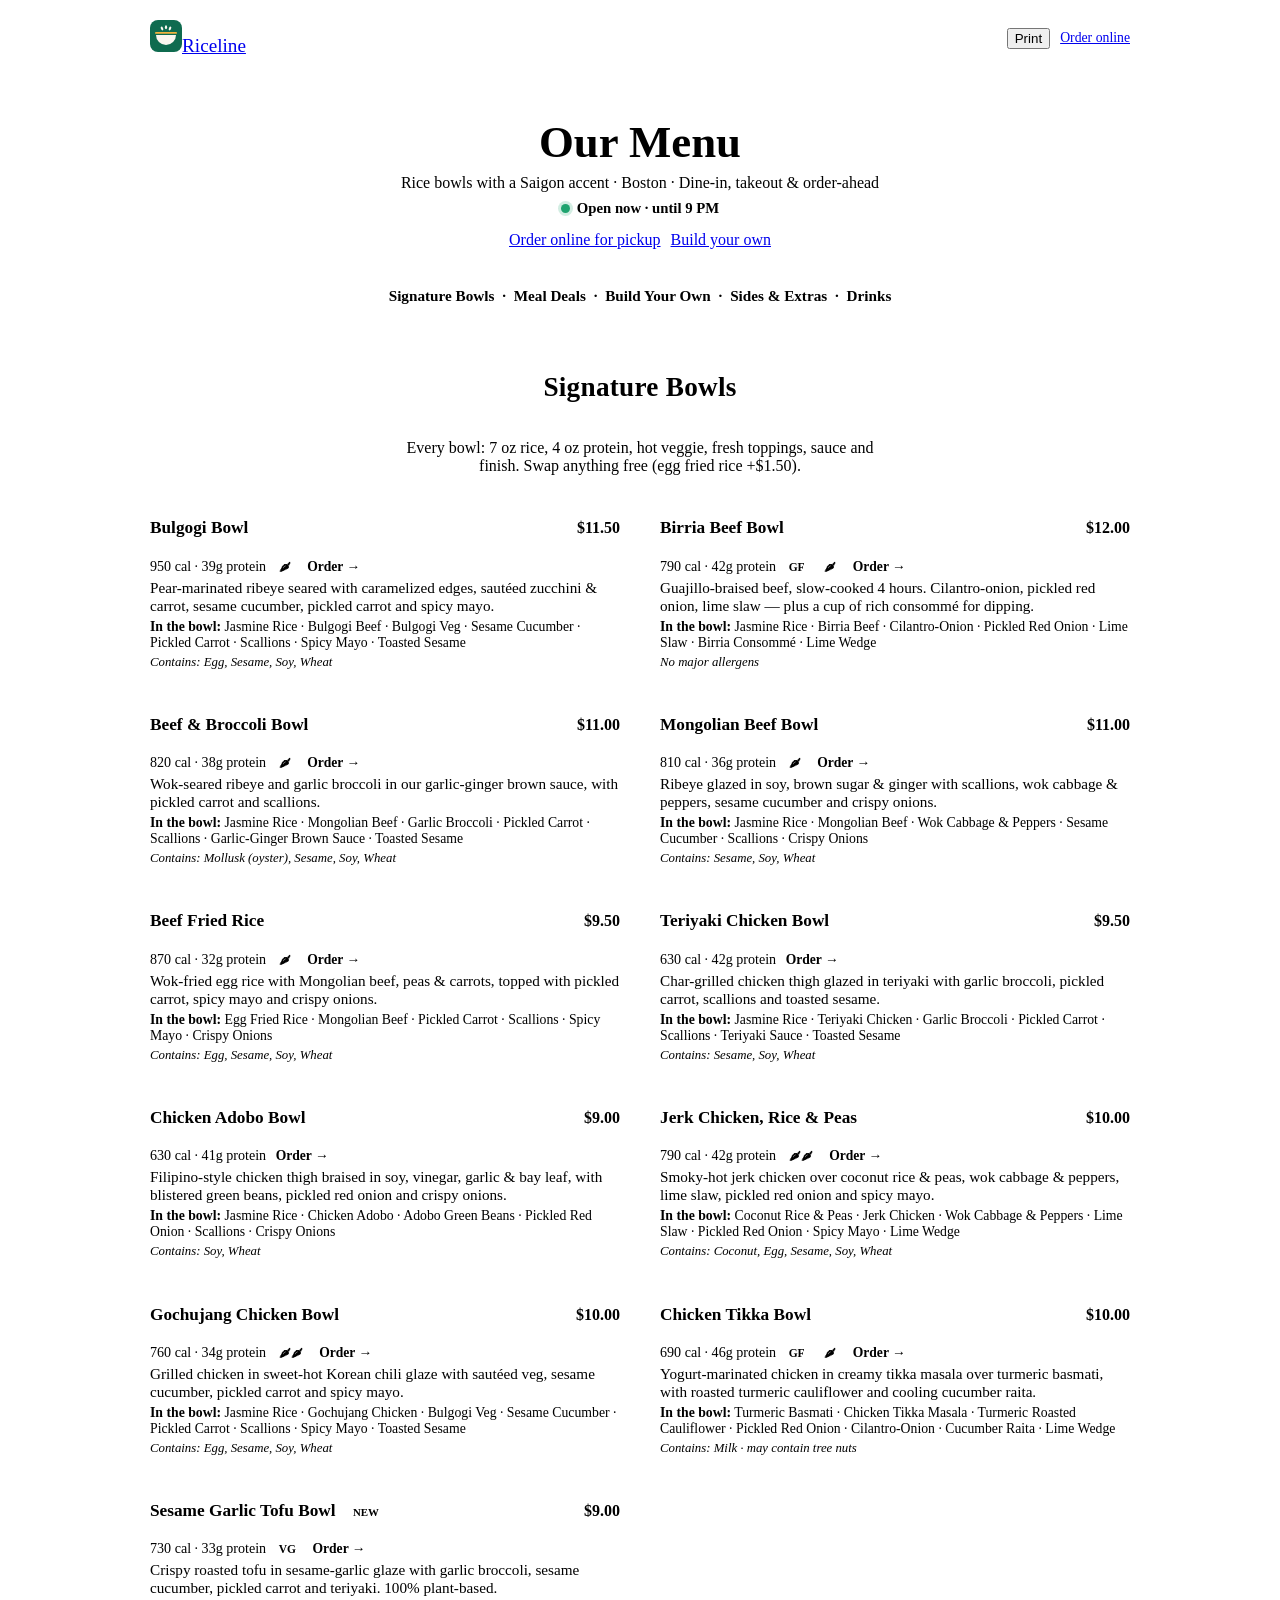
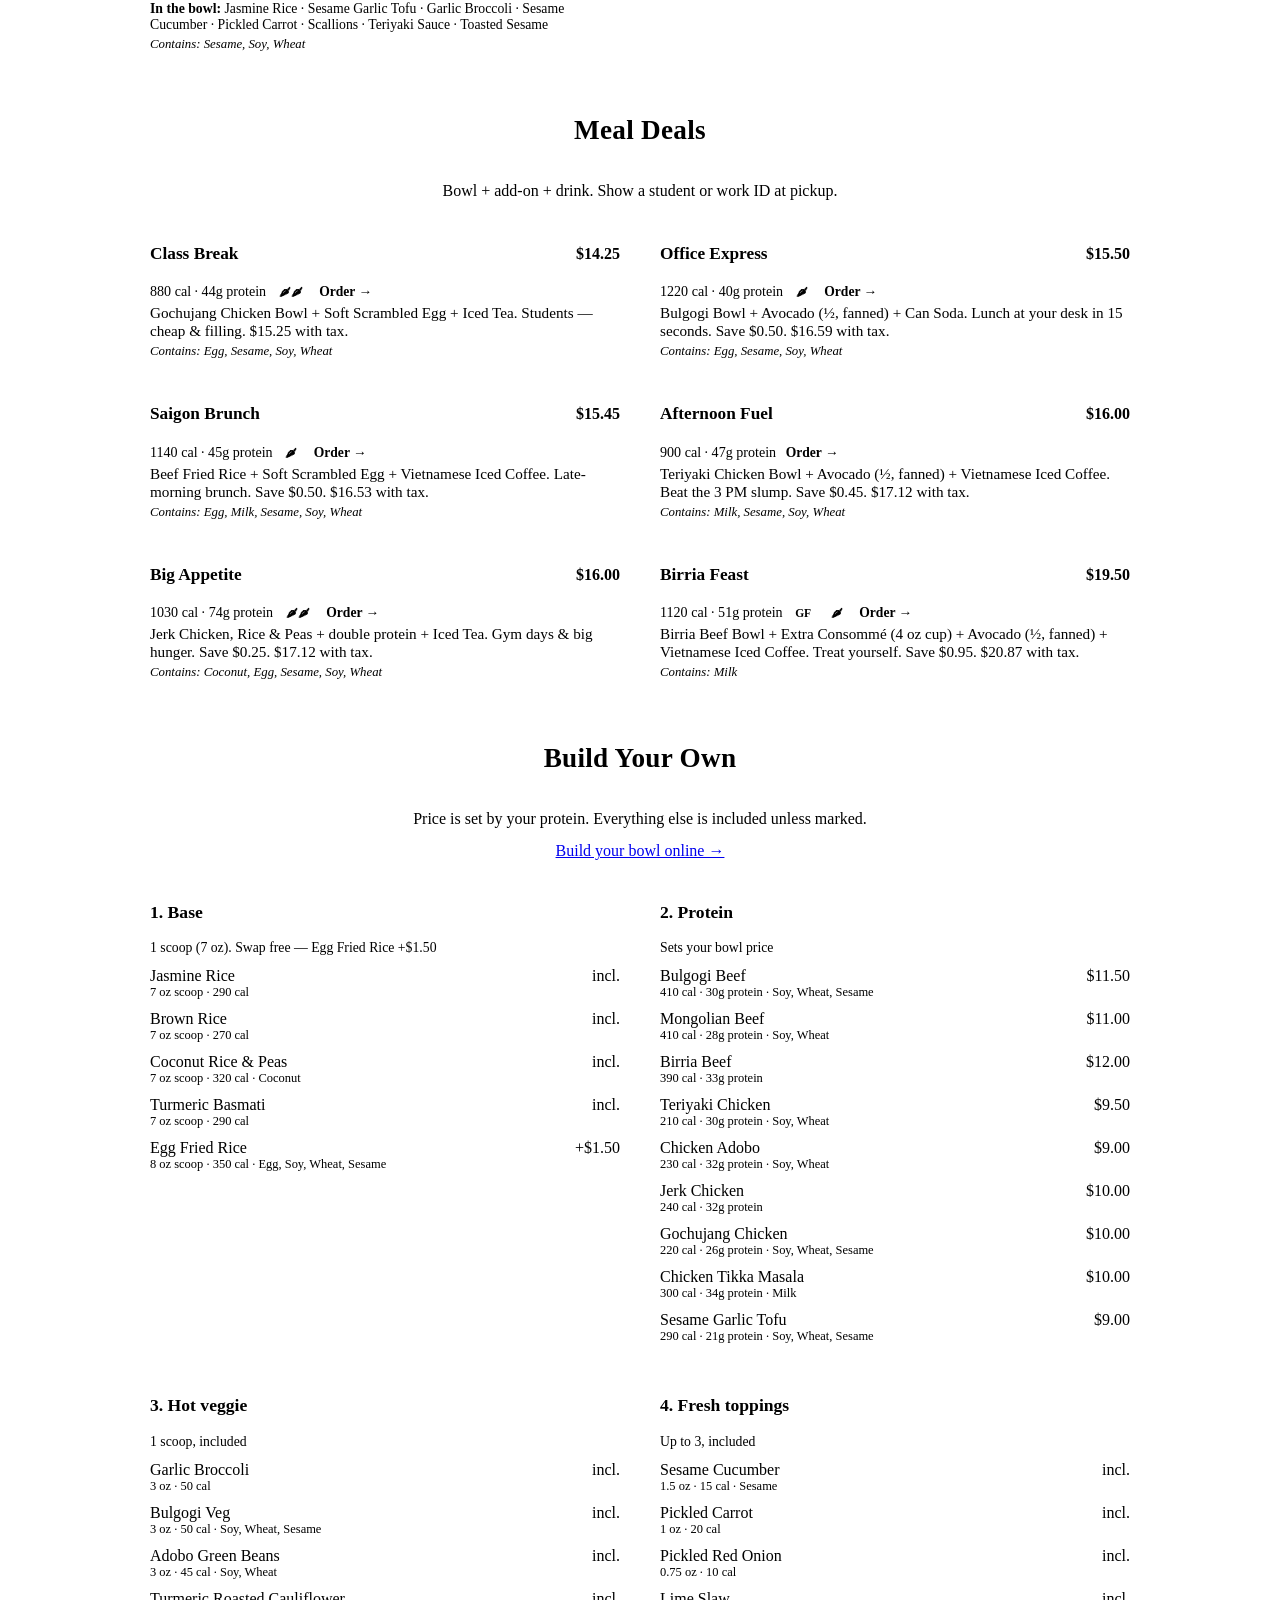
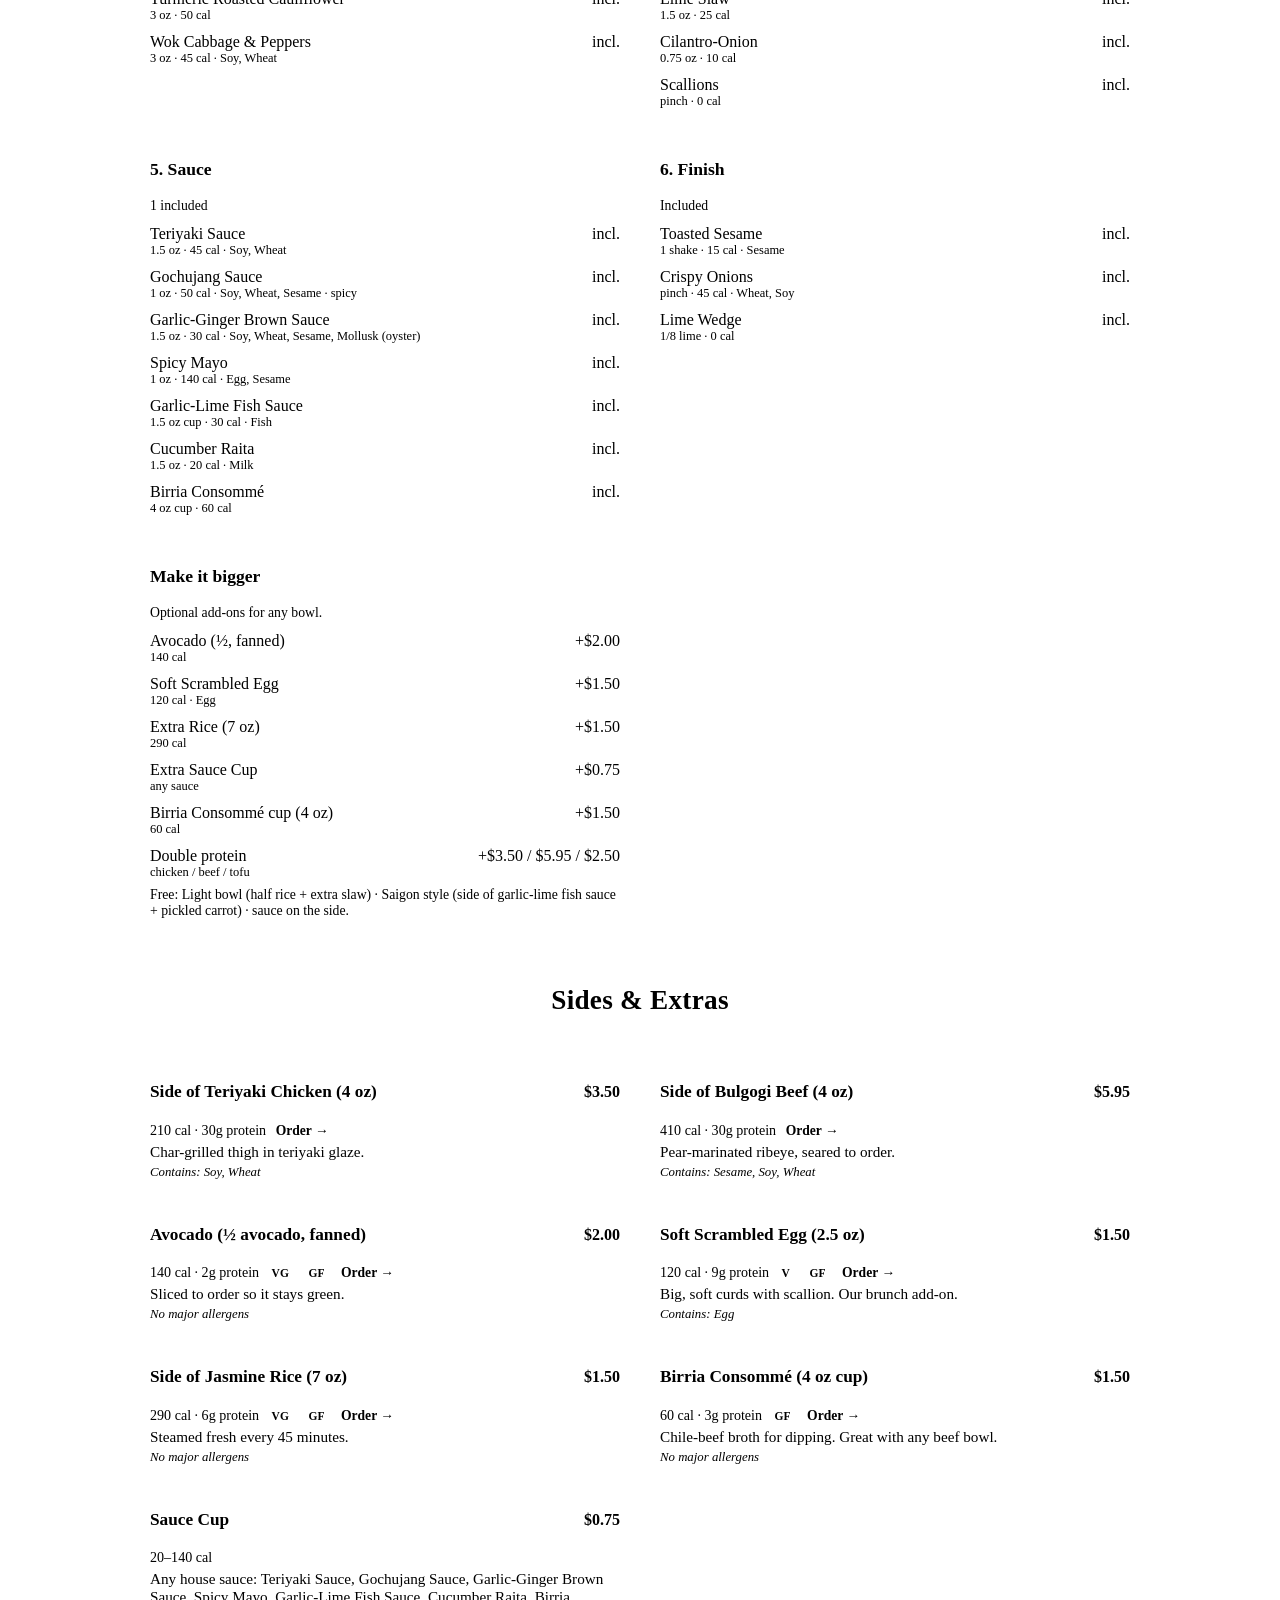
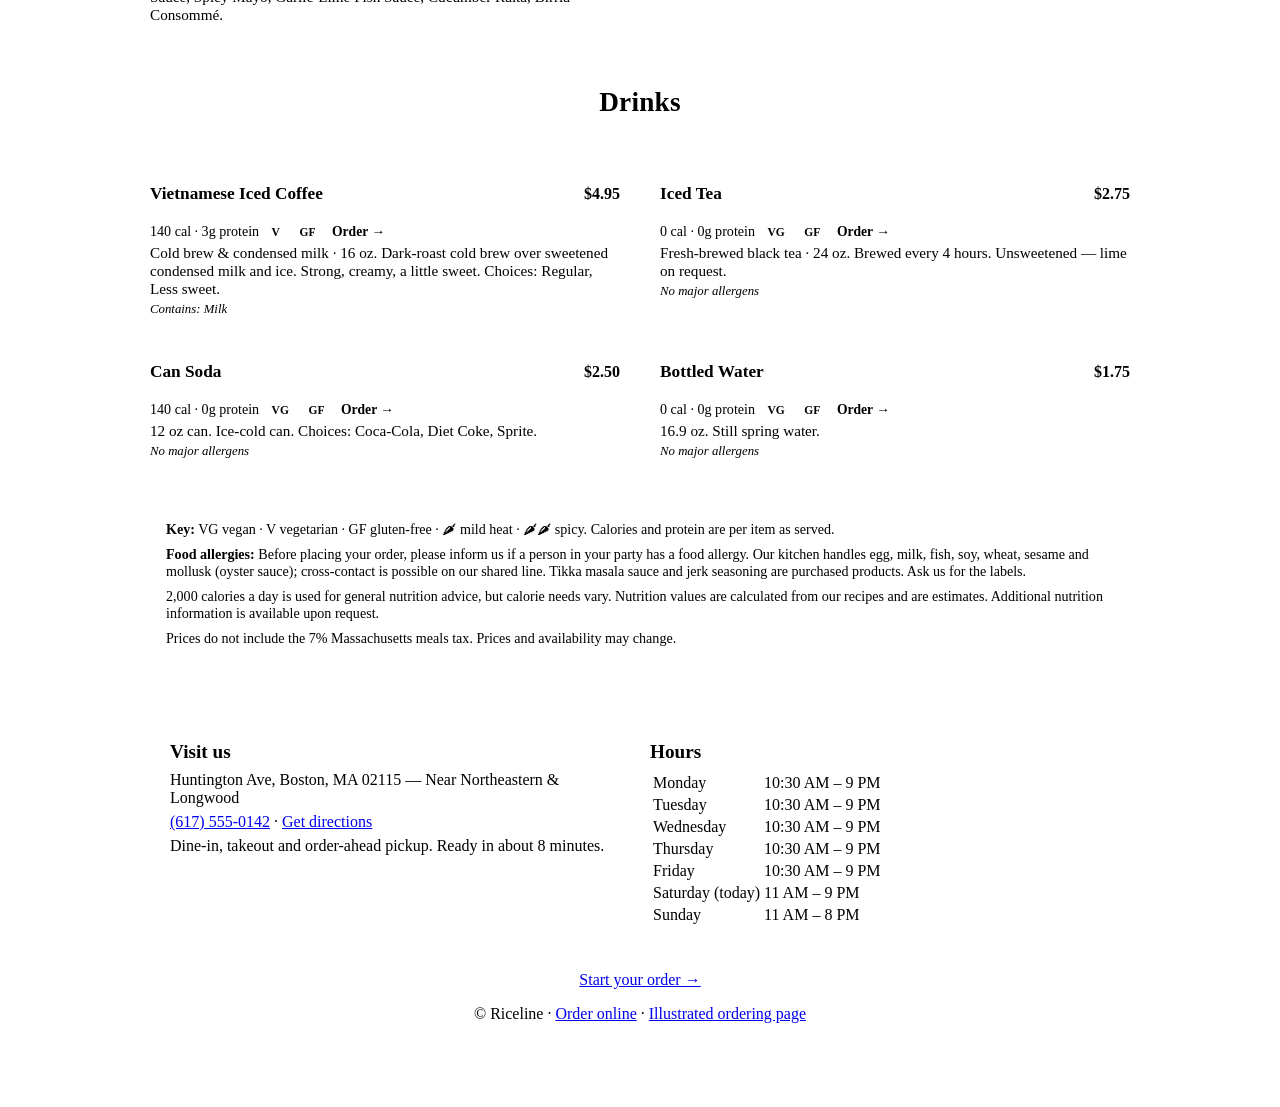
==== index.html @ cf40dab3 "Add files via upload" ====
<!doctype html><html lang="en"><head><meta charset="utf-8"><meta name="viewport" content="width=device-width, initial-scale=1">
<title>Riceline — Rice Bowls in Boston | Menu</title><meta name="description" content="Riceline menu: signature rice bowls, build-your-own, meal deals from $15 with tax, sides and Vietnamese iced coffee — prices, calories and allergens. Order online for pickup in Boston.">
<meta name="theme-color" content="#0f6b4f"><link rel="canonical" href="./">
<meta property="og:type" content="website"><meta property="og:title" content="Riceline — Rice bowls, ready in minutes"><meta property="og:description" content="Signature bowls, build-your-own, Meal Deals and Vietnamese iced coffee. Order ahead for pickup in Boston."><meta property="og:image" content="assets/img/og-image.jpg"><meta name="twitter:card" content="summary_large_image">
<link rel="icon" href="assets/icons/favicon.svg" type="image/svg+xml"><link rel="apple-touch-icon" href="assets/icons/apple-touch-icon.png"><link rel="manifest" href="manifest.webmanifest">
<script type="application/ld+json">{"@context": "https://schema.org", "@type": "Restaurant", "name": "Riceline", "servesCuisine": ["Vietnamese", "Asian", "Rice bowls"], "priceRange": "$", "address": {"@type": "PostalAddress", "streetAddress": "Huntington Ave", "addressLocality": "Boston", "addressRegion": "MA", "postalCode": "02115", "addressCountry": "US"}, "telephone": "+1-617-555-0142", "acceptsReservations": false, "openingHoursSpecification": [{"@type": "OpeningHoursSpecification", "dayOfWeek": ["Monday", "Tuesday", "Wednesday", "Thursday", "Friday"], "opens": "10:30", "closes": "21:00"}, {"@type": "OpeningHoursSpecification", "dayOfWeek": "Saturday", "opens": "11:00", "closes": "21:00"}, {"@type": "OpeningHoursSpecification", "dayOfWeek": "Sunday", "opens": "11:00", "closes": "20:00"}], "hasMenu": {"@type": "Menu", "name": "Riceline Menu", "hasMenuSection": [{"@type": "MenuSection", "name": "Signature Bowls", "hasMenuItem": [{"@type": "MenuItem", "name": "Bulgogi Bowl", "description": "Pear-marinated ribeye seared with caramelized edges, sautéed zucchini & carrot, sesame cucumber, pickled carrot and spicy mayo.", "offers": {"@type": "Offer", "price": "11.50", "priceCurrency": "USD"}, "nutrition": {"@type": "NutritionInformation", "calories": "950 calories"}}, {"@type": "MenuItem", "name": "Birria Beef Bowl", "description": "Guajillo-braised beef, slow-cooked 4 hours. Cilantro-onion, pickled red onion, lime slaw — plus a cup of rich consommé for dipping.", "offers": {"@type": "Offer", "price": "12.00", "priceCurrency": "USD"}, "nutrition": {"@type": "NutritionInformation", "calories": "790 calories"}}, {"@type": "MenuItem", "name": "Beef & Broccoli Bowl", "description": "Wok-seared ribeye and garlic broccoli in our garlic-ginger brown sauce, with pickled carrot and scallions.", "offers": {"@type": "Offer", "price": "11.00", "priceCurrency": "USD"}, "nutrition": {"@type": "NutritionInformation", "calories": "820 calories"}}, {"@type": "MenuItem", "name": "Mongolian Beef Bowl", "description": "Ribeye glazed in soy, brown sugar & ginger with scallions, wok cabbage & peppers, sesame cucumber and crispy onions.", "offers": {"@type": "Offer", "price": "11.00", "priceCurrency": "USD"}, "nutrition": {"@type": "NutritionInformation", "calories": "810 calories"}}, {"@type": "MenuItem", "name": "Beef Fried Rice", "description": "Wok-fried egg rice with Mongolian beef, peas & carrots, topped with pickled carrot, spicy mayo and crispy onions.", "offers": {"@type": "Offer", "price": "9.50", "priceCurrency": "USD"}, "nutrition": {"@type": "NutritionInformation", "calories": "870 calories"}}, {"@type": "MenuItem", "name": "Teriyaki Chicken Bowl", "description": "Char-grilled chicken thigh glazed in teriyaki with garlic broccoli, pickled carrot, scallions and toasted sesame.", "offers": {"@type": "Offer", "price": "9.50", "priceCurrency": "USD"}, "nutrition": {"@type": "NutritionInformation", "calories": "630 calories"}}, {"@type": "MenuItem", "name": "Chicken Adobo Bowl", "description": "Filipino-style chicken thigh braised in soy, vinegar, garlic & bay leaf, with blistered green beans, pickled red onion and crispy onions.", "offers": {"@type": "Offer", "price": "9.00", "priceCurrency": "USD"}, "nutrition": {"@type": "NutritionInformation", "calories": "630 calories"}}, {"@type": "MenuItem", "name": "Jerk Chicken, Rice & Peas", "description": "Smoky-hot jerk chicken over coconut rice & peas, wok cabbage & peppers, lime slaw, pickled red onion and spicy mayo.", "offers": {"@type": "Offer", "price": "10.00", "priceCurrency": "USD"}, "nutrition": {"@type": "NutritionInformation", "calories": "790 calories"}}, {"@type": "MenuItem", "name": "Gochujang Chicken Bowl", "description": "Grilled chicken in sweet-hot Korean chili glaze with sautéed veg, sesame cucumber, pickled carrot and spicy mayo.", "offers": {"@type": "Offer", "price": "10.00", "priceCurrency": "USD"}, "nutrition": {"@type": "NutritionInformation", "calories": "760 calories"}}, {"@type": "MenuItem", "name": "Chicken Tikka Bowl", "description": "Yogurt-marinated chicken in creamy tikka masala over turmeric basmati, with roasted turmeric cauliflower and cooling cucumber raita.", "offers": {"@type": "Offer", "price": "10.00", "priceCurrency": "USD"}, "nutrition": {"@type": "NutritionInformation", "calories": "690 calories"}}, {"@type": "MenuItem", "name": "Sesame Garlic Tofu Bowl", "description": "Crispy roasted tofu in sesame-garlic glaze with garlic broccoli, sesame cucumber, pickled carrot and teriyaki. 100% plant-based.", "offers": {"@type": "Offer", "price": "9.00", "priceCurrency": "USD"}, "nutrition": {"@type": "NutritionInformation", "calories": "730 calories"}}]}, {"@type": "MenuSection", "name": "Meal Deals", "hasMenuItem": [{"@type": "MenuItem", "name": "Class Break", "offers": {"@type": "Offer", "price": "14.25", "priceCurrency": "USD"}}, {"@type": "MenuItem", "name": "Office Express", "offers": {"@type": "Offer", "price": "15.50", "priceCurrency": "USD"}}, {"@type": "MenuItem", "name": "Saigon Brunch", "offers": {"@type": "Offer", "price": "15.45", "priceCurrency": "USD"}}, {"@type": "MenuItem", "name": "Afternoon Fuel", "offers": {"@type": "Offer", "price": "16.00", "priceCurrency": "USD"}}, {"@type": "MenuItem", "name": "Big Appetite", "offers": {"@type": "Offer", "price": "16.00", "priceCurrency": "USD"}}, {"@type": "MenuItem", "name": "Birria Feast", "offers": {"@type": "Offer", "price": "19.50", "priceCurrency": "USD"}}]}, {"@type": "MenuSection", "name": "Drinks", "hasMenuItem": [{"@type": "MenuItem", "name": "Vietnamese Iced Coffee", "offers": {"@type": "Offer", "price": "4.95", "priceCurrency": "USD"}}, {"@type": "MenuItem", "name": "Iced Tea", "offers": {"@type": "Offer", "price": "2.75", "priceCurrency": "USD"}}, {"@type": "MenuItem", "name": "Can Soda", "offers": {"@type": "Offer", "price": "2.50", "priceCurrency": "USD"}}, {"@type": "MenuItem", "name": "Bottled Water", "offers": {"@type": "Offer", "price": "1.75", "priceCurrency": "USD"}}]}]}}</script>
<link rel="preconnect" href="https://fonts.googleapis.com"><link rel="preconnect" href="https://fonts.gstatic.com" crossorigin>
<link href="https://fonts.googleapis.com/css2?family=Be+Vietnam+Pro:wght@400;500;600;700;800&display=swap" rel="stylesheet">
<link rel="stylesheet" href="assets/css/styles.css">
<style>
html { scroll-padding-top: 0; }
.tm { max-width: 980px; margin: 0 auto; padding: 24px 16px 60px; }
.tm-head { text-align: center; padding: 18px 0 10px; border-bottom: 3px double var(--line); margin-bottom: 8px; }
.tm-head .brand { justify-content: center; font-size: 1.8rem; }
.tm-head .brand svg { width: 44px; height: 44px; }
.tm-head p { color: var(--muted); margin: 6px 0 0; }
.tm-nav { position: sticky; top: 0; z-index: 5; background: var(--bg); text-align: center; padding: 10px 0; border-bottom: 1px solid var(--line); font-weight: 700; font-size: .95rem; }
.tm-nav a { text-decoration: none; color: var(--ink); padding: 6px 4px; display: inline-block; }
.tm-nav a:hover { color: var(--jade-text); }
.tm-actions { display: flex; gap: 10px; justify-content: center; flex-wrap: wrap; margin: 14px 0 4px; }
.msec { padding-top: 28px; scroll-margin-top: 54px; }
.msec h2 { font-size: 1.7rem; font-weight: 800; text-align: center; letter-spacing: .01em; }
.msec h2::after { content: ""; display: block; width: 56px; height: 4px; border-radius: 2px; background: var(--turmeric); margin: 10px auto 0; }
.msec .sub { text-align: center; color: var(--muted); margin: 10px auto 6px; max-width: 60ch; }
.items { list-style: none; margin: 14px 0 0; padding: 0; display: grid; gap: 4px 40px; }
@media (min-width: 820px) { .items { grid-template-columns: 1fr 1fr; } }
.it { padding: 12px 0; border-bottom: 1px dashed var(--line); break-inside: avoid; }
.row { display: flex; align-items: baseline; gap: 8px; }
.row h3 { font-size: 1.08rem; font-weight: 700; }
.dots { flex: 1; border-bottom: 2px dotted color-mix(in srgb, var(--muted) 45%, transparent); transform: translateY(-4px); min-width: 16px; }
.pr { font-weight: 800; }
.meta { margin: 2px 0 0; color: var(--muted); font-size: .88rem; }
.ds { margin: 4px 0 0; font-size: .95rem; }
.in { margin: 4px 0 0; font-size: .86rem; color: var(--muted); }
.al { margin: 4px 0 0; font-size: .8rem; color: var(--muted); font-style: italic; }
.tg abbr { text-decoration: none; font-size: .72rem; font-weight: 800; border: 1px solid var(--line); border-radius: 999px; padding: 1px 7px; margin-left: 2px; color: var(--jade-text); font-style: normal; }
.tg abbr.hot { color: var(--chili); }
.new { font-size: .68rem; font-weight: 800; text-transform: uppercase; background: var(--jade-soft); color: var(--jade-text); padding: 2px 7px; border-radius: 6px; vertical-align: middle; margin-left: 6px; }
.byo { display: grid; gap: 8px 40px; margin-top: 14px; }
@media (min-width: 820px) { .byo { grid-template-columns: 1fr 1fr; } }
.step { break-inside: avoid; padding: 10px 0; }
.step h3 { font-size: 1.1rem; font-weight: 800; }
.step .hint { color: var(--muted); font-size: .86rem; margin: 2px 0 6px; }
.olist { list-style: none; margin: 0; padding: 0; }
.olist li { display: grid; grid-template-columns: auto 1fr auto; gap: 0 8px; align-items: baseline; padding: 5px 0; }
.olist li small { grid-column: 1 / -1; color: var(--muted); font-size: .78rem; }
.legend { margin: 34px 0 0; padding: 16px; border-radius: 14px; background: var(--surface); border: 1px solid var(--line); font-size: .88rem; color: var(--muted); }
.legend p { margin: 0 0 8px; }
@media print {
  .tm-nav, .tm-actions, .noprint { display: none !important; }
  body { background: #fff; font-size: 11pt; } .msec { padding-top: 14px; } .it { padding: 6px 0; }
  .items, .byo { grid-template-columns: 1fr 1fr; } a { color: inherit; text-decoration: none; }
}
.tm-top { position: sticky; top: 0; z-index: 10; background: color-mix(in srgb, var(--bg) 94%, transparent); backdrop-filter: blur(8px); border-bottom: 1px solid var(--line); }
.tm-top .in { max-width: 980px; margin: 0 auto; padding: 0 16px; height: 60px; display: flex; align-items: center; gap: 10px; }
.tm-top .brand { font-size: 1.2rem; } .tm-top .brand svg { width: 32px; height: 32px; }
.tm-top .sp { flex: 1; }
.tm-nav { top: 60px !important; }
.msec { scroll-margin-top: 112px !important; }
.tm-head h1 { font-size: clamp(1.9rem, 6vw, 2.8rem); font-weight: 800; margin: 6px 0 4px; }
.tm-head .open { display: inline-flex; align-items: center; gap: 7px; font-weight: 700; font-size: .92rem; margin-top: 8px; }
.tm-head .open i { width: 9px; height: 9px; border-radius: 50%; background: #9a948b; }
.tm-head .open.on i { background: #1fa36f; box-shadow: 0 0 0 3px rgba(31,163,111,.2); } .tm-head .open.off i { background: var(--chili); }
.row h3 a { color: inherit; text-decoration: none; } .row h3 a:hover { color: var(--jade-text); text-decoration: underline; }
.ord { margin-left: 6px; font-weight: 700; font-size: .85rem; color: var(--jade-text); text-decoration: none; white-space: nowrap; }
.ord:hover { text-decoration: underline; }
.byo-cta { grid-column: 1 / -1; text-align: center; margin: 0 0 6px; }
.visit { margin-top: 34px; display: grid; gap: 20px; padding: 20px; border-radius: 14px; background: var(--surface); border: 1px solid var(--line); }
@media (min-width: 820px) { .visit { grid-template-columns: 1fr 1fr; } }
.visit h2 { font-size: 1.2rem; margin-bottom: 8px; } .visit p { margin: 0 0 6px; }
.fab { position: fixed; left: 12px; right: 12px; bottom: calc(12px + env(safe-area-inset-bottom)); z-index: 20; display: none; }
.fab .btn { width: 100%; min-height: 56px; box-shadow: var(--shadow-2); font-size: 1.05rem; justify-content: space-between; padding: 0 22px; }
@media (max-width: 899px) { .fab { display: block; } .tm { padding-bottom: 100px; } .tm-top .hide-sm { display: none; } }
@media print { .tm-top, .fab { display: none !important; } }
</style></head><body>
<div class="tm-top"><div class="in"><a class="brand" href="./" aria-label="Riceline home"><svg viewBox="0 0 64 64" aria-hidden="true"><rect width="64" height="64" rx="16" fill="#0f6b4f"/><path d="M12 30h40a20 20 0 0 1-40 0z" fill="#fbf7f0"/><rect x="10" y="24" width="44" height="3.5" rx="1.75" fill="#f2b33d"/><ellipse cx="24" cy="17" rx="2.2" ry="4" transform="rotate(-25 24 17)" fill="#fbf7f0"/><ellipse cx="32" cy="14.5" rx="2.2" ry="4" fill="#fbf7f0"/><ellipse cx="40" cy="17" rx="2.2" ry="4" transform="rotate(25 40 17)" fill="#fbf7f0"/></svg><span>Riceline</span></a><span class="sp"></span>
<button class="btn btn-ghost btn-sm hide-sm noprint" type="button" onclick="window.print()">Print</button><a class="btn btn-primary btn-sm" href="order.html">Order online</a></div></div>
<main class="tm">
<header class="tm-head">
<h1>Our Menu</h1>
<p>Rice bowls with a Saigon accent · Boston · Dine-in, takeout & order-ahead</p>
<p class="open" id="openNow" hidden><i></i><span></span></p>
<div class="tm-actions"><a class="btn btn-primary" href="order.html">Order online for pickup</a><a class="btn btn-ghost" href="order.html#byo">Build your own</a></div>
</header>
<nav class="tm-nav" aria-label="Menu sections"><a href="#bowls">Signature Bowls</a> · <a href="#deals">Meal Deals</a> · <a href="#byo">Build Your Own</a> · <a href="#sides">Sides &amp; Extras</a> · <a href="#drinks">Drinks</a></nav>
<section id="bowls" class="msec"><h2>Signature Bowls</h2><p class=sub>Every bowl: 7 oz rice, 4 oz protein, hot veggie, fresh toppings, sauce and finish. Swap anything free (egg fried rice +$1.50).</p><ul class=items><li class="it"><div class="row"><h3><a href="order.html#item=bulgogi-bowl">Bulgogi Bowl</a></h3><span class="dots" aria-hidden="true"></span><span class="pr">$11.50</span></div>
<p class="meta">950 cal · 39g protein <span class="tg"><abbr title="Spicy" class="hot">🌶</abbr></span> <a class="ord noprint" href="order.html#item=bulgogi-bowl" aria-label="Order Bulgogi Bowl">Order →</a></p><p class="ds">Pear-marinated ribeye seared with caramelized edges, sautéed zucchini &amp; carrot, sesame cucumber, pickled carrot and spicy mayo.</p><p class="in"><b>In the bowl:</b> Jasmine Rice · Bulgogi Beef · Bulgogi Veg · Sesame Cucumber · Pickled Carrot · Scallions · Spicy Mayo · Toasted Sesame</p><p class="al">Contains: Egg, Sesame, Soy, Wheat</p></li><li class="it"><div class="row"><h3><a href="order.html#item=birria-bowl">Birria Beef Bowl</a></h3><span class="dots" aria-hidden="true"></span><span class="pr">$12.00</span></div>
<p class="meta">790 cal · 42g protein <span class="tg"><abbr title="Gluten-free">GF</abbr></span> <span class="tg"><abbr title="Spicy" class="hot">🌶</abbr></span> <a class="ord noprint" href="order.html#item=birria-bowl" aria-label="Order Birria Beef Bowl">Order →</a></p><p class="ds">Guajillo-braised beef, slow-cooked 4 hours. Cilantro-onion, pickled red onion, lime slaw — plus a cup of rich consommé for dipping.</p><p class="in"><b>In the bowl:</b> Jasmine Rice · Birria Beef · Cilantro-Onion · Pickled Red Onion · Lime Slaw · Birria Consommé · Lime Wedge</p><p class="al">No major allergens</p></li><li class="it"><div class="row"><h3><a href="order.html#item=beef-broccoli-bowl">Beef &amp; Broccoli Bowl</a></h3><span class="dots" aria-hidden="true"></span><span class="pr">$11.00</span></div>
<p class="meta">820 cal · 38g protein <span class="tg"><abbr title="Spicy" class="hot">🌶</abbr></span> <a class="ord noprint" href="order.html#item=beef-broccoli-bowl" aria-label="Order Beef &amp; Broccoli Bowl">Order →</a></p><p class="ds">Wok-seared ribeye and garlic broccoli in our garlic-ginger brown sauce, with pickled carrot and scallions.</p><p class="in"><b>In the bowl:</b> Jasmine Rice · Mongolian Beef · Garlic Broccoli · Pickled Carrot · Scallions · Garlic-Ginger Brown Sauce · Toasted Sesame</p><p class="al">Contains: Mollusk (oyster), Sesame, Soy, Wheat</p></li><li class="it"><div class="row"><h3><a href="order.html#item=mongolian-bowl">Mongolian Beef Bowl</a></h3><span class="dots" aria-hidden="true"></span><span class="pr">$11.00</span></div>
<p class="meta">810 cal · 36g protein <span class="tg"><abbr title="Spicy" class="hot">🌶</abbr></span> <a class="ord noprint" href="order.html#item=mongolian-bowl" aria-label="Order Mongolian Beef Bowl">Order →</a></p><p class="ds">Ribeye glazed in soy, brown sugar &amp; ginger with scallions, wok cabbage &amp; peppers, sesame cucumber and crispy onions.</p><p class="in"><b>In the bowl:</b> Jasmine Rice · Mongolian Beef · Wok Cabbage &amp; Peppers · Sesame Cucumber · Scallions · Crispy Onions</p><p class="al">Contains: Sesame, Soy, Wheat</p></li><li class="it"><div class="row"><h3><a href="order.html#item=beef-fried-rice">Beef Fried Rice</a></h3><span class="dots" aria-hidden="true"></span><span class="pr">$9.50</span></div>
<p class="meta">870 cal · 32g protein <span class="tg"><abbr title="Spicy" class="hot">🌶</abbr></span> <a class="ord noprint" href="order.html#item=beef-fried-rice" aria-label="Order Beef Fried Rice">Order →</a></p><p class="ds">Wok-fried egg rice with Mongolian beef, peas &amp; carrots, topped with pickled carrot, spicy mayo and crispy onions.</p><p class="in"><b>In the bowl:</b> Egg Fried Rice · Mongolian Beef · Pickled Carrot · Scallions · Spicy Mayo · Crispy Onions</p><p class="al">Contains: Egg, Sesame, Soy, Wheat</p></li><li class="it"><div class="row"><h3><a href="order.html#item=teriyaki-bowl">Teriyaki Chicken Bowl</a></h3><span class="dots" aria-hidden="true"></span><span class="pr">$9.50</span></div>
<p class="meta">630 cal · 42g protein  <a class="ord noprint" href="order.html#item=teriyaki-bowl" aria-label="Order Teriyaki Chicken Bowl">Order →</a></p><p class="ds">Char-grilled chicken thigh glazed in teriyaki with garlic broccoli, pickled carrot, scallions and toasted sesame.</p><p class="in"><b>In the bowl:</b> Jasmine Rice · Teriyaki Chicken · Garlic Broccoli · Pickled Carrot · Scallions · Teriyaki Sauce · Toasted Sesame</p><p class="al">Contains: Sesame, Soy, Wheat</p></li><li class="it"><div class="row"><h3><a href="order.html#item=adobo-bowl">Chicken Adobo Bowl</a></h3><span class="dots" aria-hidden="true"></span><span class="pr">$9.00</span></div>
<p class="meta">630 cal · 41g protein  <a class="ord noprint" href="order.html#item=adobo-bowl" aria-label="Order Chicken Adobo Bowl">Order →</a></p><p class="ds">Filipino-style chicken thigh braised in soy, vinegar, garlic &amp; bay leaf, with blistered green beans, pickled red onion and crispy onions.</p><p class="in"><b>In the bowl:</b> Jasmine Rice · Chicken Adobo · Adobo Green Beans · Pickled Red Onion · Scallions · Crispy Onions</p><p class="al">Contains: Soy, Wheat</p></li><li class="it"><div class="row"><h3><a href="order.html#item=jerk-bowl">Jerk Chicken, Rice &amp; Peas</a></h3><span class="dots" aria-hidden="true"></span><span class="pr">$10.00</span></div>
<p class="meta">790 cal · 42g protein <span class="tg"><abbr title="Spicy" class="hot">🌶🌶</abbr></span> <a class="ord noprint" href="order.html#item=jerk-bowl" aria-label="Order Jerk Chicken, Rice &amp; Peas">Order →</a></p><p class="ds">Smoky-hot jerk chicken over coconut rice &amp; peas, wok cabbage &amp; peppers, lime slaw, pickled red onion and spicy mayo.</p><p class="in"><b>In the bowl:</b> Coconut Rice &amp; Peas · Jerk Chicken · Wok Cabbage &amp; Peppers · Lime Slaw · Pickled Red Onion · Spicy Mayo · Lime Wedge</p><p class="al">Contains: Coconut, Egg, Sesame, Soy, Wheat</p></li><li class="it"><div class="row"><h3><a href="order.html#item=gochujang-bowl">Gochujang Chicken Bowl</a></h3><span class="dots" aria-hidden="true"></span><span class="pr">$10.00</span></div>
<p class="meta">760 cal · 34g protein <span class="tg"><abbr title="Spicy" class="hot">🌶🌶</abbr></span> <a class="ord noprint" href="order.html#item=gochujang-bowl" aria-label="Order Gochujang Chicken Bowl">Order →</a></p><p class="ds">Grilled chicken in sweet-hot Korean chili glaze with sautéed veg, sesame cucumber, pickled carrot and spicy mayo.</p><p class="in"><b>In the bowl:</b> Jasmine Rice · Gochujang Chicken · Bulgogi Veg · Sesame Cucumber · Pickled Carrot · Scallions · Spicy Mayo · Toasted Sesame</p><p class="al">Contains: Egg, Sesame, Soy, Wheat</p></li><li class="it"><div class="row"><h3><a href="order.html#item=tikka-bowl">Chicken Tikka Bowl</a></h3><span class="dots" aria-hidden="true"></span><span class="pr">$10.00</span></div>
<p class="meta">690 cal · 46g protein <span class="tg"><abbr title="Gluten-free">GF</abbr></span> <span class="tg"><abbr title="Spicy" class="hot">🌶</abbr></span> <a class="ord noprint" href="order.html#item=tikka-bowl" aria-label="Order Chicken Tikka Bowl">Order →</a></p><p class="ds">Yogurt-marinated chicken in creamy tikka masala over turmeric basmati, with roasted turmeric cauliflower and cooling cucumber raita.</p><p class="in"><b>In the bowl:</b> Turmeric Basmati · Chicken Tikka Masala · Turmeric Roasted Cauliflower · Pickled Red Onion · Cilantro-Onion · Cucumber Raita · Lime Wedge</p><p class="al">Contains: Milk · may contain tree nuts</p></li><li class="it"><div class="row"><h3><a href="order.html#item=tofu-bowl">Sesame Garlic Tofu Bowl</a> <span class="new">New</span></h3><span class="dots" aria-hidden="true"></span><span class="pr">$9.00</span></div>
<p class="meta">730 cal · 33g protein <span class="tg"><abbr title="Vegan">VG</abbr></span> <a class="ord noprint" href="order.html#item=tofu-bowl" aria-label="Order Sesame Garlic Tofu Bowl">Order →</a></p><p class="ds">Crispy roasted tofu in sesame-garlic glaze with garlic broccoli, sesame cucumber, pickled carrot and teriyaki. 100% plant-based.</p><p class="in"><b>In the bowl:</b> Jasmine Rice · Sesame Garlic Tofu · Garlic Broccoli · Sesame Cucumber · Pickled Carrot · Scallions · Teriyaki Sauce · Toasted Sesame</p><p class="al">Contains: Sesame, Soy, Wheat</p></li></ul></section><section id="deals" class="msec"><h2>Meal Deals</h2><p class=sub>Bowl + add-on + drink. Show a student or work ID at pickup.</p><ul class=items><li class="it"><div class="row"><h3><a href="order.html#item=class-break">Class Break</a></h3><span class="dots" aria-hidden="true"></span><span class="pr">$14.25</span></div>
<p class="meta">880 cal · 44g protein <span class="tg"><abbr title="Spicy" class="hot">🌶🌶</abbr></span> <a class="ord noprint" href="order.html#item=class-break" aria-label="Order Class Break">Order →</a></p><p class="ds">Gochujang Chicken Bowl + Soft Scrambled Egg + Iced Tea. Students — cheap &amp; filling. $15.25 with tax.</p><p class="al">Contains: Egg, Sesame, Soy, Wheat</p></li><li class="it"><div class="row"><h3><a href="order.html#item=office-express">Office Express</a></h3><span class="dots" aria-hidden="true"></span><span class="pr">$15.50</span></div>
<p class="meta">1220 cal · 40g protein <span class="tg"><abbr title="Spicy" class="hot">🌶</abbr></span> <a class="ord noprint" href="order.html#item=office-express" aria-label="Order Office Express">Order →</a></p><p class="ds">Bulgogi Bowl + Avocado (½, fanned) + Can Soda. Lunch at your desk in 15 seconds. Save $0.50. $16.59 with tax.</p><p class="al">Contains: Egg, Sesame, Soy, Wheat</p></li><li class="it"><div class="row"><h3><a href="order.html#item=saigon-brunch">Saigon Brunch</a></h3><span class="dots" aria-hidden="true"></span><span class="pr">$15.45</span></div>
<p class="meta">1140 cal · 45g protein <span class="tg"><abbr title="Spicy" class="hot">🌶</abbr></span> <a class="ord noprint" href="order.html#item=saigon-brunch" aria-label="Order Saigon Brunch">Order →</a></p><p class="ds">Beef Fried Rice + Soft Scrambled Egg + Vietnamese Iced Coffee. Late-morning brunch. Save $0.50. $16.53 with tax.</p><p class="al">Contains: Egg, Milk, Sesame, Soy, Wheat</p></li><li class="it"><div class="row"><h3><a href="order.html#item=afternoon-fuel">Afternoon Fuel</a></h3><span class="dots" aria-hidden="true"></span><span class="pr">$16.00</span></div>
<p class="meta">900 cal · 47g protein  <a class="ord noprint" href="order.html#item=afternoon-fuel" aria-label="Order Afternoon Fuel">Order →</a></p><p class="ds">Teriyaki Chicken Bowl + Avocado (½, fanned) + Vietnamese Iced Coffee. Beat the 3 PM slump. Save $0.45. $17.12 with tax.</p><p class="al">Contains: Milk, Sesame, Soy, Wheat</p></li><li class="it"><div class="row"><h3><a href="order.html#item=big-appetite">Big Appetite</a></h3><span class="dots" aria-hidden="true"></span><span class="pr">$16.00</span></div>
<p class="meta">1030 cal · 74g protein <span class="tg"><abbr title="Spicy" class="hot">🌶🌶</abbr></span> <a class="ord noprint" href="order.html#item=big-appetite" aria-label="Order Big Appetite">Order →</a></p><p class="ds">Jerk Chicken, Rice &amp; Peas + double protein + Iced Tea. Gym days &amp; big hunger. Save $0.25. $17.12 with tax.</p><p class="al">Contains: Coconut, Egg, Sesame, Soy, Wheat</p></li><li class="it"><div class="row"><h3><a href="order.html#item=birria-feast">Birria Feast</a></h3><span class="dots" aria-hidden="true"></span><span class="pr">$19.50</span></div>
<p class="meta">1120 cal · 51g protein <span class="tg"><abbr title="Gluten-free">GF</abbr></span> <span class="tg"><abbr title="Spicy" class="hot">🌶</abbr></span> <a class="ord noprint" href="order.html#item=birria-feast" aria-label="Order Birria Feast">Order →</a></p><p class="ds">Birria Beef Bowl + Extra Consommé (4 oz cup) + Avocado (½, fanned) + Vietnamese Iced Coffee. Treat yourself. Save $0.95. $20.87 with tax.</p><p class="al">Contains: Milk</p></li></ul></section><section id="byo" class="msec"><h2>Build Your Own</h2><p class=sub>Price is set by your protein. Everything else is included unless marked.</p><div class=byo><p class="byo-cta noprint"><a class="btn btn-primary" href="order.html#byo">Build your bowl online →</a></p><div class="step"><h3>1. Base</h3><p class="hint">1 scoop (7 oz). Swap free — Egg Fried Rice +$1.50</p><ul class="olist"><li><span>Jasmine Rice</span><span class="dots"></span><span>incl.</span><small>7 oz scoop · 290 cal</small></li><li><span>Brown Rice</span><span class="dots"></span><span>incl.</span><small>7 oz scoop · 270 cal</small></li><li><span>Coconut Rice &amp; Peas</span><span class="dots"></span><span>incl.</span><small>7 oz scoop · 320 cal · Coconut</small></li><li><span>Turmeric Basmati</span><span class="dots"></span><span>incl.</span><small>7 oz scoop · 290 cal</small></li><li><span>Egg Fried Rice</span><span class="dots"></span><span>+$1.50</span><small>8 oz scoop · 350 cal · Egg, Soy, Wheat, Sesame</small></li></ul></div><div class="step"><h3>2. Protein</h3><p class="hint">Sets your bowl price</p><ul class="olist"><li><span>Bulgogi Beef</span><span class="dots"></span><span>$11.50</span><small>410 cal · 30g protein · Soy, Wheat, Sesame</small></li><li><span>Mongolian Beef</span><span class="dots"></span><span>$11.00</span><small>410 cal · 28g protein · Soy, Wheat</small></li><li><span>Birria Beef</span><span class="dots"></span><span>$12.00</span><small>390 cal · 33g protein</small></li><li><span>Teriyaki Chicken</span><span class="dots"></span><span>$9.50</span><small>210 cal · 30g protein · Soy, Wheat</small></li><li><span>Chicken Adobo</span><span class="dots"></span><span>$9.00</span><small>230 cal · 32g protein · Soy, Wheat</small></li><li><span>Jerk Chicken</span><span class="dots"></span><span>$10.00</span><small>240 cal · 32g protein</small></li><li><span>Gochujang Chicken</span><span class="dots"></span><span>$10.00</span><small>220 cal · 26g protein · Soy, Wheat, Sesame</small></li><li><span>Chicken Tikka Masala</span><span class="dots"></span><span>$10.00</span><small>300 cal · 34g protein · Milk</small></li><li><span>Sesame Garlic Tofu</span><span class="dots"></span><span>$9.00</span><small>290 cal · 21g protein · Soy, Wheat, Sesame</small></li></ul></div><div class="step"><h3>3. Hot veggie</h3><p class="hint">1 scoop, included</p><ul class="olist"><li><span>Garlic Broccoli</span><span class="dots"></span><span>incl.</span><small>3 oz · 50 cal</small></li><li><span>Bulgogi Veg</span><span class="dots"></span><span>incl.</span><small>3 oz · 50 cal · Soy, Wheat, Sesame</small></li><li><span>Adobo Green Beans</span><span class="dots"></span><span>incl.</span><small>3 oz · 45 cal · Soy, Wheat</small></li><li><span>Turmeric Roasted Cauliflower</span><span class="dots"></span><span>incl.</span><small>3 oz · 50 cal</small></li><li><span>Wok Cabbage &amp; Peppers</span><span class="dots"></span><span>incl.</span><small>3 oz · 45 cal · Soy, Wheat</small></li></ul></div><div class="step"><h3>4. Fresh toppings</h3><p class="hint">Up to 3, included</p><ul class="olist"><li><span>Sesame Cucumber</span><span class="dots"></span><span>incl.</span><small>1.5 oz · 15 cal · Sesame</small></li><li><span>Pickled Carrot</span><span class="dots"></span><span>incl.</span><small>1 oz · 20 cal</small></li><li><span>Pickled Red Onion</span><span class="dots"></span><span>incl.</span><small>0.75 oz · 10 cal</small></li><li><span>Lime Slaw</span><span class="dots"></span><span>incl.</span><small>1.5 oz · 25 cal</small></li><li><span>Cilantro-Onion</span><span class="dots"></span><span>incl.</span><small>0.75 oz · 10 cal</small></li><li><span>Scallions</span><span class="dots"></span><span>incl.</span><small>pinch · 0 cal</small></li></ul></div><div class="step"><h3>5. Sauce</h3><p class="hint">1 included</p><ul class="olist"><li><span>Teriyaki Sauce</span><span class="dots"></span><span>incl.</span><small>1.5 oz · 45 cal · Soy, Wheat</small></li><li><span>Gochujang Sauce</span><span class="dots"></span><span>incl.</span><small>1 oz · 50 cal · Soy, Wheat, Sesame · spicy</small></li><li><span>Garlic-Ginger Brown Sauce</span><span class="dots"></span><span>incl.</span><small>1.5 oz · 30 cal · Soy, Wheat, Sesame, Mollusk (oyster)</small></li><li><span>Spicy Mayo</span><span class="dots"></span><span>incl.</span><small>1 oz · 140 cal · Egg, Sesame</small></li><li><span>Garlic-Lime Fish Sauce</span><span class="dots"></span><span>incl.</span><small>1.5 oz cup · 30 cal · Fish</small></li><li><span>Cucumber Raita</span><span class="dots"></span><span>incl.</span><small>1.5 oz · 20 cal · Milk</small></li><li><span>Birria Consommé</span><span class="dots"></span><span>incl.</span><small>4 oz cup · 60 cal</small></li></ul></div><div class="step"><h3>6. Finish</h3><p class="hint">Included</p><ul class="olist"><li><span>Toasted Sesame</span><span class="dots"></span><span>incl.</span><small>1 shake · 15 cal · Sesame</small></li><li><span>Crispy Onions</span><span class="dots"></span><span>incl.</span><small>pinch · 45 cal · Wheat, Soy</small></li><li><span>Lime Wedge</span><span class="dots"></span><span>incl.</span><small>1/8 lime · 0 cal</small></li></ul></div><div class="step"><h3>Make it bigger</h3><p class="hint">Optional add-ons for any bowl.</p><ul class="olist"><li><span>Avocado (½, fanned)</span><span class="dots"></span><span>+$2.00</span><small>140 cal</small></li><li><span>Soft Scrambled Egg</span><span class="dots"></span><span>+$1.50</span><small>120 cal · Egg</small></li><li><span>Extra Rice (7 oz)</span><span class="dots"></span><span>+$1.50</span><small>290 cal</small></li><li><span>Extra Sauce Cup</span><span class="dots"></span><span>+$0.75</span><small>any sauce</small></li><li><span>Birria Consommé cup (4 oz)</span><span class="dots"></span><span>+$1.50</span><small>60 cal</small></li><li><span>Double protein</span><span class="dots"></span><span>+$3.50 / $5.95 / $2.50</span><small>chicken / beef / tofu</small></li></ul><p class="hint">Free: Light bowl (half rice + extra slaw) · Saigon style (side of garlic-lime fish sauce + pickled carrot) · sauce on the side.</p></div></div></section><section id="sides" class="msec"><h2>Sides &amp; Extras</h2><ul class=items><li class="it"><div class="row"><h3><a href="order.html#item=side-chicken">Side of Teriyaki Chicken (4 oz)</a></h3><span class="dots" aria-hidden="true"></span><span class="pr">$3.50</span></div>
<p class="meta">210 cal · 30g protein  <a class="ord noprint" href="order.html#item=side-chicken" aria-label="Order Side of Teriyaki Chicken (4 oz)">Order →</a></p><p class="ds">Char-grilled thigh in teriyaki glaze.</p><p class="al">Contains: Soy, Wheat</p></li><li class="it"><div class="row"><h3><a href="order.html#item=side-beef">Side of Bulgogi Beef (4 oz)</a></h3><span class="dots" aria-hidden="true"></span><span class="pr">$5.95</span></div>
<p class="meta">410 cal · 30g protein  <a class="ord noprint" href="order.html#item=side-beef" aria-label="Order Side of Bulgogi Beef (4 oz)">Order →</a></p><p class="ds">Pear-marinated ribeye, seared to order.</p><p class="al">Contains: Sesame, Soy, Wheat</p></li><li class="it"><div class="row"><h3><a href="order.html#item=side-avocado">Avocado (½ avocado, fanned)</a></h3><span class="dots" aria-hidden="true"></span><span class="pr">$2.00</span></div>
<p class="meta">140 cal · 2g protein <span class="tg"><abbr title="Vegan">VG</abbr></span> <span class="tg"><abbr title="Gluten-free">GF</abbr></span> <a class="ord noprint" href="order.html#item=side-avocado" aria-label="Order Avocado (½ avocado, fanned)">Order →</a></p><p class="ds">Sliced to order so it stays green.</p><p class="al">No major allergens</p></li><li class="it"><div class="row"><h3><a href="order.html#item=side-egg">Soft Scrambled Egg (2.5 oz)</a></h3><span class="dots" aria-hidden="true"></span><span class="pr">$1.50</span></div>
<p class="meta">120 cal · 9g protein <span class="tg"><abbr title="Vegetarian">V</abbr></span> <span class="tg"><abbr title="Gluten-free">GF</abbr></span> <a class="ord noprint" href="order.html#item=side-egg" aria-label="Order Soft Scrambled Egg (2.5 oz)">Order →</a></p><p class="ds">Big, soft curds with scallion. Our brunch add-on.</p><p class="al">Contains: Egg</p></li><li class="it"><div class="row"><h3><a href="order.html#item=side-rice">Side of Jasmine Rice (7 oz)</a></h3><span class="dots" aria-hidden="true"></span><span class="pr">$1.50</span></div>
<p class="meta">290 cal · 6g protein <span class="tg"><abbr title="Vegan">VG</abbr></span> <span class="tg"><abbr title="Gluten-free">GF</abbr></span> <a class="ord noprint" href="order.html#item=side-rice" aria-label="Order Side of Jasmine Rice (7 oz)">Order →</a></p><p class="ds">Steamed fresh every 45 minutes.</p><p class="al">No major allergens</p></li><li class="it"><div class="row"><h3><a href="order.html#item=side-consomme">Birria Consommé (4 oz cup)</a></h3><span class="dots" aria-hidden="true"></span><span class="pr">$1.50</span></div>
<p class="meta">60 cal · 3g protein <span class="tg"><abbr title="Gluten-free">GF</abbr></span> <a class="ord noprint" href="order.html#item=side-consomme" aria-label="Order Birria Consommé (4 oz cup)">Order →</a></p><p class="ds">Chile-beef broth for dipping. Great with any beef bowl.</p><p class="al">No major allergens</p></li><li class="it"><div class="row"><h3><a href="order.html#item=side-sauce">Sauce Cup</a></h3><span class="dots"></span><span class="pr">$0.75</span></div><p class="meta">20–140 cal</p><p class="ds">Any house sauce: Teriyaki Sauce, Gochujang Sauce, Garlic-Ginger Brown Sauce, Spicy Mayo, Garlic-Lime Fish Sauce, Cucumber Raita, Birria Consommé.</p></li></ul></section><section id="drinks" class="msec"><h2>Drinks</h2><ul class=items><li class="it"><div class="row"><h3><a href="order.html#item=caphe">Vietnamese Iced Coffee</a></h3><span class="dots" aria-hidden="true"></span><span class="pr">$4.95</span></div>
<p class="meta">140 cal · 3g protein <span class="tg"><abbr title="Vegetarian">V</abbr></span> <span class="tg"><abbr title="Gluten-free">GF</abbr></span> <a class="ord noprint" href="order.html#item=caphe" aria-label="Order Vietnamese Iced Coffee">Order →</a></p><p class="ds">Cold brew &amp; condensed milk · 16 oz. Dark-roast cold brew over sweetened condensed milk and ice. Strong, creamy, a little sweet. Choices: Regular, Less sweet.</p><p class="al">Contains: Milk</p></li><li class="it"><div class="row"><h3><a href="order.html#item=iced-tea">Iced Tea</a></h3><span class="dots" aria-hidden="true"></span><span class="pr">$2.75</span></div>
<p class="meta">0 cal · 0g protein <span class="tg"><abbr title="Vegan">VG</abbr></span> <span class="tg"><abbr title="Gluten-free">GF</abbr></span> <a class="ord noprint" href="order.html#item=iced-tea" aria-label="Order Iced Tea">Order →</a></p><p class="ds">Fresh-brewed black tea · 24 oz. Brewed every 4 hours. Unsweetened — lime on request.</p><p class="al">No major allergens</p></li><li class="it"><div class="row"><h3><a href="order.html#item=can-soda">Can Soda</a></h3><span class="dots" aria-hidden="true"></span><span class="pr">$2.50</span></div>
<p class="meta">140 cal · 0g protein <span class="tg"><abbr title="Vegan">VG</abbr></span> <span class="tg"><abbr title="Gluten-free">GF</abbr></span> <a class="ord noprint" href="order.html#item=can-soda" aria-label="Order Can Soda">Order →</a></p><p class="ds">12 oz can. Ice-cold can. Choices: Coca-Cola, Diet Coke, Sprite.</p><p class="al">No major allergens</p></li><li class="it"><div class="row"><h3><a href="order.html#item=water">Bottled Water</a></h3><span class="dots" aria-hidden="true"></span><span class="pr">$1.75</span></div>
<p class="meta">0 cal · 0g protein <span class="tg"><abbr title="Vegan">VG</abbr></span> <span class="tg"><abbr title="Gluten-free">GF</abbr></span> <a class="ord noprint" href="order.html#item=water" aria-label="Order Bottled Water">Order →</a></p><p class="ds">16.9 oz. Still spring water.</p><p class="al">No major allergens</p></li></ul></section>
<div class="legend">
<p><b>Key:</b> VG vegan · V vegetarian · GF gluten-free · 🌶 mild heat · 🌶🌶 spicy. Calories and protein are per item as served.</p>
<p><b>Food allergies:</b> Before placing your order, please inform us if a person in your party has a food allergy. Our kitchen handles egg, milk, fish, soy, wheat, sesame and mollusk (oyster sauce); cross-contact is possible on our shared line. Tikka masala sauce and jerk seasoning are purchased products. Ask us for the labels.</p>
<p>2,000 calories a day is used for general nutrition advice, but calorie needs vary. Nutrition values are calculated from our recipes and are estimates. Additional nutrition information is available upon request.</p>
<p>Prices do not include the 7% Massachusetts meals tax. Prices and availability may change.</p>
</div>
<section class="visit" id="visit"><div><h2>Visit us</h2><p id="vAddr"></p><p><a id="vTel" href="#"></a> · <a id="vMap" href="#" target="_blank" rel="noopener">Get directions</a></p><p class="fineprint">Dine-in, takeout and order-ahead pickup. Ready in about 8 minutes.</p></div><div><h2>Hours</h2><table class="hours-table" id="vHours"></table></div></section>
<p class="noprint" style="text-align:center;margin-top:24px"><a class="btn btn-primary" href="order.html">Start your order →</a></p>
<p class="fineprint" style="text-align:center;margin-top:16px">© Riceline · <a href="order.html">Order online</a> · <a href="order-illustrated.html">Illustrated ordering page</a></p>
</main>
<div class="fab noprint"><a class="btn btn-primary" href="order.html"><span>Order online</span><span>Pickup or dine-in →</span></a></div>
<script src="config.js"></script>
<script>
(function(){
 var C=window.RICELINE_CONFIG||{}, A=C.address||{}, DN={sun:'Sunday',mon:'Monday',tue:'Tuesday',wed:'Wednesday',thu:'Thursday',fri:'Friday',sat:'Saturday'}, K=['sun','mon','tue','wed','thu','fri','sat'];
 function m(t){var p=t.split(':');return +p[0]*60+ +p[1];}
 function ft(x){var h=Math.floor(x/60)%24,mi=x%60,ap=h>=12?'PM':'AM',h12=(h+11)%12+1;return mi?h12+':'+String(mi).padStart(2,'0')+' '+ap:h12+' '+ap;}
 var day,min; try{var ps=new Intl.DateTimeFormat('en-US',{timeZone:C.timezone||'America/New_York',weekday:'short',hour:'2-digit',minute:'2-digit',hourCycle:'h23'}).formatToParts(new Date());var g=function(t){return ps.filter(function(p){return p.type===t})[0].value};day=g('weekday').toLowerCase().slice(0,3);min=(+g('hour')%24)*60+ +g('minute');}catch(e){var d=new Date();day=K[d.getDay()];min=d.getHours()*60+d.getMinutes();}
 var q=new URLSearchParams(location.search).get('now'); if(q){var dt=q.split('T'),y=dt[0].split('-');day=K[new Date(Date.UTC(+y[0],+y[1]-1,+y[2])).getUTCDay()];var tt=(dt[1]||'12:00').split(':');min=+tt[0]*60+ +tt[1];}
 var H=C.hours||{}, rows='', order=['mon','tue','wed','thu','fri','sat','sun'];
 order.forEach(function(k){var r=(H[k]||[]).map(function(x){return ft(m(x[0]))+' – '+ft(m(x[1]))}).join(', ')||'Closed';rows+='<tr'+(k===day?' class="today"':'')+'><td>'+DN[k]+(k===day?' (today)':'')+'</td><td>'+r+'</td></tr>';});
 document.getElementById('vHours').innerHTML='<tbody>'+rows+'</tbody>';
 var open=null; (H[day]||[]).forEach(function(x){if(min>=m(x[0])&&min<m(x[1]))open=m(x[1]);});
 var el=document.getElementById('openNow'); el.hidden=false; el.className='open '+(open!==null?'on':'off');
 el.querySelector('span').textContent= open!==null ? 'Open now · until '+ft(open) : 'Closed now · order ahead online';
 document.getElementById('vAddr').textContent=[A.line1,A.city,(A.state||'')+' '+(A.zip||'')].filter(Boolean).join(', ')+(A.area?' — '+A.area:'');
 var t=document.getElementById('vTel'); t.textContent=C.phone||''; t.href='tel:'+String(C.phone||'').replace(/[^0-9+]/g,'');
 document.getElementById('vMap').href='https://www.google.com/maps/search/?api=1&query='+encodeURIComponent(C.mapsQuery||'');
})();
</script>
</body></html>
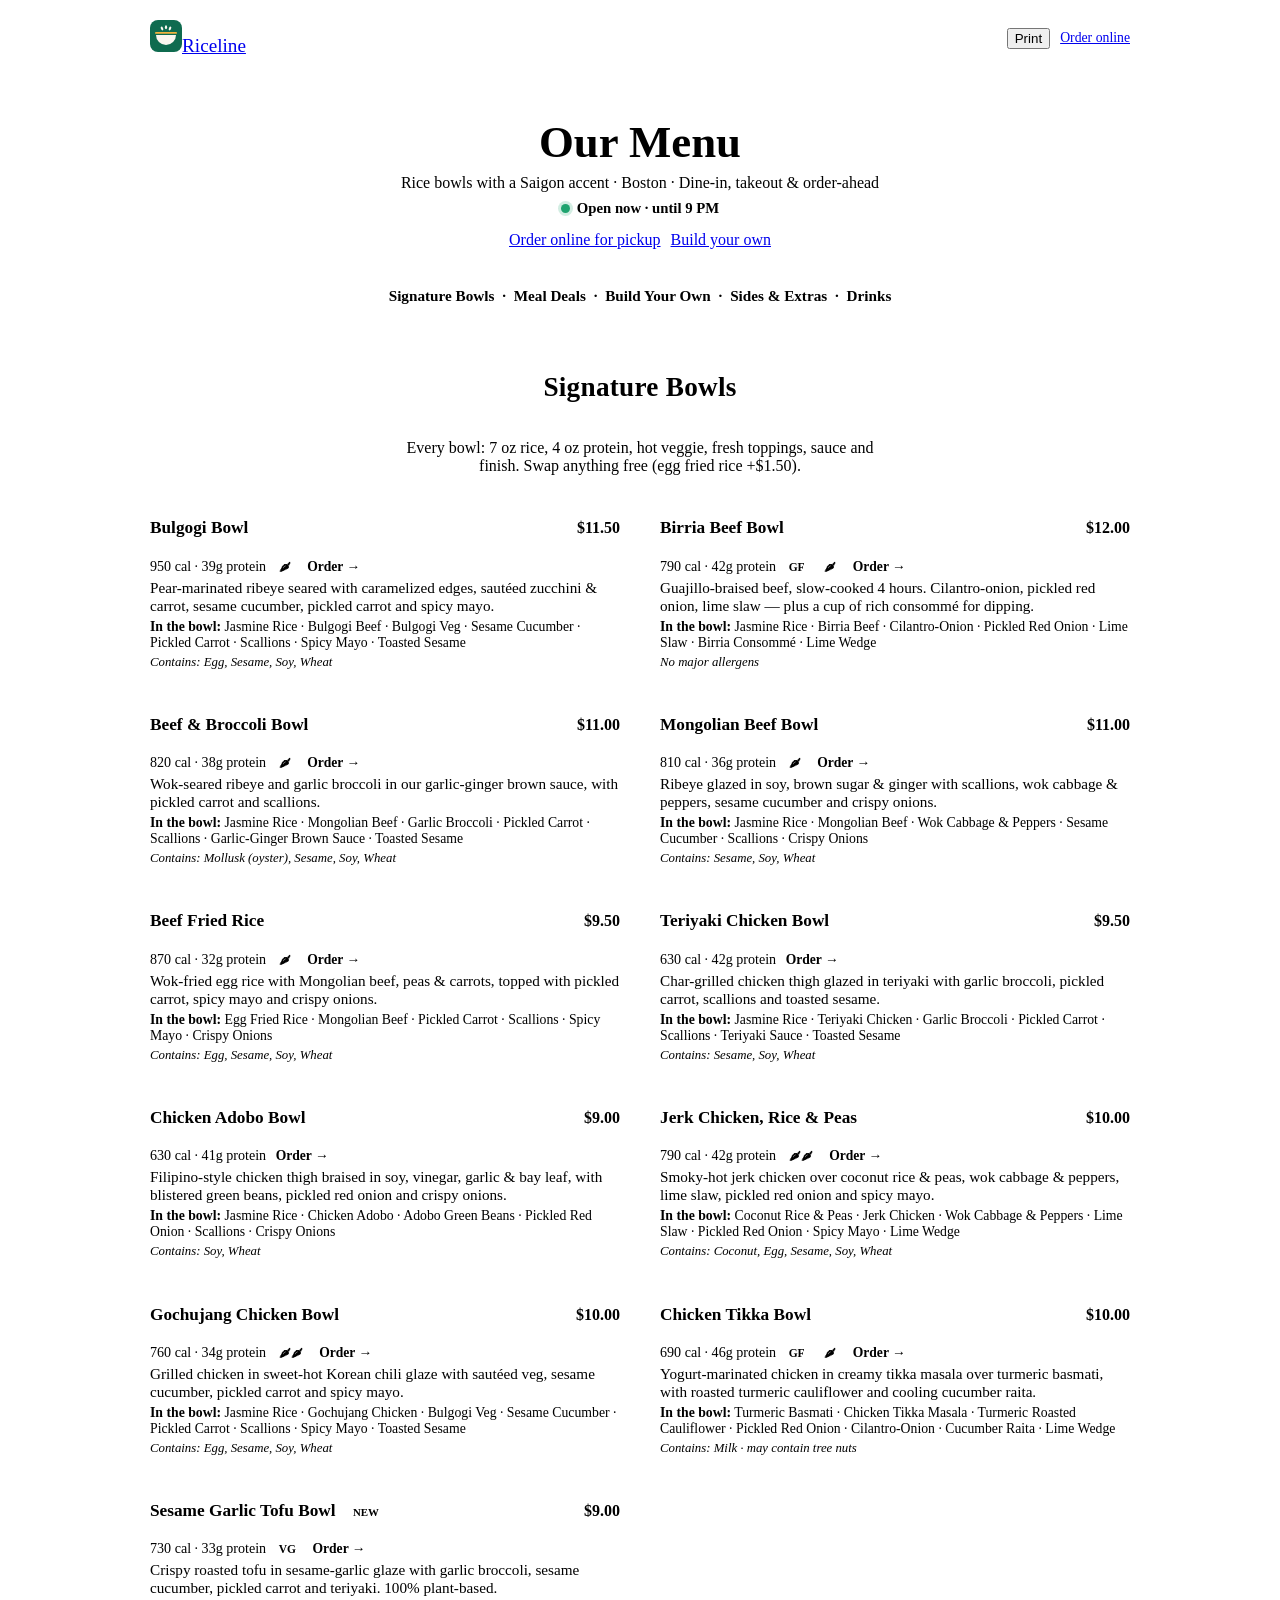
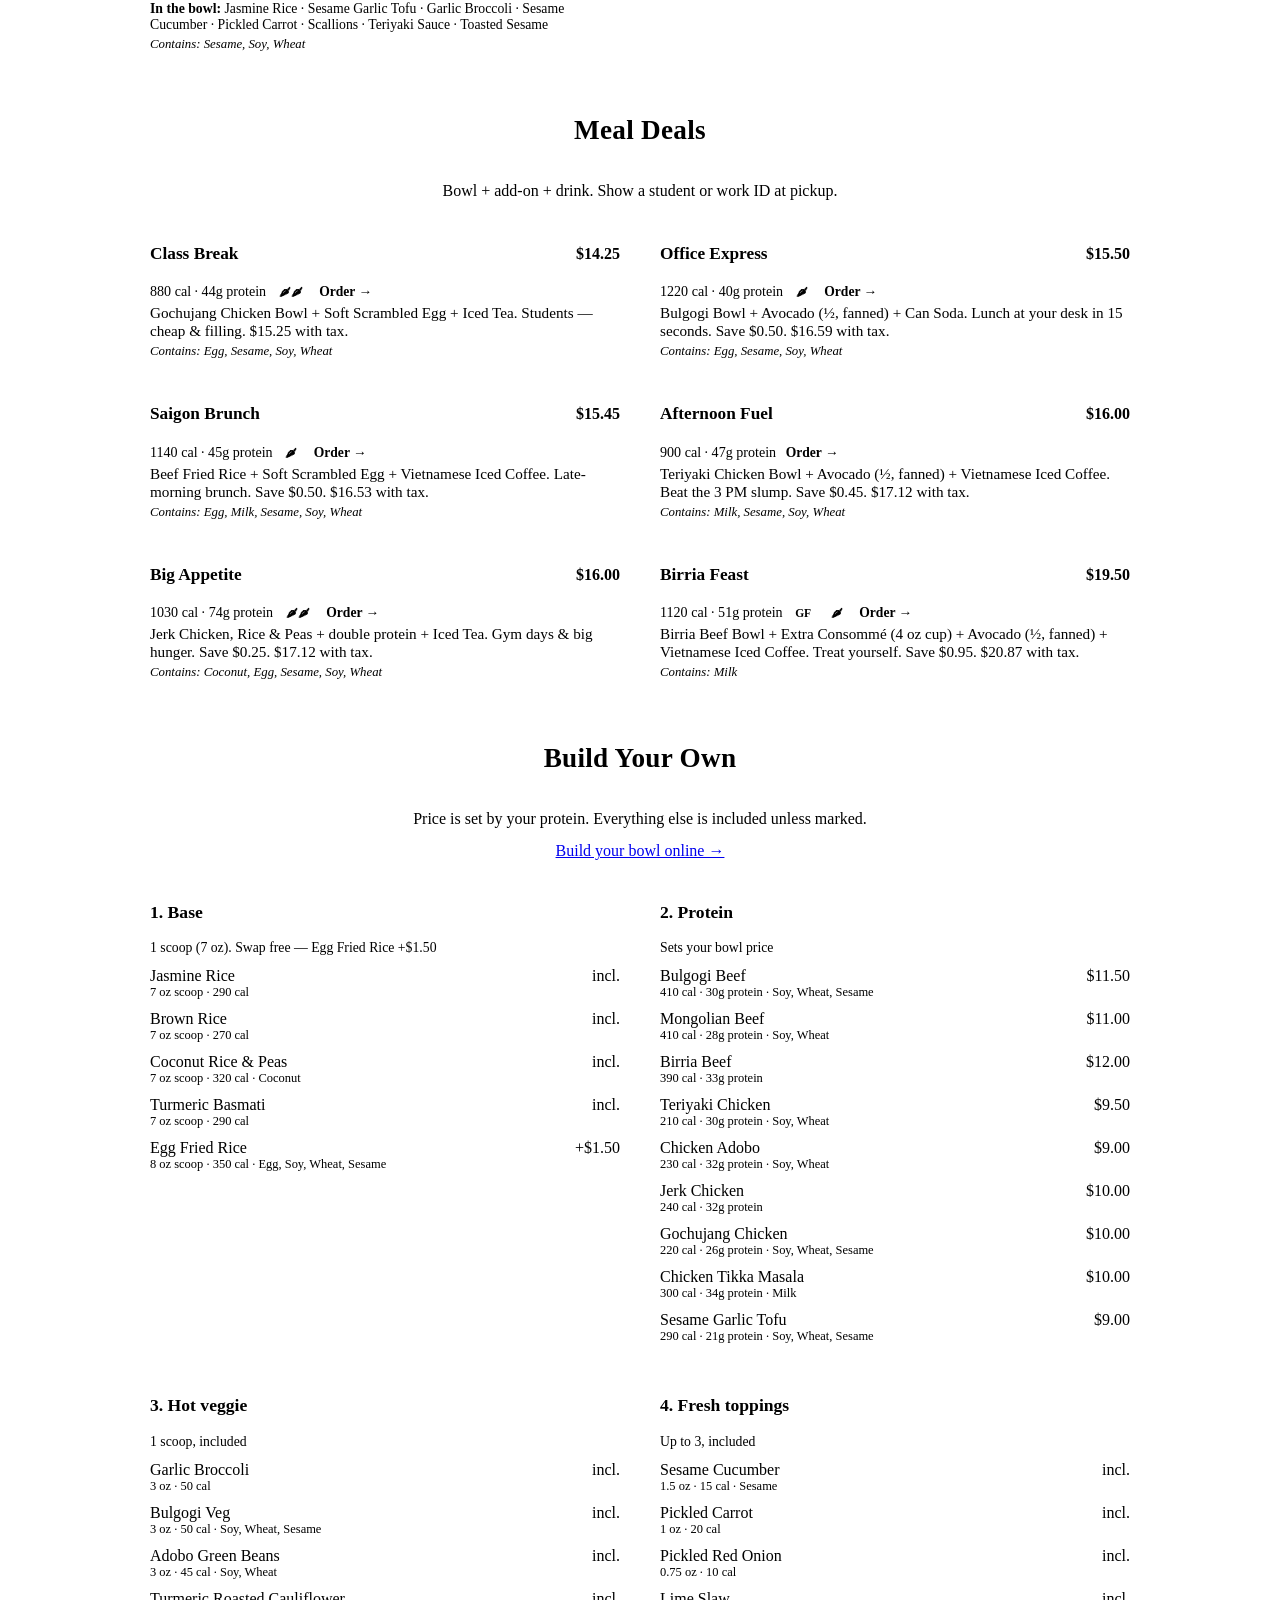
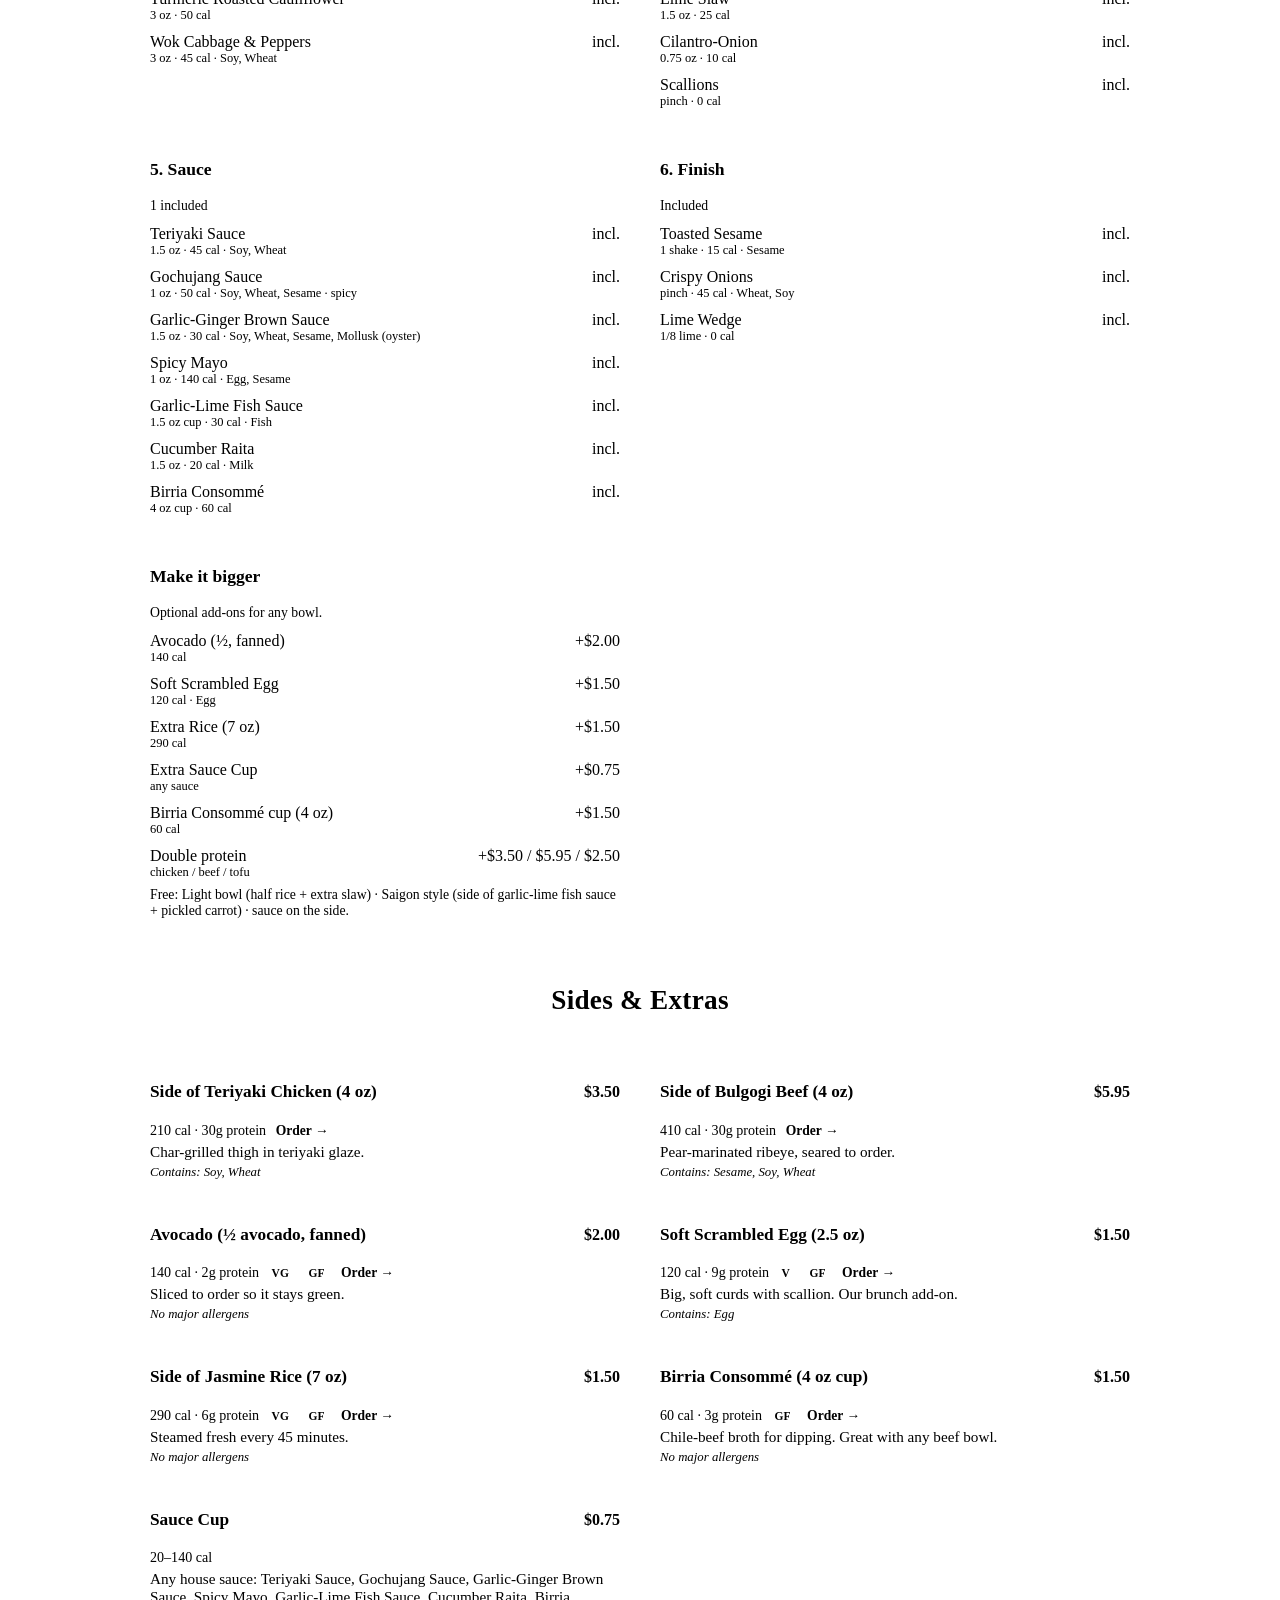
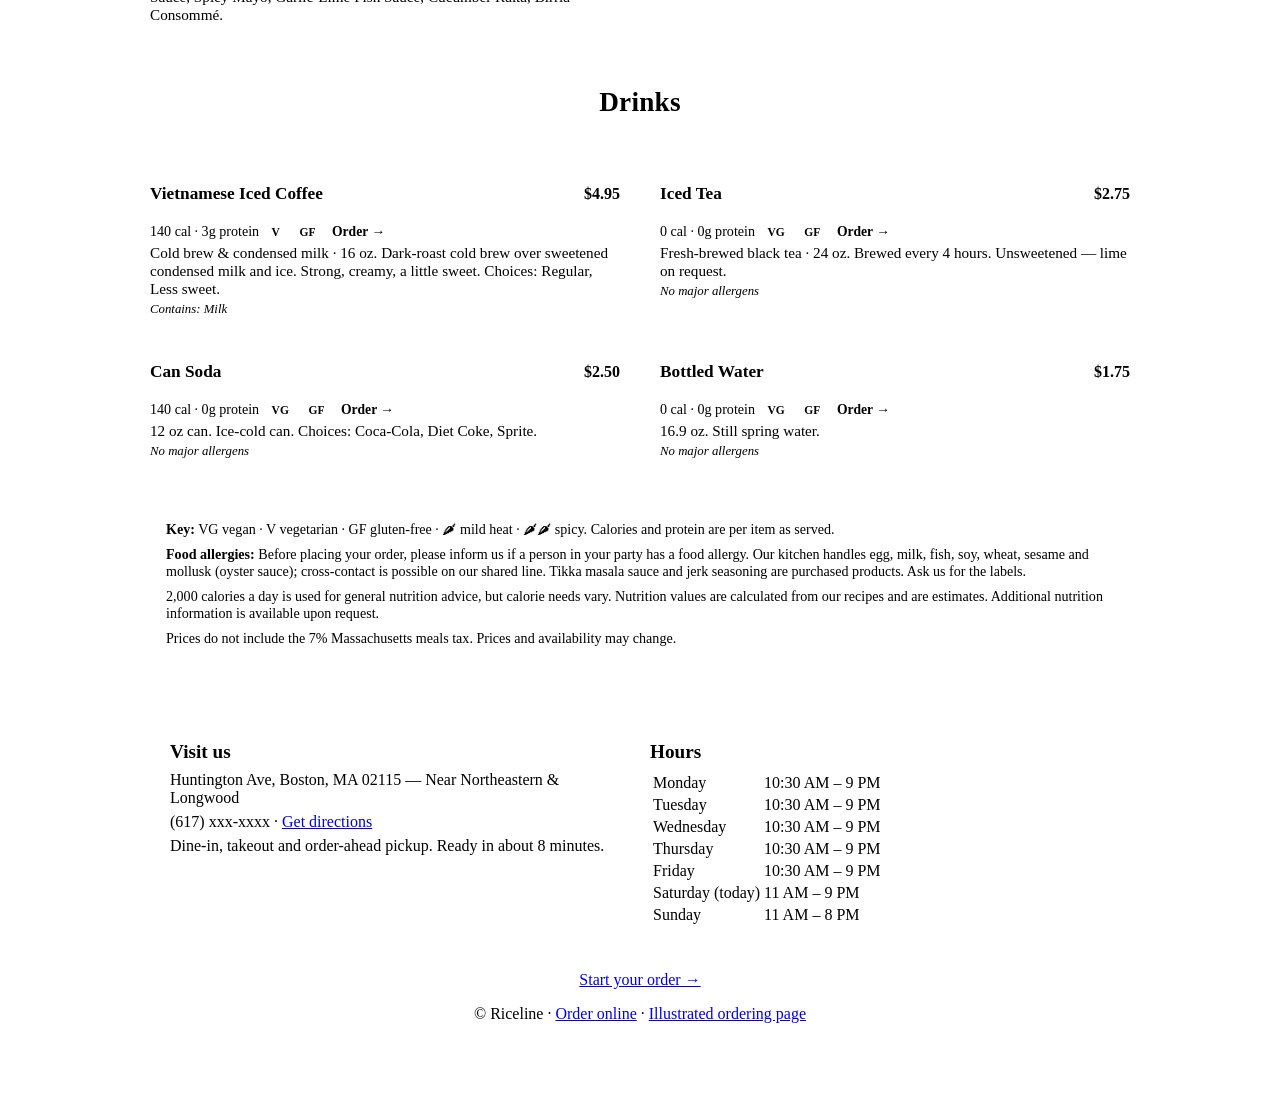
==== commit 0b6b88b9: "Add files via upload" ====
--- a/index.html
+++ b/index.html
@@ -3,7 +3,7 @@
 <meta name="theme-color" content="#0f6b4f"><link rel="canonical" href="./">
 <meta property="og:type" content="website"><meta property="og:title" content="Riceline — Rice bowls, ready in minutes"><meta property="og:description" content="Signature bowls, build-your-own, Meal Deals and Vietnamese iced coffee. Order ahead for pickup in Boston."><meta property="og:image" content="assets/img/og-image.jpg"><meta name="twitter:card" content="summary_large_image">
 <link rel="icon" href="assets/icons/favicon.svg" type="image/svg+xml"><link rel="apple-touch-icon" href="assets/icons/apple-touch-icon.png"><link rel="manifest" href="manifest.webmanifest">
-<script type="application/ld+json">{"@context": "https://schema.org", "@type": "Restaurant", "name": "Riceline", "servesCuisine": ["Vietnamese", "Asian", "Rice bowls"], "priceRange": "$", "address": {"@type": "PostalAddress", "streetAddress": "Huntington Ave", "addressLocality": "Boston", "addressRegion": "MA", "postalCode": "02115", "addressCountry": "US"}, "telephone": "+1-617-555-0142", "acceptsReservations": false, "openingHoursSpecification": [{"@type": "OpeningHoursSpecification", "dayOfWeek": ["Monday", "Tuesday", "Wednesday", "Thursday", "Friday"], "opens": "10:30", "closes": "21:00"}, {"@type": "OpeningHoursSpecification", "dayOfWeek": "Saturday", "opens": "11:00", "closes": "21:00"}, {"@type": "OpeningHoursSpecification", "dayOfWeek": "Sunday", "opens": "11:00", "closes": "20:00"}], "hasMenu": {"@type": "Menu", "name": "Riceline Menu", "hasMenuSection": [{"@type": "MenuSection", "name": "Signature Bowls", "hasMenuItem": [{"@type": "MenuItem", "name": "Bulgogi Bowl", "description": "Pear-marinated ribeye seared with caramelized edges, sautéed zucchini & carrot, sesame cucumber, pickled carrot and spicy mayo.", "offers": {"@type": "Offer", "price": "11.50", "priceCurrency": "USD"}, "nutrition": {"@type": "NutritionInformation", "calories": "950 calories"}}, {"@type": "MenuItem", "name": "Birria Beef Bowl", "description": "Guajillo-braised beef, slow-cooked 4 hours. Cilantro-onion, pickled red onion, lime slaw — plus a cup of rich consommé for dipping.", "offers": {"@type": "Offer", "price": "12.00", "priceCurrency": "USD"}, "nutrition": {"@type": "NutritionInformation", "calories": "790 calories"}}, {"@type": "MenuItem", "name": "Beef & Broccoli Bowl", "description": "Wok-seared ribeye and garlic broccoli in our garlic-ginger brown sauce, with pickled carrot and scallions.", "offers": {"@type": "Offer", "price": "11.00", "priceCurrency": "USD"}, "nutrition": {"@type": "NutritionInformation", "calories": "820 calories"}}, {"@type": "MenuItem", "name": "Mongolian Beef Bowl", "description": "Ribeye glazed in soy, brown sugar & ginger with scallions, wok cabbage & peppers, sesame cucumber and crispy onions.", "offers": {"@type": "Offer", "price": "11.00", "priceCurrency": "USD"}, "nutrition": {"@type": "NutritionInformation", "calories": "810 calories"}}, {"@type": "MenuItem", "name": "Beef Fried Rice", "description": "Wok-fried egg rice with Mongolian beef, peas & carrots, topped with pickled carrot, spicy mayo and crispy onions.", "offers": {"@type": "Offer", "price": "9.50", "priceCurrency": "USD"}, "nutrition": {"@type": "NutritionInformation", "calories": "870 calories"}}, {"@type": "MenuItem", "name": "Teriyaki Chicken Bowl", "description": "Char-grilled chicken thigh glazed in teriyaki with garlic broccoli, pickled carrot, scallions and toasted sesame.", "offers": {"@type": "Offer", "price": "9.50", "priceCurrency": "USD"}, "nutrition": {"@type": "NutritionInformation", "calories": "630 calories"}}, {"@type": "MenuItem", "name": "Chicken Adobo Bowl", "description": "Filipino-style chicken thigh braised in soy, vinegar, garlic & bay leaf, with blistered green beans, pickled red onion and crispy onions.", "offers": {"@type": "Offer", "price": "9.00", "priceCurrency": "USD"}, "nutrition": {"@type": "NutritionInformation", "calories": "630 calories"}}, {"@type": "MenuItem", "name": "Jerk Chicken, Rice & Peas", "description": "Smoky-hot jerk chicken over coconut rice & peas, wok cabbage & peppers, lime slaw, pickled red onion and spicy mayo.", "offers": {"@type": "Offer", "price": "10.00", "priceCurrency": "USD"}, "nutrition": {"@type": "NutritionInformation", "calories": "790 calories"}}, {"@type": "MenuItem", "name": "Gochujang Chicken Bowl", "description": "Grilled chicken in sweet-hot Korean chili glaze with sautéed veg, sesame cucumber, pickled carrot and spicy mayo.", "offers": {"@type": "Offer", "price": "10.00", "priceCurrency": "USD"}, "nutrition": {"@type": "NutritionInformation", "calories": "760 calories"}}, {"@type": "MenuItem", "name": "Chicken Tikka Bowl", "description": "Yogurt-marinated chicken in creamy tikka masala over turmeric basmati, with roasted turmeric cauliflower and cooling cucumber raita.", "offers": {"@type": "Offer", "price": "10.00", "priceCurrency": "USD"}, "nutrition": {"@type": "NutritionInformation", "calories": "690 calories"}}, {"@type": "MenuItem", "name": "Sesame Garlic Tofu Bowl", "description": "Crispy roasted tofu in sesame-garlic glaze with garlic broccoli, sesame cucumber, pickled carrot and teriyaki. 100% plant-based.", "offers": {"@type": "Offer", "price": "9.00", "priceCurrency": "USD"}, "nutrition": {"@type": "NutritionInformation", "calories": "730 calories"}}]}, {"@type": "MenuSection", "name": "Meal Deals", "hasMenuItem": [{"@type": "MenuItem", "name": "Class Break", "offers": {"@type": "Offer", "price": "14.25", "priceCurrency": "USD"}}, {"@type": "MenuItem", "name": "Office Express", "offers": {"@type": "Offer", "price": "15.50", "priceCurrency": "USD"}}, {"@type": "MenuItem", "name": "Saigon Brunch", "offers": {"@type": "Offer", "price": "15.45", "priceCurrency": "USD"}}, {"@type": "MenuItem", "name": "Afternoon Fuel", "offers": {"@type": "Offer", "price": "16.00", "priceCurrency": "USD"}}, {"@type": "MenuItem", "name": "Big Appetite", "offers": {"@type": "Offer", "price": "16.00", "priceCurrency": "USD"}}, {"@type": "MenuItem", "name": "Birria Feast", "offers": {"@type": "Offer", "price": "19.50", "priceCurrency": "USD"}}]}, {"@type": "MenuSection", "name": "Drinks", "hasMenuItem": [{"@type": "MenuItem", "name": "Vietnamese Iced Coffee", "offers": {"@type": "Offer", "price": "4.95", "priceCurrency": "USD"}}, {"@type": "MenuItem", "name": "Iced Tea", "offers": {"@type": "Offer", "price": "2.75", "priceCurrency": "USD"}}, {"@type": "MenuItem", "name": "Can Soda", "offers": {"@type": "Offer", "price": "2.50", "priceCurrency": "USD"}}, {"@type": "MenuItem", "name": "Bottled Water", "offers": {"@type": "Offer", "price": "1.75", "priceCurrency": "USD"}}]}]}}</script>
+<script type="application/ld+json">{"@context": "https://schema.org", "@type": "Restaurant", "name": "Riceline", "servesCuisine": ["Vietnamese", "Asian", "Rice bowls"], "priceRange": "$", "address": {"@type": "PostalAddress", "streetAddress": "Huntington Ave", "addressLocality": "Boston", "addressRegion": "MA", "postalCode": "02115", "addressCountry": "US"}, "acceptsReservations": false, "openingHoursSpecification": [{"@type": "OpeningHoursSpecification", "dayOfWeek": ["Monday", "Tuesday", "Wednesday", "Thursday", "Friday"], "opens": "10:30", "closes": "21:00"}, {"@type": "OpeningHoursSpecification", "dayOfWeek": "Saturday", "opens": "11:00", "closes": "21:00"}, {"@type": "OpeningHoursSpecification", "dayOfWeek": "Sunday", "opens": "11:00", "closes": "20:00"}], "hasMenu": {"@type": "Menu", "name": "Riceline Menu", "hasMenuSection": [{"@type": "MenuSection", "name": "Signature Bowls", "hasMenuItem": [{"@type": "MenuItem", "name": "Bulgogi Bowl", "description": "Pear-marinated ribeye seared with caramelized edges, sautéed zucchini & carrot, sesame cucumber, pickled carrot and spicy mayo.", "offers": {"@type": "Offer", "price": "11.50", "priceCurrency": "USD"}, "nutrition": {"@type": "NutritionInformation", "calories": "950 calories"}}, {"@type": "MenuItem", "name": "Birria Beef Bowl", "description": "Guajillo-braised beef, slow-cooked 4 hours. Cilantro-onion, pickled red onion, lime slaw — plus a cup of rich consommé for dipping.", "offers": {"@type": "Offer", "price": "12.00", "priceCurrency": "USD"}, "nutrition": {"@type": "NutritionInformation", "calories": "790 calories"}}, {"@type": "MenuItem", "name": "Beef & Broccoli Bowl", "description": "Wok-seared ribeye and garlic broccoli in our garlic-ginger brown sauce, with pickled carrot and scallions.", "offers": {"@type": "Offer", "price": "11.00", "priceCurrency": "USD"}, "nutrition": {"@type": "NutritionInformation", "calories": "820 calories"}}, {"@type": "MenuItem", "name": "Mongolian Beef Bowl", "description": "Ribeye glazed in soy, brown sugar & ginger with scallions, wok cabbage & peppers, sesame cucumber and crispy onions.", "offers": {"@type": "Offer", "price": "11.00", "priceCurrency": "USD"}, "nutrition": {"@type": "NutritionInformation", "calories": "810 calories"}}, {"@type": "MenuItem", "name": "Beef Fried Rice", "description": "Wok-fried egg rice with Mongolian beef, peas & carrots, topped with pickled carrot, spicy mayo and crispy onions.", "offers": {"@type": "Offer", "price": "9.50", "priceCurrency": "USD"}, "nutrition": {"@type": "NutritionInformation", "calories": "870 calories"}}, {"@type": "MenuItem", "name": "Teriyaki Chicken Bowl", "description": "Char-grilled chicken thigh glazed in teriyaki with garlic broccoli, pickled carrot, scallions and toasted sesame.", "offers": {"@type": "Offer", "price": "9.50", "priceCurrency": "USD"}, "nutrition": {"@type": "NutritionInformation", "calories": "630 calories"}}, {"@type": "MenuItem", "name": "Chicken Adobo Bowl", "description": "Filipino-style chicken thigh braised in soy, vinegar, garlic & bay leaf, with blistered green beans, pickled red onion and crispy onions.", "offers": {"@type": "Offer", "price": "9.00", "priceCurrency": "USD"}, "nutrition": {"@type": "NutritionInformation", "calories": "630 calories"}}, {"@type": "MenuItem", "name": "Jerk Chicken, Rice & Peas", "description": "Smoky-hot jerk chicken over coconut rice & peas, wok cabbage & peppers, lime slaw, pickled red onion and spicy mayo.", "offers": {"@type": "Offer", "price": "10.00", "priceCurrency": "USD"}, "nutrition": {"@type": "NutritionInformation", "calories": "790 calories"}}, {"@type": "MenuItem", "name": "Gochujang Chicken Bowl", "description": "Grilled chicken in sweet-hot Korean chili glaze with sautéed veg, sesame cucumber, pickled carrot and spicy mayo.", "offers": {"@type": "Offer", "price": "10.00", "priceCurrency": "USD"}, "nutrition": {"@type": "NutritionInformation", "calories": "760 calories"}}, {"@type": "MenuItem", "name": "Chicken Tikka Bowl", "description": "Yogurt-marinated chicken in creamy tikka masala over turmeric basmati, with roasted turmeric cauliflower and cooling cucumber raita.", "offers": {"@type": "Offer", "price": "10.00", "priceCurrency": "USD"}, "nutrition": {"@type": "NutritionInformation", "calories": "690 calories"}}, {"@type": "MenuItem", "name": "Sesame Garlic Tofu Bowl", "description": "Crispy roasted tofu in sesame-garlic glaze with garlic broccoli, sesame cucumber, pickled carrot and teriyaki. 100% plant-based.", "offers": {"@type": "Offer", "price": "9.00", "priceCurrency": "USD"}, "nutrition": {"@type": "NutritionInformation", "calories": "730 calories"}}]}, {"@type": "MenuSection", "name": "Meal Deals", "hasMenuItem": [{"@type": "MenuItem", "name": "Class Break", "offers": {"@type": "Offer", "price": "14.25", "priceCurrency": "USD"}}, {"@type": "MenuItem", "name": "Office Express", "offers": {"@type": "Offer", "price": "15.50", "priceCurrency": "USD"}}, {"@type": "MenuItem", "name": "Saigon Brunch", "offers": {"@type": "Offer", "price": "15.45", "priceCurrency": "USD"}}, {"@type": "MenuItem", "name": "Afternoon Fuel", "offers": {"@type": "Offer", "price": "16.00", "priceCurrency": "USD"}}, {"@type": "MenuItem", "name": "Big Appetite", "offers": {"@type": "Offer", "price": "16.00", "priceCurrency": "USD"}}, {"@type": "MenuItem", "name": "Birria Feast", "offers": {"@type": "Offer", "price": "19.50", "priceCurrency": "USD"}}]}, {"@type": "MenuSection", "name": "Drinks", "hasMenuItem": [{"@type": "MenuItem", "name": "Vietnamese Iced Coffee", "offers": {"@type": "Offer", "price": "4.95", "priceCurrency": "USD"}}, {"@type": "MenuItem", "name": "Iced Tea", "offers": {"@type": "Offer", "price": "2.75", "priceCurrency": "USD"}}, {"@type": "MenuItem", "name": "Can Soda", "offers": {"@type": "Offer", "price": "2.50", "priceCurrency": "USD"}}, {"@type": "MenuItem", "name": "Bottled Water", "offers": {"@type": "Offer", "price": "1.75", "priceCurrency": "USD"}}]}]}}</script>
 <link rel="preconnect" href="https://fonts.googleapis.com"><link rel="preconnect" href="https://fonts.gstatic.com" crossorigin>
 <link href="https://fonts.googleapis.com/css2?family=Be+Vietnam+Pro:wght@400;500;600;700;800&display=swap" rel="stylesheet">
 <link rel="stylesheet" href="assets/css/styles.css">
@@ -137,7 +137,7 @@
  var el=document.getElementById('openNow'); el.hidden=false; el.className='open '+(open!==null?'on':'off');
  el.querySelector('span').textContent= open!==null ? 'Open now · until '+ft(open) : 'Closed now · order ahead online';
  document.getElementById('vAddr').textContent=[A.line1,A.city,(A.state||'')+' '+(A.zip||'')].filter(Boolean).join(', ')+(A.area?' — '+A.area:'');
- var t=document.getElementById('vTel'); t.textContent=C.phone||''; t.href='tel:'+String(C.phone||'').replace(/[^0-9+]/g,'');
+ var t=document.getElementById('vTel'); t.textContent=C.phone||''; var dg=String(C.phone||'').replace(/[^0-9]/g,''); if(dg.length>=10) t.href='tel:+1'+dg.slice(-10); else t.removeAttribute('href');
  document.getElementById('vMap').href='https://www.google.com/maps/search/?api=1&query='+encodeURIComponent(C.mapsQuery||'');
 })();
 </script>
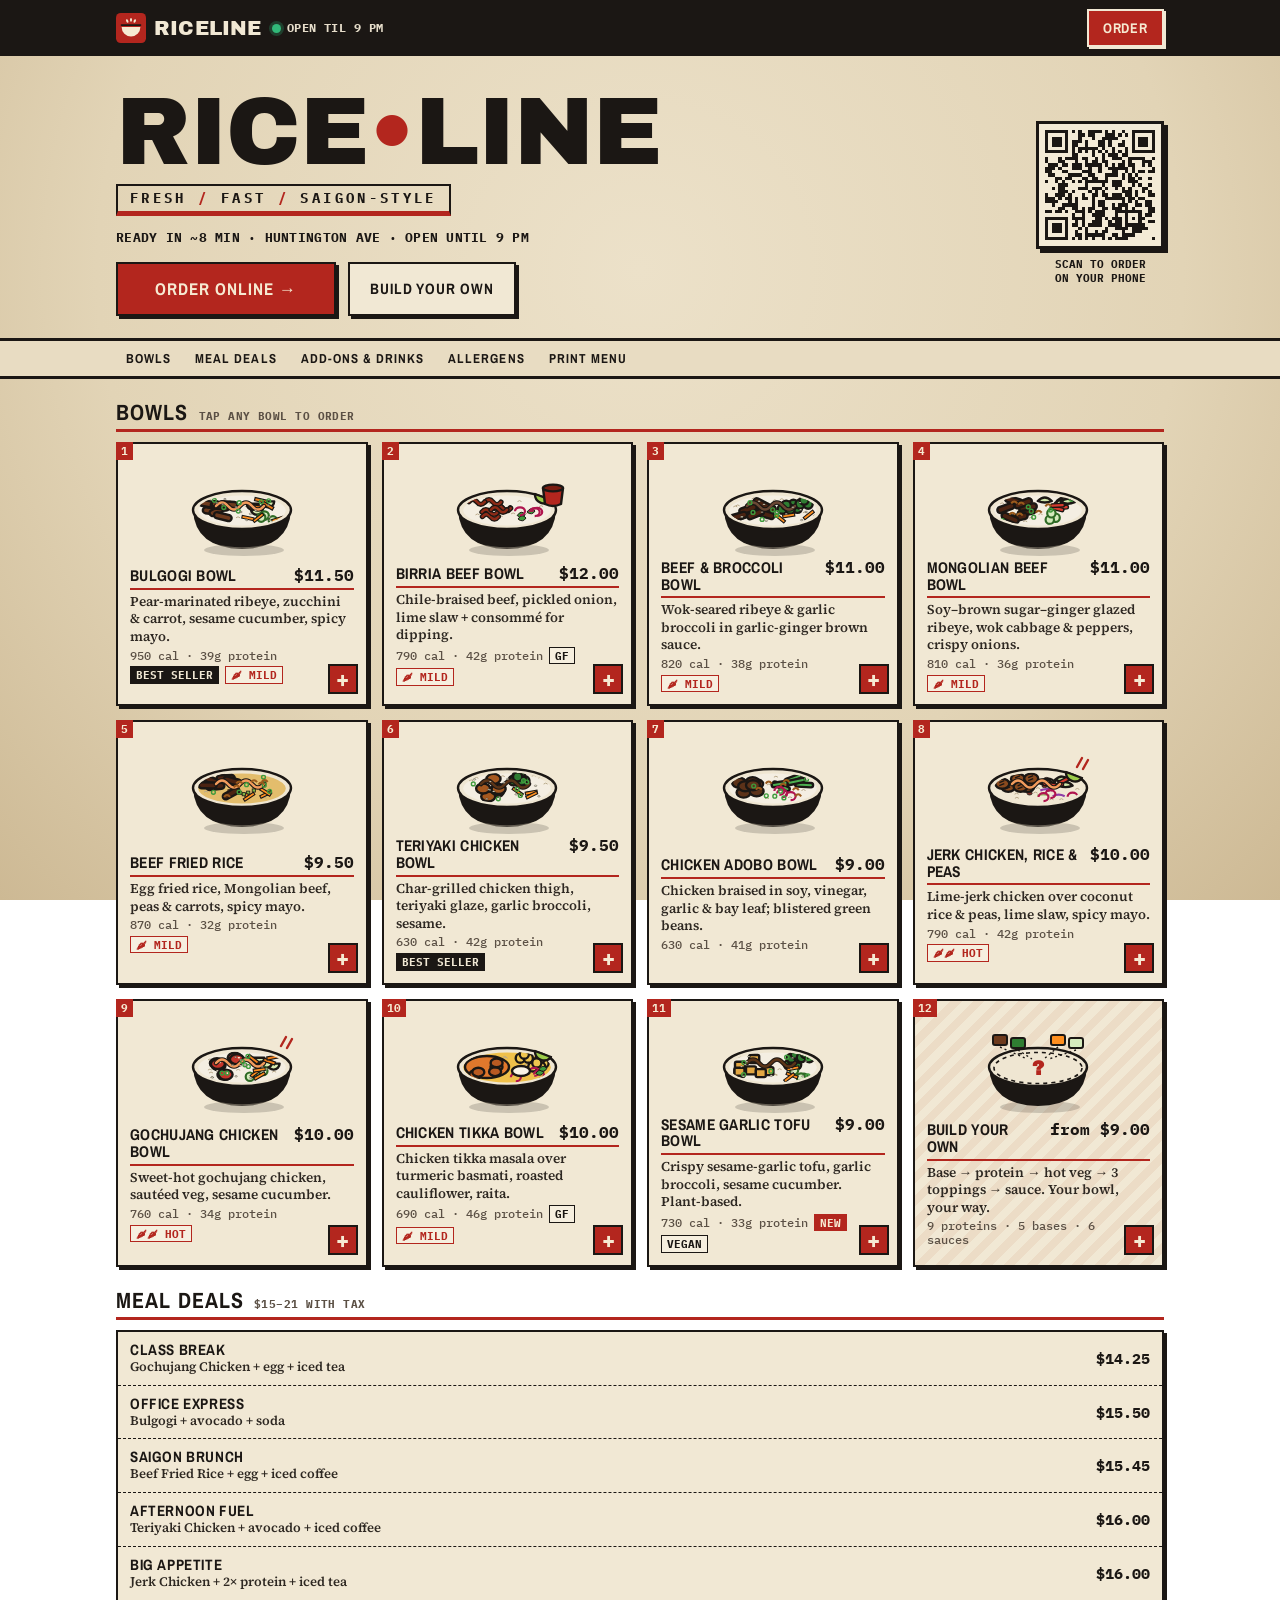
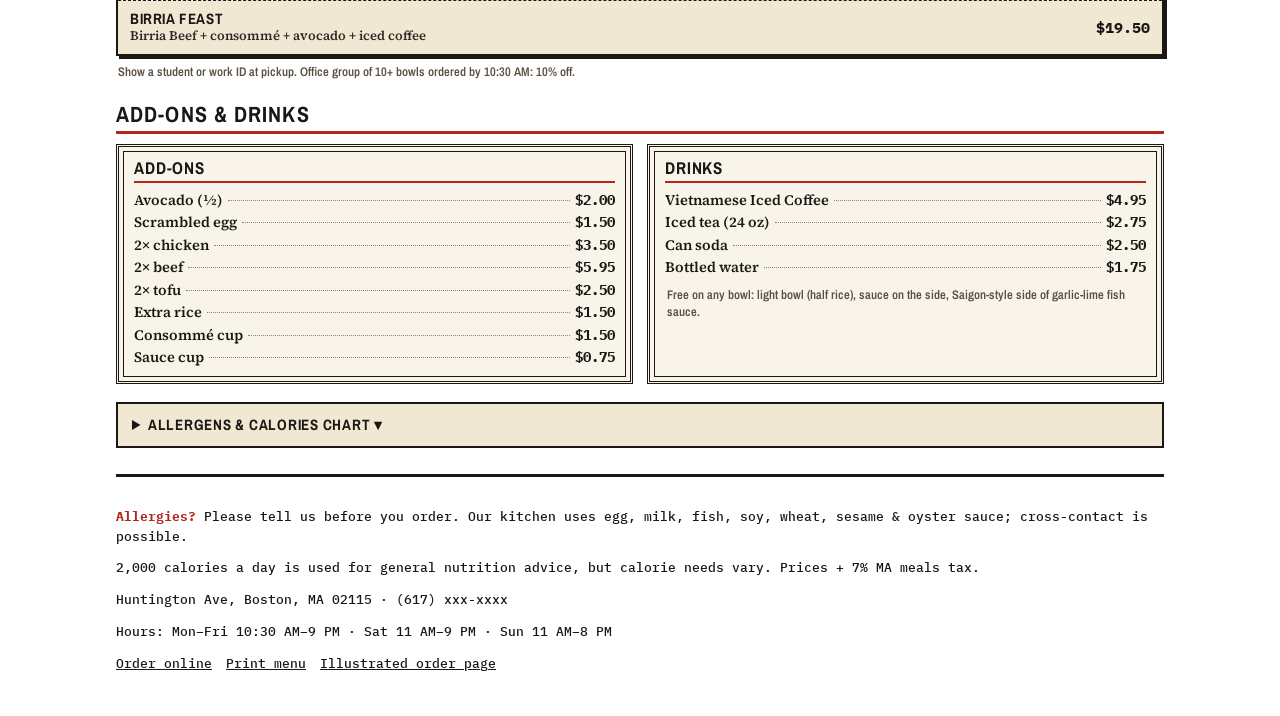
==== commit 0956a8c9: "Add files via upload" ====
--- a/index.html
+++ b/index.html
@@ -1,144 +1,291 @@
-<!doctype html><html lang="en"><head><meta charset="utf-8"><meta name="viewport" content="width=device-width, initial-scale=1">
-<title>Riceline — Rice Bowls in Boston | Menu</title><meta name="description" content="Riceline menu: signature rice bowls, build-your-own, meal deals from $15 with tax, sides and Vietnamese iced coffee — prices, calories and allergens. Order online for pickup in Boston.">
-<meta name="theme-color" content="#0f6b4f"><link rel="canonical" href="./">
+<!doctype html><html lang="en"><head><meta charset="utf-8"><meta name="viewport" content="width=device-width, initial-scale=1, viewport-fit=cover">
+<title>Riceline — Rice Bowls in Boston | Menu &amp; Order Online</title>
+<meta name="description" content="Riceline: Saigon-style rice bowls in Boston. 11 signature bowls from $9, build-your-own, meal deals $15–21 with tax. Ready in about 8 minutes — order online for pickup.">
+<meta name="theme-color" content="#1b1714"><link rel="canonical" href="./">
 <meta property="og:type" content="website"><meta property="og:title" content="Riceline — Rice bowls, ready in minutes"><meta property="og:description" content="Signature bowls, build-your-own, Meal Deals and Vietnamese iced coffee. Order ahead for pickup in Boston."><meta property="og:image" content="assets/img/og-image.jpg"><meta name="twitter:card" content="summary_large_image">
 <link rel="icon" href="assets/icons/favicon.svg" type="image/svg+xml"><link rel="apple-touch-icon" href="assets/icons/apple-touch-icon.png"><link rel="manifest" href="manifest.webmanifest">
+<link rel="prefetch" href="order.html">
 <script type="application/ld+json">{"@context": "https://schema.org", "@type": "Restaurant", "name": "Riceline", "servesCuisine": ["Vietnamese", "Asian", "Rice bowls"], "priceRange": "$", "address": {"@type": "PostalAddress", "streetAddress": "Huntington Ave", "addressLocality": "Boston", "addressRegion": "MA", "postalCode": "02115", "addressCountry": "US"}, "acceptsReservations": false, "openingHoursSpecification": [{"@type": "OpeningHoursSpecification", "dayOfWeek": ["Monday", "Tuesday", "Wednesday", "Thursday", "Friday"], "opens": "10:30", "closes": "21:00"}, {"@type": "OpeningHoursSpecification", "dayOfWeek": "Saturday", "opens": "11:00", "closes": "21:00"}, {"@type": "OpeningHoursSpecification", "dayOfWeek": "Sunday", "opens": "11:00", "closes": "20:00"}], "hasMenu": {"@type": "Menu", "name": "Riceline Menu", "hasMenuSection": [{"@type": "MenuSection", "name": "Signature Bowls", "hasMenuItem": [{"@type": "MenuItem", "name": "Bulgogi Bowl", "description": "Pear-marinated ribeye seared with caramelized edges, sautéed zucchini & carrot, sesame cucumber, pickled carrot and spicy mayo.", "offers": {"@type": "Offer", "price": "11.50", "priceCurrency": "USD"}, "nutrition": {"@type": "NutritionInformation", "calories": "950 calories"}}, {"@type": "MenuItem", "name": "Birria Beef Bowl", "description": "Guajillo-braised beef, slow-cooked 4 hours. Cilantro-onion, pickled red onion, lime slaw — plus a cup of rich consommé for dipping.", "offers": {"@type": "Offer", "price": "12.00", "priceCurrency": "USD"}, "nutrition": {"@type": "NutritionInformation", "calories": "790 calories"}}, {"@type": "MenuItem", "name": "Beef & Broccoli Bowl", "description": "Wok-seared ribeye and garlic broccoli in our garlic-ginger brown sauce, with pickled carrot and scallions.", "offers": {"@type": "Offer", "price": "11.00", "priceCurrency": "USD"}, "nutrition": {"@type": "NutritionInformation", "calories": "820 calories"}}, {"@type": "MenuItem", "name": "Mongolian Beef Bowl", "description": "Ribeye glazed in soy, brown sugar & ginger with scallions, wok cabbage & peppers, sesame cucumber and crispy onions.", "offers": {"@type": "Offer", "price": "11.00", "priceCurrency": "USD"}, "nutrition": {"@type": "NutritionInformation", "calories": "810 calories"}}, {"@type": "MenuItem", "name": "Beef Fried Rice", "description": "Wok-fried egg rice with Mongolian beef, peas & carrots, topped with pickled carrot, spicy mayo and crispy onions.", "offers": {"@type": "Offer", "price": "9.50", "priceCurrency": "USD"}, "nutrition": {"@type": "NutritionInformation", "calories": "870 calories"}}, {"@type": "MenuItem", "name": "Teriyaki Chicken Bowl", "description": "Char-grilled chicken thigh glazed in teriyaki with garlic broccoli, pickled carrot, scallions and toasted sesame.", "offers": {"@type": "Offer", "price": "9.50", "priceCurrency": "USD"}, "nutrition": {"@type": "NutritionInformation", "calories": "630 calories"}}, {"@type": "MenuItem", "name": "Chicken Adobo Bowl", "description": "Filipino-style chicken thigh braised in soy, vinegar, garlic & bay leaf, with blistered green beans, pickled red onion and crispy onions.", "offers": {"@type": "Offer", "price": "9.00", "priceCurrency": "USD"}, "nutrition": {"@type": "NutritionInformation", "calories": "630 calories"}}, {"@type": "MenuItem", "name": "Jerk Chicken, Rice & Peas", "description": "Smoky-hot jerk chicken over coconut rice & peas, wok cabbage & peppers, lime slaw, pickled red onion and spicy mayo.", "offers": {"@type": "Offer", "price": "10.00", "priceCurrency": "USD"}, "nutrition": {"@type": "NutritionInformation", "calories": "790 calories"}}, {"@type": "MenuItem", "name": "Gochujang Chicken Bowl", "description": "Grilled chicken in sweet-hot Korean chili glaze with sautéed veg, sesame cucumber, pickled carrot and spicy mayo.", "offers": {"@type": "Offer", "price": "10.00", "priceCurrency": "USD"}, "nutrition": {"@type": "NutritionInformation", "calories": "760 calories"}}, {"@type": "MenuItem", "name": "Chicken Tikka Bowl", "description": "Yogurt-marinated chicken in creamy tikka masala over turmeric basmati, with roasted turmeric cauliflower and cooling cucumber raita.", "offers": {"@type": "Offer", "price": "10.00", "priceCurrency": "USD"}, "nutrition": {"@type": "NutritionInformation", "calories": "690 calories"}}, {"@type": "MenuItem", "name": "Sesame Garlic Tofu Bowl", "description": "Crispy roasted tofu in sesame-garlic glaze with garlic broccoli, sesame cucumber, pickled carrot and teriyaki. 100% plant-based.", "offers": {"@type": "Offer", "price": "9.00", "priceCurrency": "USD"}, "nutrition": {"@type": "NutritionInformation", "calories": "730 calories"}}]}, {"@type": "MenuSection", "name": "Meal Deals", "hasMenuItem": [{"@type": "MenuItem", "name": "Class Break", "offers": {"@type": "Offer", "price": "14.25", "priceCurrency": "USD"}}, {"@type": "MenuItem", "name": "Office Express", "offers": {"@type": "Offer", "price": "15.50", "priceCurrency": "USD"}}, {"@type": "MenuItem", "name": "Saigon Brunch", "offers": {"@type": "Offer", "price": "15.45", "priceCurrency": "USD"}}, {"@type": "MenuItem", "name": "Afternoon Fuel", "offers": {"@type": "Offer", "price": "16.00", "priceCurrency": "USD"}}, {"@type": "MenuItem", "name": "Big Appetite", "offers": {"@type": "Offer", "price": "16.00", "priceCurrency": "USD"}}, {"@type": "MenuItem", "name": "Birria Feast", "offers": {"@type": "Offer", "price": "19.50", "priceCurrency": "USD"}}]}, {"@type": "MenuSection", "name": "Drinks", "hasMenuItem": [{"@type": "MenuItem", "name": "Vietnamese Iced Coffee", "offers": {"@type": "Offer", "price": "4.95", "priceCurrency": "USD"}}, {"@type": "MenuItem", "name": "Iced Tea", "offers": {"@type": "Offer", "price": "2.75", "priceCurrency": "USD"}}, {"@type": "MenuItem", "name": "Can Soda", "offers": {"@type": "Offer", "price": "2.50", "priceCurrency": "USD"}}, {"@type": "MenuItem", "name": "Bottled Water", "offers": {"@type": "Offer", "price": "1.75", "priceCurrency": "USD"}}]}]}}</script>
-<link rel="preconnect" href="https://fonts.googleapis.com"><link rel="preconnect" href="https://fonts.gstatic.com" crossorigin>
-<link href="https://fonts.googleapis.com/css2?family=Be+Vietnam+Pro:wght@400;500;600;700;800&display=swap" rel="stylesheet">
-<link rel="stylesheet" href="assets/css/styles.css">
 <style>
-html { scroll-padding-top: 0; }
-.tm { max-width: 980px; margin: 0 auto; padding: 24px 16px 60px; }
-.tm-head { text-align: center; padding: 18px 0 10px; border-bottom: 3px double var(--line); margin-bottom: 8px; }
-.tm-head .brand { justify-content: center; font-size: 1.8rem; }
-.tm-head .brand svg { width: 44px; height: 44px; }
-.tm-head p { color: var(--muted); margin: 6px 0 0; }
-.tm-nav { position: sticky; top: 0; z-index: 5; background: var(--bg); text-align: center; padding: 10px 0; border-bottom: 1px solid var(--line); font-weight: 700; font-size: .95rem; }
-.tm-nav a { text-decoration: none; color: var(--ink); padding: 6px 4px; display: inline-block; }
-.tm-nav a:hover { color: var(--jade-text); }
-.tm-actions { display: flex; gap: 10px; justify-content: center; flex-wrap: wrap; margin: 14px 0 4px; }
-.msec { padding-top: 28px; scroll-margin-top: 54px; }
-.msec h2 { font-size: 1.7rem; font-weight: 800; text-align: center; letter-spacing: .01em; }
-.msec h2::after { content: ""; display: block; width: 56px; height: 4px; border-radius: 2px; background: var(--turmeric); margin: 10px auto 0; }
-.msec .sub { text-align: center; color: var(--muted); margin: 10px auto 6px; max-width: 60ch; }
-.items { list-style: none; margin: 14px 0 0; padding: 0; display: grid; gap: 4px 40px; }
-@media (min-width: 820px) { .items { grid-template-columns: 1fr 1fr; } }
-.it { padding: 12px 0; border-bottom: 1px dashed var(--line); break-inside: avoid; }
-.row { display: flex; align-items: baseline; gap: 8px; }
-.row h3 { font-size: 1.08rem; font-weight: 700; }
-.dots { flex: 1; border-bottom: 2px dotted color-mix(in srgb, var(--muted) 45%, transparent); transform: translateY(-4px); min-width: 16px; }
-.pr { font-weight: 800; }
-.meta { margin: 2px 0 0; color: var(--muted); font-size: .88rem; }
-.ds { margin: 4px 0 0; font-size: .95rem; }
-.in { margin: 4px 0 0; font-size: .86rem; color: var(--muted); }
-.al { margin: 4px 0 0; font-size: .8rem; color: var(--muted); font-style: italic; }
-.tg abbr { text-decoration: none; font-size: .72rem; font-weight: 800; border: 1px solid var(--line); border-radius: 999px; padding: 1px 7px; margin-left: 2px; color: var(--jade-text); font-style: normal; }
-.tg abbr.hot { color: var(--chili); }
-.new { font-size: .68rem; font-weight: 800; text-transform: uppercase; background: var(--jade-soft); color: var(--jade-text); padding: 2px 7px; border-radius: 6px; vertical-align: middle; margin-left: 6px; }
-.byo { display: grid; gap: 8px 40px; margin-top: 14px; }
-@media (min-width: 820px) { .byo { grid-template-columns: 1fr 1fr; } }
-.step { break-inside: avoid; padding: 10px 0; }
-.step h3 { font-size: 1.1rem; font-weight: 800; }
-.step .hint { color: var(--muted); font-size: .86rem; margin: 2px 0 6px; }
-.olist { list-style: none; margin: 0; padding: 0; }
-.olist li { display: grid; grid-template-columns: auto 1fr auto; gap: 0 8px; align-items: baseline; padding: 5px 0; }
-.olist li small { grid-column: 1 / -1; color: var(--muted); font-size: .78rem; }
-.legend { margin: 34px 0 0; padding: 16px; border-radius: 14px; background: var(--surface); border: 1px solid var(--line); font-size: .88rem; color: var(--muted); }
-.legend p { margin: 0 0 8px; }
-@media print {
-  .tm-nav, .tm-actions, .noprint { display: none !important; }
-  body { background: #fff; font-size: 11pt; } .msec { padding-top: 14px; } .it { padding: 6px 0; }
-  .items, .byo { grid-template-columns: 1fr 1fr; } a { color: inherit; text-decoration: none; }
-}
-.tm-top { position: sticky; top: 0; z-index: 10; background: color-mix(in srgb, var(--bg) 94%, transparent); backdrop-filter: blur(8px); border-bottom: 1px solid var(--line); }
-.tm-top .in { max-width: 980px; margin: 0 auto; padding: 0 16px; height: 60px; display: flex; align-items: center; gap: 10px; }
-.tm-top .brand { font-size: 1.2rem; } .tm-top .brand svg { width: 32px; height: 32px; }
-.tm-top .sp { flex: 1; }
-.tm-nav { top: 60px !important; }
-.msec { scroll-margin-top: 112px !important; }
-.tm-head h1 { font-size: clamp(1.9rem, 6vw, 2.8rem); font-weight: 800; margin: 6px 0 4px; }
-.tm-head .open { display: inline-flex; align-items: center; gap: 7px; font-weight: 700; font-size: .92rem; margin-top: 8px; }
-.tm-head .open i { width: 9px; height: 9px; border-radius: 50%; background: #9a948b; }
-.tm-head .open.on i { background: #1fa36f; box-shadow: 0 0 0 3px rgba(31,163,111,.2); } .tm-head .open.off i { background: var(--chili); }
-.row h3 a { color: inherit; text-decoration: none; } .row h3 a:hover { color: var(--jade-text); text-decoration: underline; }
-.ord { margin-left: 6px; font-weight: 700; font-size: .85rem; color: var(--jade-text); text-decoration: none; white-space: nowrap; }
-.ord:hover { text-decoration: underline; }
-.byo-cta { grid-column: 1 / -1; text-align: center; margin: 0 0 6px; }
-.visit { margin-top: 34px; display: grid; gap: 20px; padding: 20px; border-radius: 14px; background: var(--surface); border: 1px solid var(--line); }
-@media (min-width: 820px) { .visit { grid-template-columns: 1fr 1fr; } }
-.visit h2 { font-size: 1.2rem; margin-bottom: 8px; } .visit p { margin: 0 0 6px; }
-.fab { position: fixed; left: 12px; right: 12px; bottom: calc(12px + env(safe-area-inset-bottom)); z-index: 20; display: none; }
-.fab .btn { width: 100%; min-height: 56px; box-shadow: var(--shadow-2); font-size: 1.05rem; justify-content: space-between; padding: 0 22px; }
-@media (max-width: 899px) { .fab { display: block; } .tm { padding-bottom: 100px; } .tm-top .hide-sm { display: none; } }
-@media print { .tm-top, .fab { display: none !important; } }
+@font-face{font-family:'Archivo Narrow';font-weight:700;src:url(assets/fonts/archivo-narrow-latin-700-normal.woff2) format('woff2');font-display:block}@font-face{font-family:'Archivo Narrow';font-weight:600;src:url(assets/fonts/archivo-narrow-latin-600-normal.woff2) format('woff2');font-display:block}@font-face{font-family:'Archivo Black';font-weight:400;src:url(assets/fonts/archivo-black-latin-400-normal.woff2) format('woff2');font-display:block}@font-face{font-family:'Source Serif 4';font-weight:600;src:url(assets/fonts/source-serif-4-latin-600-normal.woff2) format('woff2');font-display:block}@font-face{font-family:'Source Serif 4';font-weight:700;src:url(assets/fonts/source-serif-4-latin-700-normal.woff2) format('woff2');font-display:block}@font-face{font-family:'IBM Plex Mono';font-weight:500;src:url(assets/fonts/ibm-plex-mono-latin-500-normal.woff2) format('woff2');font-display:block}@font-face{font-family:'IBM Plex Mono';font-weight:700;src:url(assets/fonts/ibm-plex-mono-latin-700-normal.woff2) format('woff2');font-display:block}
+:root { --ink: #1b1714; --red: #b3261e; --paper: #e8dcc2; --card: #f1e8d4; --muted: #5b5045; }
+* { box-sizing: border-box; }
+[hidden] { display: none !important; }
+html { -webkit-text-size-adjust: 100%; scroll-padding-top: 108px; }
+body { margin: 0; color: var(--ink); font: 600 16px/1.4 'Source Serif 4', Georgia, serif;
+  background: radial-gradient(ellipse at 50% 30%, #ece1c9 0%, #e2d4b6 60%, #cdb994 100%) fixed; }
+body::before { content: ""; position: fixed; inset: 0; background-image: url("data:image/svg+xml;utf8,&lt;svg xmlns=&%23x27;http://www.w3.org/2000/svg&%23x27; width=&%23x27;220&%23x27; height=&%23x27;220&%23x27;&gt;&lt;filter id=&%23x27;n&%23x27;&gt;&lt;feTurbulence type=&%23x27;fractalNoise&%23x27; baseFrequency=&%23x27;.85&%23x27; numOctaves=&%23x27;3&%23x27; stitchTiles=&%23x27;stitch&%23x27;/&gt;&lt;feColorMatrix values=&%23x27;0 0 0 0 .35  0 0 0 0 .27  0 0 0 0 .18  0 0 0 .22 0&%23x27;/&gt;&lt;/filter&gt;&lt;rect width=&%23x27;100%&%23x27; height=&%23x27;100%&%23x27; filter=&%23x27;url(%23n)&%23x27;/&gt;&lt;/svg&gt;"); pointer-events: none; mix-blend-mode: multiply; opacity: .8; z-index: 0; }
+a { color: inherit; }
+.mono { font-family: 'IBM Plex Mono', ui-monospace, monospace; }
+.nar { font-family: 'Archivo Narrow', 'Arial Narrow', sans-serif; }
+.wrap { position: relative; z-index: 1; max-width: 1080px; margin: 0 auto; padding: 0 16px; }
+:focus-visible { outline: 3px solid #1a73e8; outline-offset: 2px; }
+.btn { display: inline-flex; align-items: center; justify-content: center; gap: 8px; min-height: 48px; padding: 0 20px; border: 2.5px solid var(--ink);
+  font: 700 15px/1 'Archivo Narrow', sans-serif; letter-spacing: .06em; text-transform: uppercase; text-decoration: none; box-shadow: 3px 3px 0 var(--ink); transition: transform .08s, box-shadow .08s; background: var(--card); }
+.btn:active { transform: translate(3px, 3px); box-shadow: 0 0 0 var(--ink); }
+.btn.red { background: var(--red); color: #f6ead2; }
+/* top bar */
+.bar { position: sticky; top: 0; z-index: 20; background: var(--ink); color: #f1e8d4; }
+.bar .wrap { height: 56px; display: flex; align-items: center; gap: 10px; }
+.bar .logo { display: flex; align-items: center; gap: 8px; text-decoration: none; font: 400 20px/1 'Archivo Black', 'Arial Black', sans-serif; letter-spacing: .01em; }
+.bar .logo svg { width: 30px; height: 30px; }
+.st { display: inline-flex; align-items: center; gap: 6px; font: 700 12px/1 'IBM Plex Mono', monospace; letter-spacing: .04em; text-transform: uppercase; opacity: .95; }
+.st { flex: 0 1 auto; min-width: 0; } .st span { white-space: nowrap; overflow: hidden; text-overflow: ellipsis; min-width: 0; } .bar .logo, .bar .btn { flex: none; }
+@media (max-width: 380px) { .bar .logo span { display: none; } }
+.st i { flex: none; width: 9px; height: 9px; border-radius: 50%; background: #9a948b; }
+.st.on i { background: #33c27f; box-shadow: 0 0 0 3px rgba(51,194,127,.25); } .st.off i { background: #ff6a55; }
+.bar .sp { flex: 1; }
+.bar .btn { min-height: 38px; padding: 0 14px; font-size: 14px; border-color: #f1e8d4; box-shadow: 2px 2px 0 #f1e8d4; }
+/* hero */
+.hero { padding: 22px 0 16px; text-align: center; }
+.hero h1 { margin: 0; font: 400 clamp(46px, 13vw, 96px)/.88 'Archivo Black', 'Arial Black', sans-serif; letter-spacing: -.01em; }
+.hero h1 em { font-style: normal; color: var(--red); }
+.ban { display: inline-block; margin-top: 10px; border: 2.5px solid var(--ink); border-bottom: 5px solid var(--red); padding: 4px 12px; font: 700 clamp(11px, 3vw, 14px)/1.2 'IBM Plex Mono', monospace; letter-spacing: .24em; }
+.ban i { color: var(--red); font-style: normal; }
+.facts { margin: 12px 0 14px; font: 700 13px/1.5 'IBM Plex Mono', monospace; letter-spacing: .02em; text-transform: uppercase; }
+.facts span { white-space: nowrap; }
+.ctas { display: flex; gap: 12px; justify-content: center; flex-wrap: wrap; }
+.ctas .btn.red { min-width: 220px; font-size: 17px; min-height: 54px; }
+.qrd { display: none; }
+@media (min-width: 900px) { .hero { display: grid; grid-template-columns: 1fr auto; gap: 30px; align-items: center; text-align: left; padding: 34px 0 22px; }
+  .ctas { justify-content: flex-start; } .qrd { display: block; text-align: center; font: 700 11px/1.3 'IBM Plex Mono', monospace; }
+  .qrd svg { width: 128px; height: 128px; display: block; padding: 6px; background: #f3ead6; border: 3px solid var(--ink); box-shadow: 4px 4px 0 var(--ink); margin-bottom: 8px; } }
+/* jump nav */
+.jump { position: sticky; top: 56px; z-index: 15; background: var(--paper); border-top: 3px solid var(--ink); border-bottom: 3px solid var(--ink); }
+.jump .wrap { display: flex; gap: 4px; overflow-x: auto; scrollbar-width: none; }
+.jump a { flex: none; padding: 11px 10px; font: 700 13px/1 'Archivo Narrow', sans-serif; letter-spacing: .08em; text-transform: uppercase; text-decoration: none; }
+.jump a:hover { color: var(--red); }
+h2.sec { margin: 22px 0 10px; font: 700 22px/1 'Archivo Narrow', sans-serif; letter-spacing: .05em; display: flex; align-items: baseline; gap: 10px; border-bottom: 3px solid var(--red); padding-bottom: 6px; }
+h2.sec small { font: 700 11px 'IBM Plex Mono', monospace; letter-spacing: .04em; color: var(--muted); text-transform: uppercase; }
+/* bowl cards — compact rows on phones, poster grid on desktop */
+.grid { display: grid; gap: 10px; }
+.card { position: relative; display: grid; grid-template-columns: 86px 1fr; gap: 4px 10px; align-items: center; padding: 10px 44px 10px 8px; text-decoration: none;
+  background: var(--card); border: 2.5px solid var(--ink); box-shadow: 3px 3px 0 var(--ink); transition: transform .08s, box-shadow .08s; }
+.card:hover { transform: translate(-1px, -1px); box-shadow: 5px 5px 0 var(--ink); }
+.card:active { transform: translate(3px, 3px); box-shadow: 0 0 0 var(--ink); }
+.num { position: absolute; top: -2px; left: -2px; background: var(--red); color: #f6ead2; font: 700 11px/1 'IBM Plex Mono', monospace; padding: 4px 5px 3px; }
+.ic svg { width: 86px; height: auto; display: block; }
+.bd { display: flex; flex-direction: column; gap: 3px; min-width: 0; }
+.top { display: flex; align-items: baseline; gap: 8px; border-bottom: 2px solid var(--red); padding-bottom: 3px; }
+.nm { font: 700 15.5px/1.08 'Archivo Narrow', sans-serif; letter-spacing: .02em; flex: 1; }
+.pr { font: 700 15.5px/1 'IBM Plex Mono', monospace; white-space: nowrap; }
+.ds { font: 600 13.5px/1.3 'Source Serif 4', Georgia, serif; color: #2e2822; }
+.mt { display: flex; flex-wrap: wrap; gap: 4px 6px; align-items: center; }
+.cal { font: 500 11.5px/1.2 'IBM Plex Mono', monospace; color: var(--muted); }
+.chip { font: 700 10.5px/1 'IBM Plex Mono', monospace; border: 1.5px solid var(--ink); padding: 3px 5px 2px; text-transform: uppercase; background: #f6efdf; }
+.chip.hot { background: var(--ink); color: #f1e8d4; } .chip.new { background: var(--red); color: #f6ead2; border-color: var(--red); } .chip.sp { color: var(--red); border-color: var(--red); }
+.go { position: absolute; right: 8px; top: 50%; transform: translateY(-50%); width: 30px; height: 30px; display: grid; place-items: center; background: var(--red); color: #f6ead2;
+  font: 700 22px/1 'IBM Plex Mono', monospace; border: 2px solid var(--ink); }
+.card.byo { background: repeating-linear-gradient(-45deg, var(--card) 0 8px, #ecdcc6 8px 16px); }
+@media (min-width: 700px) { .grid { grid-template-columns: 1fr 1fr; } }
+@media (min-width: 1000px) {
+  .grid { grid-template-columns: repeat(4, 1fr); gap: 14px; }
+  .card { grid-template-columns: 1fr; padding: 30px 12px 12px; align-items: start; }
+  .ic svg { width: 120px; margin: 0 auto; }
+  .go { top: auto; bottom: 10px; transform: none; }
+  .mt { padding-right: 30px; } }
+/* deals + boxes */
+.deals { list-style: none; margin: 0; padding: 0; border: 2.5px solid var(--ink); background: var(--card); box-shadow: 3px 3px 0 var(--ink); }
+.deals li + li { border-top: 1.5px dashed var(--ink); }
+.deals a { display: grid; grid-template-columns: 1fr auto; gap: 0 10px; padding: 9px 12px; text-decoration: none; }
+.deals a:hover { background: #ecdcc6; }
+.dn { font: 700 15px/1.2 'Archivo Narrow', sans-serif; letter-spacing: .04em; text-transform: uppercase; }
+.dd { grid-column: 1; font: 600 13px/1.3 'Source Serif 4', Georgia, serif; color: #2e2822; }
+.dp { grid-row: 1 / 3; grid-column: 2; align-self: center; font: 700 15px 'IBM Plex Mono', monospace; }
+.note { font: 600 12.5px/1.35 'Archivo Narrow', sans-serif; margin: 8px 2px 0; color: var(--muted); }
+.boxes { display: grid; gap: 14px; }
+@media (min-width: 700px) { .boxes { grid-template-columns: 1fr 1fr; } }
+.box { border: 3px double var(--ink); outline: 1.5px solid var(--ink); outline-offset: -8px; padding: 12px 15px; background: rgba(243,234,214,.5); }
+.box h3 { margin: 0 0 6px; font: 700 17px/1 'Archivo Narrow', sans-serif; letter-spacing: .05em; border-bottom: 2.5px solid var(--red); padding-bottom: 5px; }
+.box ul { list-style: none; margin: 0; padding: 0; }
+.box li { display: flex; align-items: baseline; gap: 5px; font: 600 14.5px/1.55 'Source Serif 4', Georgia, serif; }
+.box li i { flex: 1; border-bottom: 1.5px dotted rgba(27,23,20,.5); transform: translateY(-4px); }
+.box li b { font: 700 14px 'IBM Plex Mono', monospace; }
+details.al { margin-top: 18px; border: 2.5px solid var(--ink); background: var(--card); }
+details.al summary { cursor: pointer; padding: 12px 14px; font: 700 15px/1.2 'Archivo Narrow', sans-serif; letter-spacing: .05em; text-transform: uppercase; }
+.tw { overflow-x: auto; padding: 0 10px 10px; }
+table { border-collapse: collapse; width: 100%; font: 600 12.5px/1.2 'Source Serif 4', Georgia, serif; }
+th, td { border-bottom: 1px solid rgba(27,23,20,.25); padding: 6px 5px; text-align: center; }
+thead th { font: 700 10.5px 'IBM Plex Mono', monospace; text-transform: uppercase; vertical-align: bottom; }
+tbody th { text-align: left; white-space: nowrap; } td { color: var(--red); font-size: 14px; } td:last-child { color: var(--ink); font: 500 12px 'IBM Plex Mono', monospace; }
+/* footer */
+.foot { margin: 26px 0 0; padding: 18px 0 110px; border-top: 3px solid var(--ink); font: 500 12.5px/1.55 'IBM Plex Mono', monospace; }
+.foot b { color: var(--red); }
+.foot .links a { margin-right: 14px; }
+.foot .hrs { white-space: pre-line; }
+@media (min-width: 900px) { .foot { padding-bottom: 30px; } }
+.fab { position: fixed; left: 12px; right: 12px; bottom: calc(12px + env(safe-area-inset-bottom)); z-index: 30; }
+.fab .btn { width: 100%; min-height: 56px; font-size: 17px; justify-content: space-between; padding: 0 20px; }
+@media (min-width: 900px) { .fab { display: none; } }
+@media (prefers-reduced-motion: reduce) { * { transition: none !important; } }
 </style></head><body>
-<div class="tm-top"><div class="in"><a class="brand" href="./" aria-label="Riceline home"><svg viewBox="0 0 64 64" aria-hidden="true"><rect width="64" height="64" rx="16" fill="#0f6b4f"/><path d="M12 30h40a20 20 0 0 1-40 0z" fill="#fbf7f0"/><rect x="10" y="24" width="44" height="3.5" rx="1.75" fill="#f2b33d"/><ellipse cx="24" cy="17" rx="2.2" ry="4" transform="rotate(-25 24 17)" fill="#fbf7f0"/><ellipse cx="32" cy="14.5" rx="2.2" ry="4" fill="#fbf7f0"/><ellipse cx="40" cy="17" rx="2.2" ry="4" transform="rotate(25 40 17)" fill="#fbf7f0"/></svg><span>Riceline</span></a><span class="sp"></span>
-<button class="btn btn-ghost btn-sm hide-sm noprint" type="button" onclick="window.print()">Print</button><a class="btn btn-primary btn-sm" href="order.html">Order online</a></div></div>
-<main class="tm">
-<header class="tm-head">
-<h1>Our Menu</h1>
-<p>Rice bowls with a Saigon accent · Boston · Dine-in, takeout & order-ahead</p>
-<p class="open" id="openNow" hidden><i></i><span></span></p>
-<div class="tm-actions"><a class="btn btn-primary" href="order.html">Order online for pickup</a><a class="btn btn-ghost" href="order.html#byo">Build your own</a></div>
-</header>
-<nav class="tm-nav" aria-label="Menu sections"><a href="#bowls">Signature Bowls</a> · <a href="#deals">Meal Deals</a> · <a href="#byo">Build Your Own</a> · <a href="#sides">Sides &amp; Extras</a> · <a href="#drinks">Drinks</a></nav>
-<section id="bowls" class="msec"><h2>Signature Bowls</h2><p class=sub>Every bowl: 7 oz rice, 4 oz protein, hot veggie, fresh toppings, sauce and finish. Swap anything free (egg fried rice +$1.50).</p><ul class=items><li class="it"><div class="row"><h3><a href="order.html#item=bulgogi-bowl">Bulgogi Bowl</a></h3><span class="dots" aria-hidden="true"></span><span class="pr">$11.50</span></div>
-<p class="meta">950 cal · 39g protein <span class="tg"><abbr title="Spicy" class="hot">🌶</abbr></span> <a class="ord noprint" href="order.html#item=bulgogi-bowl" aria-label="Order Bulgogi Bowl">Order →</a></p><p class="ds">Pear-marinated ribeye seared with caramelized edges, sautéed zucchini &amp; carrot, sesame cucumber, pickled carrot and spicy mayo.</p><p class="in"><b>In the bowl:</b> Jasmine Rice · Bulgogi Beef · Bulgogi Veg · Sesame Cucumber · Pickled Carrot · Scallions · Spicy Mayo · Toasted Sesame</p><p class="al">Contains: Egg, Sesame, Soy, Wheat</p></li><li class="it"><div class="row"><h3><a href="order.html#item=birria-bowl">Birria Beef Bowl</a></h3><span class="dots" aria-hidden="true"></span><span class="pr">$12.00</span></div>
-<p class="meta">790 cal · 42g protein <span class="tg"><abbr title="Gluten-free">GF</abbr></span> <span class="tg"><abbr title="Spicy" class="hot">🌶</abbr></span> <a class="ord noprint" href="order.html#item=birria-bowl" aria-label="Order Birria Beef Bowl">Order →</a></p><p class="ds">Guajillo-braised beef, slow-cooked 4 hours. Cilantro-onion, pickled red onion, lime slaw — plus a cup of rich consommé for dipping.</p><p class="in"><b>In the bowl:</b> Jasmine Rice · Birria Beef · Cilantro-Onion · Pickled Red Onion · Lime Slaw · Birria Consommé · Lime Wedge</p><p class="al">No major allergens</p></li><li class="it"><div class="row"><h3><a href="order.html#item=beef-broccoli-bowl">Beef &amp; Broccoli Bowl</a></h3><span class="dots" aria-hidden="true"></span><span class="pr">$11.00</span></div>
-<p class="meta">820 cal · 38g protein <span class="tg"><abbr title="Spicy" class="hot">🌶</abbr></span> <a class="ord noprint" href="order.html#item=beef-broccoli-bowl" aria-label="Order Beef &amp; Broccoli Bowl">Order →</a></p><p class="ds">Wok-seared ribeye and garlic broccoli in our garlic-ginger brown sauce, with pickled carrot and scallions.</p><p class="in"><b>In the bowl:</b> Jasmine Rice · Mongolian Beef · Garlic Broccoli · Pickled Carrot · Scallions · Garlic-Ginger Brown Sauce · Toasted Sesame</p><p class="al">Contains: Mollusk (oyster), Sesame, Soy, Wheat</p></li><li class="it"><div class="row"><h3><a href="order.html#item=mongolian-bowl">Mongolian Beef Bowl</a></h3><span class="dots" aria-hidden="true"></span><span class="pr">$11.00</span></div>
-<p class="meta">810 cal · 36g protein <span class="tg"><abbr title="Spicy" class="hot">🌶</abbr></span> <a class="ord noprint" href="order.html#item=mongolian-bowl" aria-label="Order Mongolian Beef Bowl">Order →</a></p><p class="ds">Ribeye glazed in soy, brown sugar &amp; ginger with scallions, wok cabbage &amp; peppers, sesame cucumber and crispy onions.</p><p class="in"><b>In the bowl:</b> Jasmine Rice · Mongolian Beef · Wok Cabbage &amp; Peppers · Sesame Cucumber · Scallions · Crispy Onions</p><p class="al">Contains: Sesame, Soy, Wheat</p></li><li class="it"><div class="row"><h3><a href="order.html#item=beef-fried-rice">Beef Fried Rice</a></h3><span class="dots" aria-hidden="true"></span><span class="pr">$9.50</span></div>
-<p class="meta">870 cal · 32g protein <span class="tg"><abbr title="Spicy" class="hot">🌶</abbr></span> <a class="ord noprint" href="order.html#item=beef-fried-rice" aria-label="Order Beef Fried Rice">Order →</a></p><p class="ds">Wok-fried egg rice with Mongolian beef, peas &amp; carrots, topped with pickled carrot, spicy mayo and crispy onions.</p><p class="in"><b>In the bowl:</b> Egg Fried Rice · Mongolian Beef · Pickled Carrot · Scallions · Spicy Mayo · Crispy Onions</p><p class="al">Contains: Egg, Sesame, Soy, Wheat</p></li><li class="it"><div class="row"><h3><a href="order.html#item=teriyaki-bowl">Teriyaki Chicken Bowl</a></h3><span class="dots" aria-hidden="true"></span><span class="pr">$9.50</span></div>
-<p class="meta">630 cal · 42g protein  <a class="ord noprint" href="order.html#item=teriyaki-bowl" aria-label="Order Teriyaki Chicken Bowl">Order →</a></p><p class="ds">Char-grilled chicken thigh glazed in teriyaki with garlic broccoli, pickled carrot, scallions and toasted sesame.</p><p class="in"><b>In the bowl:</b> Jasmine Rice · Teriyaki Chicken · Garlic Broccoli · Pickled Carrot · Scallions · Teriyaki Sauce · Toasted Sesame</p><p class="al">Contains: Sesame, Soy, Wheat</p></li><li class="it"><div class="row"><h3><a href="order.html#item=adobo-bowl">Chicken Adobo Bowl</a></h3><span class="dots" aria-hidden="true"></span><span class="pr">$9.00</span></div>
-<p class="meta">630 cal · 41g protein  <a class="ord noprint" href="order.html#item=adobo-bowl" aria-label="Order Chicken Adobo Bowl">Order →</a></p><p class="ds">Filipino-style chicken thigh braised in soy, vinegar, garlic &amp; bay leaf, with blistered green beans, pickled red onion and crispy onions.</p><p class="in"><b>In the bowl:</b> Jasmine Rice · Chicken Adobo · Adobo Green Beans · Pickled Red Onion · Scallions · Crispy Onions</p><p class="al">Contains: Soy, Wheat</p></li><li class="it"><div class="row"><h3><a href="order.html#item=jerk-bowl">Jerk Chicken, Rice &amp; Peas</a></h3><span class="dots" aria-hidden="true"></span><span class="pr">$10.00</span></div>
-<p class="meta">790 cal · 42g protein <span class="tg"><abbr title="Spicy" class="hot">🌶🌶</abbr></span> <a class="ord noprint" href="order.html#item=jerk-bowl" aria-label="Order Jerk Chicken, Rice &amp; Peas">Order →</a></p><p class="ds">Smoky-hot jerk chicken over coconut rice &amp; peas, wok cabbage &amp; peppers, lime slaw, pickled red onion and spicy mayo.</p><p class="in"><b>In the bowl:</b> Coconut Rice &amp; Peas · Jerk Chicken · Wok Cabbage &amp; Peppers · Lime Slaw · Pickled Red Onion · Spicy Mayo · Lime Wedge</p><p class="al">Contains: Coconut, Egg, Sesame, Soy, Wheat</p></li><li class="it"><div class="row"><h3><a href="order.html#item=gochujang-bowl">Gochujang Chicken Bowl</a></h3><span class="dots" aria-hidden="true"></span><span class="pr">$10.00</span></div>
-<p class="meta">760 cal · 34g protein <span class="tg"><abbr title="Spicy" class="hot">🌶🌶</abbr></span> <a class="ord noprint" href="order.html#item=gochujang-bowl" aria-label="Order Gochujang Chicken Bowl">Order →</a></p><p class="ds">Grilled chicken in sweet-hot Korean chili glaze with sautéed veg, sesame cucumber, pickled carrot and spicy mayo.</p><p class="in"><b>In the bowl:</b> Jasmine Rice · Gochujang Chicken · Bulgogi Veg · Sesame Cucumber · Pickled Carrot · Scallions · Spicy Mayo · Toasted Sesame</p><p class="al">Contains: Egg, Sesame, Soy, Wheat</p></li><li class="it"><div class="row"><h3><a href="order.html#item=tikka-bowl">Chicken Tikka Bowl</a></h3><span class="dots" aria-hidden="true"></span><span class="pr">$10.00</span></div>
-<p class="meta">690 cal · 46g protein <span class="tg"><abbr title="Gluten-free">GF</abbr></span> <span class="tg"><abbr title="Spicy" class="hot">🌶</abbr></span> <a class="ord noprint" href="order.html#item=tikka-bowl" aria-label="Order Chicken Tikka Bowl">Order →</a></p><p class="ds">Yogurt-marinated chicken in creamy tikka masala over turmeric basmati, with roasted turmeric cauliflower and cooling cucumber raita.</p><p class="in"><b>In the bowl:</b> Turmeric Basmati · Chicken Tikka Masala · Turmeric Roasted Cauliflower · Pickled Red Onion · Cilantro-Onion · Cucumber Raita · Lime Wedge</p><p class="al">Contains: Milk · may contain tree nuts</p></li><li class="it"><div class="row"><h3><a href="order.html#item=tofu-bowl">Sesame Garlic Tofu Bowl</a> <span class="new">New</span></h3><span class="dots" aria-hidden="true"></span><span class="pr">$9.00</span></div>
-<p class="meta">730 cal · 33g protein <span class="tg"><abbr title="Vegan">VG</abbr></span> <a class="ord noprint" href="order.html#item=tofu-bowl" aria-label="Order Sesame Garlic Tofu Bowl">Order →</a></p><p class="ds">Crispy roasted tofu in sesame-garlic glaze with garlic broccoli, sesame cucumber, pickled carrot and teriyaki. 100% plant-based.</p><p class="in"><b>In the bowl:</b> Jasmine Rice · Sesame Garlic Tofu · Garlic Broccoli · Sesame Cucumber · Pickled Carrot · Scallions · Teriyaki Sauce · Toasted Sesame</p><p class="al">Contains: Sesame, Soy, Wheat</p></li></ul></section><section id="deals" class="msec"><h2>Meal Deals</h2><p class=sub>Bowl + add-on + drink. Show a student or work ID at pickup.</p><ul class=items><li class="it"><div class="row"><h3><a href="order.html#item=class-break">Class Break</a></h3><span class="dots" aria-hidden="true"></span><span class="pr">$14.25</span></div>
-<p class="meta">880 cal · 44g protein <span class="tg"><abbr title="Spicy" class="hot">🌶🌶</abbr></span> <a class="ord noprint" href="order.html#item=class-break" aria-label="Order Class Break">Order →</a></p><p class="ds">Gochujang Chicken Bowl + Soft Scrambled Egg + Iced Tea. Students — cheap &amp; filling. $15.25 with tax.</p><p class="al">Contains: Egg, Sesame, Soy, Wheat</p></li><li class="it"><div class="row"><h3><a href="order.html#item=office-express">Office Express</a></h3><span class="dots" aria-hidden="true"></span><span class="pr">$15.50</span></div>
-<p class="meta">1220 cal · 40g protein <span class="tg"><abbr title="Spicy" class="hot">🌶</abbr></span> <a class="ord noprint" href="order.html#item=office-express" aria-label="Order Office Express">Order →</a></p><p class="ds">Bulgogi Bowl + Avocado (½, fanned) + Can Soda. Lunch at your desk in 15 seconds. Save $0.50. $16.59 with tax.</p><p class="al">Contains: Egg, Sesame, Soy, Wheat</p></li><li class="it"><div class="row"><h3><a href="order.html#item=saigon-brunch">Saigon Brunch</a></h3><span class="dots" aria-hidden="true"></span><span class="pr">$15.45</span></div>
-<p class="meta">1140 cal · 45g protein <span class="tg"><abbr title="Spicy" class="hot">🌶</abbr></span> <a class="ord noprint" href="order.html#item=saigon-brunch" aria-label="Order Saigon Brunch">Order →</a></p><p class="ds">Beef Fried Rice + Soft Scrambled Egg + Vietnamese Iced Coffee. Late-morning brunch. Save $0.50. $16.53 with tax.</p><p class="al">Contains: Egg, Milk, Sesame, Soy, Wheat</p></li><li class="it"><div class="row"><h3><a href="order.html#item=afternoon-fuel">Afternoon Fuel</a></h3><span class="dots" aria-hidden="true"></span><span class="pr">$16.00</span></div>
-<p class="meta">900 cal · 47g protein  <a class="ord noprint" href="order.html#item=afternoon-fuel" aria-label="Order Afternoon Fuel">Order →</a></p><p class="ds">Teriyaki Chicken Bowl + Avocado (½, fanned) + Vietnamese Iced Coffee. Beat the 3 PM slump. Save $0.45. $17.12 with tax.</p><p class="al">Contains: Milk, Sesame, Soy, Wheat</p></li><li class="it"><div class="row"><h3><a href="order.html#item=big-appetite">Big Appetite</a></h3><span class="dots" aria-hidden="true"></span><span class="pr">$16.00</span></div>
-<p class="meta">1030 cal · 74g protein <span class="tg"><abbr title="Spicy" class="hot">🌶🌶</abbr></span> <a class="ord noprint" href="order.html#item=big-appetite" aria-label="Order Big Appetite">Order →</a></p><p class="ds">Jerk Chicken, Rice &amp; Peas + double protein + Iced Tea. Gym days &amp; big hunger. Save $0.25. $17.12 with tax.</p><p class="al">Contains: Coconut, Egg, Sesame, Soy, Wheat</p></li><li class="it"><div class="row"><h3><a href="order.html#item=birria-feast">Birria Feast</a></h3><span class="dots" aria-hidden="true"></span><span class="pr">$19.50</span></div>
-<p class="meta">1120 cal · 51g protein <span class="tg"><abbr title="Gluten-free">GF</abbr></span> <span class="tg"><abbr title="Spicy" class="hot">🌶</abbr></span> <a class="ord noprint" href="order.html#item=birria-feast" aria-label="Order Birria Feast">Order →</a></p><p class="ds">Birria Beef Bowl + Extra Consommé (4 oz cup) + Avocado (½, fanned) + Vietnamese Iced Coffee. Treat yourself. Save $0.95. $20.87 with tax.</p><p class="al">Contains: Milk</p></li></ul></section><section id="byo" class="msec"><h2>Build Your Own</h2><p class=sub>Price is set by your protein. Everything else is included unless marked.</p><div class=byo><p class="byo-cta noprint"><a class="btn btn-primary" href="order.html#byo">Build your bowl online →</a></p><div class="step"><h3>1. Base</h3><p class="hint">1 scoop (7 oz). Swap free — Egg Fried Rice +$1.50</p><ul class="olist"><li><span>Jasmine Rice</span><span class="dots"></span><span>incl.</span><small>7 oz scoop · 290 cal</small></li><li><span>Brown Rice</span><span class="dots"></span><span>incl.</span><small>7 oz scoop · 270 cal</small></li><li><span>Coconut Rice &amp; Peas</span><span class="dots"></span><span>incl.</span><small>7 oz scoop · 320 cal · Coconut</small></li><li><span>Turmeric Basmati</span><span class="dots"></span><span>incl.</span><small>7 oz scoop · 290 cal</small></li><li><span>Egg Fried Rice</span><span class="dots"></span><span>+$1.50</span><small>8 oz scoop · 350 cal · Egg, Soy, Wheat, Sesame</small></li></ul></div><div class="step"><h3>2. Protein</h3><p class="hint">Sets your bowl price</p><ul class="olist"><li><span>Bulgogi Beef</span><span class="dots"></span><span>$11.50</span><small>410 cal · 30g protein · Soy, Wheat, Sesame</small></li><li><span>Mongolian Beef</span><span class="dots"></span><span>$11.00</span><small>410 cal · 28g protein · Soy, Wheat</small></li><li><span>Birria Beef</span><span class="dots"></span><span>$12.00</span><small>390 cal · 33g protein</small></li><li><span>Teriyaki Chicken</span><span class="dots"></span><span>$9.50</span><small>210 cal · 30g protein · Soy, Wheat</small></li><li><span>Chicken Adobo</span><span class="dots"></span><span>$9.00</span><small>230 cal · 32g protein · Soy, Wheat</small></li><li><span>Jerk Chicken</span><span class="dots"></span><span>$10.00</span><small>240 cal · 32g protein</small></li><li><span>Gochujang Chicken</span><span class="dots"></span><span>$10.00</span><small>220 cal · 26g protein · Soy, Wheat, Sesame</small></li><li><span>Chicken Tikka Masala</span><span class="dots"></span><span>$10.00</span><small>300 cal · 34g protein · Milk</small></li><li><span>Sesame Garlic Tofu</span><span class="dots"></span><span>$9.00</span><small>290 cal · 21g protein · Soy, Wheat, Sesame</small></li></ul></div><div class="step"><h3>3. Hot veggie</h3><p class="hint">1 scoop, included</p><ul class="olist"><li><span>Garlic Broccoli</span><span class="dots"></span><span>incl.</span><small>3 oz · 50 cal</small></li><li><span>Bulgogi Veg</span><span class="dots"></span><span>incl.</span><small>3 oz · 50 cal · Soy, Wheat, Sesame</small></li><li><span>Adobo Green Beans</span><span class="dots"></span><span>incl.</span><small>3 oz · 45 cal · Soy, Wheat</small></li><li><span>Turmeric Roasted Cauliflower</span><span class="dots"></span><span>incl.</span><small>3 oz · 50 cal</small></li><li><span>Wok Cabbage &amp; Peppers</span><span class="dots"></span><span>incl.</span><small>3 oz · 45 cal · Soy, Wheat</small></li></ul></div><div class="step"><h3>4. Fresh toppings</h3><p class="hint">Up to 3, included</p><ul class="olist"><li><span>Sesame Cucumber</span><span class="dots"></span><span>incl.</span><small>1.5 oz · 15 cal · Sesame</small></li><li><span>Pickled Carrot</span><span class="dots"></span><span>incl.</span><small>1 oz · 20 cal</small></li><li><span>Pickled Red Onion</span><span class="dots"></span><span>incl.</span><small>0.75 oz · 10 cal</small></li><li><span>Lime Slaw</span><span class="dots"></span><span>incl.</span><small>1.5 oz · 25 cal</small></li><li><span>Cilantro-Onion</span><span class="dots"></span><span>incl.</span><small>0.75 oz · 10 cal</small></li><li><span>Scallions</span><span class="dots"></span><span>incl.</span><small>pinch · 0 cal</small></li></ul></div><div class="step"><h3>5. Sauce</h3><p class="hint">1 included</p><ul class="olist"><li><span>Teriyaki Sauce</span><span class="dots"></span><span>incl.</span><small>1.5 oz · 45 cal · Soy, Wheat</small></li><li><span>Gochujang Sauce</span><span class="dots"></span><span>incl.</span><small>1 oz · 50 cal · Soy, Wheat, Sesame · spicy</small></li><li><span>Garlic-Ginger Brown Sauce</span><span class="dots"></span><span>incl.</span><small>1.5 oz · 30 cal · Soy, Wheat, Sesame, Mollusk (oyster)</small></li><li><span>Spicy Mayo</span><span class="dots"></span><span>incl.</span><small>1 oz · 140 cal · Egg, Sesame</small></li><li><span>Garlic-Lime Fish Sauce</span><span class="dots"></span><span>incl.</span><small>1.5 oz cup · 30 cal · Fish</small></li><li><span>Cucumber Raita</span><span class="dots"></span><span>incl.</span><small>1.5 oz · 20 cal · Milk</small></li><li><span>Birria Consommé</span><span class="dots"></span><span>incl.</span><small>4 oz cup · 60 cal</small></li></ul></div><div class="step"><h3>6. Finish</h3><p class="hint">Included</p><ul class="olist"><li><span>Toasted Sesame</span><span class="dots"></span><span>incl.</span><small>1 shake · 15 cal · Sesame</small></li><li><span>Crispy Onions</span><span class="dots"></span><span>incl.</span><small>pinch · 45 cal · Wheat, Soy</small></li><li><span>Lime Wedge</span><span class="dots"></span><span>incl.</span><small>1/8 lime · 0 cal</small></li></ul></div><div class="step"><h3>Make it bigger</h3><p class="hint">Optional add-ons for any bowl.</p><ul class="olist"><li><span>Avocado (½, fanned)</span><span class="dots"></span><span>+$2.00</span><small>140 cal</small></li><li><span>Soft Scrambled Egg</span><span class="dots"></span><span>+$1.50</span><small>120 cal · Egg</small></li><li><span>Extra Rice (7 oz)</span><span class="dots"></span><span>+$1.50</span><small>290 cal</small></li><li><span>Extra Sauce Cup</span><span class="dots"></span><span>+$0.75</span><small>any sauce</small></li><li><span>Birria Consommé cup (4 oz)</span><span class="dots"></span><span>+$1.50</span><small>60 cal</small></li><li><span>Double protein</span><span class="dots"></span><span>+$3.50 / $5.95 / $2.50</span><small>chicken / beef / tofu</small></li></ul><p class="hint">Free: Light bowl (half rice + extra slaw) · Saigon style (side of garlic-lime fish sauce + pickled carrot) · sauce on the side.</p></div></div></section><section id="sides" class="msec"><h2>Sides &amp; Extras</h2><ul class=items><li class="it"><div class="row"><h3><a href="order.html#item=side-chicken">Side of Teriyaki Chicken (4 oz)</a></h3><span class="dots" aria-hidden="true"></span><span class="pr">$3.50</span></div>
-<p class="meta">210 cal · 30g protein  <a class="ord noprint" href="order.html#item=side-chicken" aria-label="Order Side of Teriyaki Chicken (4 oz)">Order →</a></p><p class="ds">Char-grilled thigh in teriyaki glaze.</p><p class="al">Contains: Soy, Wheat</p></li><li class="it"><div class="row"><h3><a href="order.html#item=side-beef">Side of Bulgogi Beef (4 oz)</a></h3><span class="dots" aria-hidden="true"></span><span class="pr">$5.95</span></div>
-<p class="meta">410 cal · 30g protein  <a class="ord noprint" href="order.html#item=side-beef" aria-label="Order Side of Bulgogi Beef (4 oz)">Order →</a></p><p class="ds">Pear-marinated ribeye, seared to order.</p><p class="al">Contains: Sesame, Soy, Wheat</p></li><li class="it"><div class="row"><h3><a href="order.html#item=side-avocado">Avocado (½ avocado, fanned)</a></h3><span class="dots" aria-hidden="true"></span><span class="pr">$2.00</span></div>
-<p class="meta">140 cal · 2g protein <span class="tg"><abbr title="Vegan">VG</abbr></span> <span class="tg"><abbr title="Gluten-free">GF</abbr></span> <a class="ord noprint" href="order.html#item=side-avocado" aria-label="Order Avocado (½ avocado, fanned)">Order →</a></p><p class="ds">Sliced to order so it stays green.</p><p class="al">No major allergens</p></li><li class="it"><div class="row"><h3><a href="order.html#item=side-egg">Soft Scrambled Egg (2.5 oz)</a></h3><span class="dots" aria-hidden="true"></span><span class="pr">$1.50</span></div>
-<p class="meta">120 cal · 9g protein <span class="tg"><abbr title="Vegetarian">V</abbr></span> <span class="tg"><abbr title="Gluten-free">GF</abbr></span> <a class="ord noprint" href="order.html#item=side-egg" aria-label="Order Soft Scrambled Egg (2.5 oz)">Order →</a></p><p class="ds">Big, soft curds with scallion. Our brunch add-on.</p><p class="al">Contains: Egg</p></li><li class="it"><div class="row"><h3><a href="order.html#item=side-rice">Side of Jasmine Rice (7 oz)</a></h3><span class="dots" aria-hidden="true"></span><span class="pr">$1.50</span></div>
-<p class="meta">290 cal · 6g protein <span class="tg"><abbr title="Vegan">VG</abbr></span> <span class="tg"><abbr title="Gluten-free">GF</abbr></span> <a class="ord noprint" href="order.html#item=side-rice" aria-label="Order Side of Jasmine Rice (7 oz)">Order →</a></p><p class="ds">Steamed fresh every 45 minutes.</p><p class="al">No major allergens</p></li><li class="it"><div class="row"><h3><a href="order.html#item=side-consomme">Birria Consommé (4 oz cup)</a></h3><span class="dots" aria-hidden="true"></span><span class="pr">$1.50</span></div>
-<p class="meta">60 cal · 3g protein <span class="tg"><abbr title="Gluten-free">GF</abbr></span> <a class="ord noprint" href="order.html#item=side-consomme" aria-label="Order Birria Consommé (4 oz cup)">Order →</a></p><p class="ds">Chile-beef broth for dipping. Great with any beef bowl.</p><p class="al">No major allergens</p></li><li class="it"><div class="row"><h3><a href="order.html#item=side-sauce">Sauce Cup</a></h3><span class="dots"></span><span class="pr">$0.75</span></div><p class="meta">20–140 cal</p><p class="ds">Any house sauce: Teriyaki Sauce, Gochujang Sauce, Garlic-Ginger Brown Sauce, Spicy Mayo, Garlic-Lime Fish Sauce, Cucumber Raita, Birria Consommé.</p></li></ul></section><section id="drinks" class="msec"><h2>Drinks</h2><ul class=items><li class="it"><div class="row"><h3><a href="order.html#item=caphe">Vietnamese Iced Coffee</a></h3><span class="dots" aria-hidden="true"></span><span class="pr">$4.95</span></div>
-<p class="meta">140 cal · 3g protein <span class="tg"><abbr title="Vegetarian">V</abbr></span> <span class="tg"><abbr title="Gluten-free">GF</abbr></span> <a class="ord noprint" href="order.html#item=caphe" aria-label="Order Vietnamese Iced Coffee">Order →</a></p><p class="ds">Cold brew &amp; condensed milk · 16 oz. Dark-roast cold brew over sweetened condensed milk and ice. Strong, creamy, a little sweet. Choices: Regular, Less sweet.</p><p class="al">Contains: Milk</p></li><li class="it"><div class="row"><h3><a href="order.html#item=iced-tea">Iced Tea</a></h3><span class="dots" aria-hidden="true"></span><span class="pr">$2.75</span></div>
-<p class="meta">0 cal · 0g protein <span class="tg"><abbr title="Vegan">VG</abbr></span> <span class="tg"><abbr title="Gluten-free">GF</abbr></span> <a class="ord noprint" href="order.html#item=iced-tea" aria-label="Order Iced Tea">Order →</a></p><p class="ds">Fresh-brewed black tea · 24 oz. Brewed every 4 hours. Unsweetened — lime on request.</p><p class="al">No major allergens</p></li><li class="it"><div class="row"><h3><a href="order.html#item=can-soda">Can Soda</a></h3><span class="dots" aria-hidden="true"></span><span class="pr">$2.50</span></div>
-<p class="meta">140 cal · 0g protein <span class="tg"><abbr title="Vegan">VG</abbr></span> <span class="tg"><abbr title="Gluten-free">GF</abbr></span> <a class="ord noprint" href="order.html#item=can-soda" aria-label="Order Can Soda">Order →</a></p><p class="ds">12 oz can. Ice-cold can. Choices: Coca-Cola, Diet Coke, Sprite.</p><p class="al">No major allergens</p></li><li class="it"><div class="row"><h3><a href="order.html#item=water">Bottled Water</a></h3><span class="dots" aria-hidden="true"></span><span class="pr">$1.75</span></div>
-<p class="meta">0 cal · 0g protein <span class="tg"><abbr title="Vegan">VG</abbr></span> <span class="tg"><abbr title="Gluten-free">GF</abbr></span> <a class="ord noprint" href="order.html#item=water" aria-label="Order Bottled Water">Order →</a></p><p class="ds">16.9 oz. Still spring water.</p><p class="al">No major allergens</p></li></ul></section>
-<div class="legend">
-<p><b>Key:</b> VG vegan · V vegetarian · GF gluten-free · 🌶 mild heat · 🌶🌶 spicy. Calories and protein are per item as served.</p>
-<p><b>Food allergies:</b> Before placing your order, please inform us if a person in your party has a food allergy. Our kitchen handles egg, milk, fish, soy, wheat, sesame and mollusk (oyster sauce); cross-contact is possible on our shared line. Tikka masala sauce and jerk seasoning are purchased products. Ask us for the labels.</p>
-<p>2,000 calories a day is used for general nutrition advice, but calorie needs vary. Nutrition values are calculated from our recipes and are estimates. Additional nutrition information is available upon request.</p>
-<p>Prices do not include the 7% Massachusetts meals tax. Prices and availability may change.</p>
+<header class="bar"><div class="wrap"><a class="logo" href="./" aria-label="Riceline home"><svg viewBox="0 0 64 64" aria-hidden="true"><rect width="64" height="64" rx="10" fill="#b3261e"/><path d="M12 30h40a20 20 0 0 1-40 0z" fill="#f6ead2"/><rect x="10" y="24" width="44" height="3.5" rx="1.75" fill="#1b1714"/><ellipse cx="24" cy="17" rx="2.2" ry="4" transform="rotate(-25 24 17)" fill="#f6ead2"/><ellipse cx="32" cy="14.5" rx="2.2" ry="4" fill="#f6ead2"/><ellipse cx="40" cy="17" rx="2.2" ry="4" transform="rotate(25 40 17)" fill="#f6ead2"/></svg><span>RICELINE</span></a>
+<span class="st" id="st" hidden><i></i><span></span></span><span class="sp"></span><a class="btn red" href="order.html">Order</a></div></header>
+<div class="wrap">
+<section class="hero"><div>
+<h1>RICE<em>•</em>LINE</h1>
+<div class="ban">FRESH <i>/</i> FAST <i>/</i> SAIGON-STYLE</div>
+<p class="facts"><span>Ready in ~8 min</span> · <span id="addr">Boston</span> · <span id="hrs">Dine-in &amp; to go</span></p>
+<div class="ctas"><a class="btn red" href="order.html">Order online →</a><a class="btn" href="order.html#byo">Build your own</a></div></div>
+<div class="qrd"><svg viewBox="0 0 33 33" shape-rendering="crispEdges" fill="#1b1714" aria-label="QR code to order online"><rect x="0" y="0" width="1.02" height="1.02"/><rect x="1" y="0" width="1.02" height="1.02"/><rect x="2" y="0" width="1.02" height="1.02"/><rect x="3" y="0" width="1.02" height="1.02"/><rect x="4" y="0" width="1.02" height="1.02"/><rect x="5" y="0" width="1.02" height="1.02"/><rect x="6" y="0" width="1.02" height="1.02"/><rect x="8" y="0" width="1.02" height="1.02"/><rect x="10" y="0" width="1.02" height="1.02"/><rect x="13" y="0" width="1.02" height="1.02"/><rect x="14" y="0" width="1.02" height="1.02"/><rect x="15" y="0" width="1.02" height="1.02"/><rect x="16" y="0" width="1.02" height="1.02"/><rect x="18" y="0" width="1.02" height="1.02"/><rect x="20" y="0" width="1.02" height="1.02"/><rect x="23" y="0" width="1.02" height="1.02"/><rect x="26" y="0" width="1.02" height="1.02"/><rect x="27" y="0" width="1.02" height="1.02"/><rect x="28" y="0" width="1.02" height="1.02"/><rect x="29" y="0" width="1.02" height="1.02"/><rect x="30" y="0" width="1.02" height="1.02"/><rect x="31" y="0" width="1.02" height="1.02"/><rect x="32" y="0" width="1.02" height="1.02"/><rect x="0" y="1" width="1.02" height="1.02"/><rect x="6" y="1" width="1.02" height="1.02"/><rect x="10" y="1" width="1.02" height="1.02"/><rect x="11" y="1" width="1.02" height="1.02"/><rect x="13" y="1" width="1.02" height="1.02"/><rect x="14" y="1" width="1.02" height="1.02"/><rect x="18" y="1" width="1.02" height="1.02"/><rect x="19" y="1" width="1.02" height="1.02"/><rect x="20" y="1" width="1.02" height="1.02"/><rect x="22" y="1" width="1.02" height="1.02"/><rect x="24" y="1" width="1.02" height="1.02"/><rect x="26" y="1" width="1.02" height="1.02"/><rect x="32" y="1" width="1.02" height="1.02"/><rect x="0" y="2" width="1.02" height="1.02"/><rect x="2" y="2" width="1.02" height="1.02"/><rect x="3" y="2" width="1.02" height="1.02"/><rect x="4" y="2" width="1.02" height="1.02"/><rect x="6" y="2" width="1.02" height="1.02"/><rect x="10" y="2" width="1.02" height="1.02"/><rect x="14" y="2" width="1.02" height="1.02"/><rect x="17" y="2" width="1.02" height="1.02"/><rect x="18" y="2" width="1.02" height="1.02"/><rect x="19" y="2" width="1.02" height="1.02"/><rect x="20" y="2" width="1.02" height="1.02"/><rect x="21" y="2" width="1.02" height="1.02"/><rect x="26" y="2" width="1.02" height="1.02"/><rect x="28" y="2" width="1.02" height="1.02"/><rect x="29" y="2" width="1.02" height="1.02"/><rect x="30" y="2" width="1.02" height="1.02"/><rect x="32" y="2" width="1.02" height="1.02"/><rect x="0" y="3" width="1.02" height="1.02"/><rect x="2" y="3" width="1.02" height="1.02"/><rect x="3" y="3" width="1.02" height="1.02"/><rect x="4" y="3" width="1.02" height="1.02"/><rect x="6" y="3" width="1.02" height="1.02"/><rect x="8" y="3" width="1.02" height="1.02"/><rect x="9" y="3" width="1.02" height="1.02"/><rect x="10" y="3" width="1.02" height="1.02"/><rect x="12" y="3" width="1.02" height="1.02"/><rect x="16" y="3" width="1.02" height="1.02"/><rect x="17" y="3" width="1.02" height="1.02"/><rect x="19" y="3" width="1.02" height="1.02"/><rect x="23" y="3" width="1.02" height="1.02"/><rect x="26" y="3" width="1.02" height="1.02"/><rect x="28" y="3" width="1.02" height="1.02"/><rect x="29" y="3" width="1.02" height="1.02"/><rect x="30" y="3" width="1.02" height="1.02"/><rect x="32" y="3" width="1.02" height="1.02"/><rect x="0" y="4" width="1.02" height="1.02"/><rect x="2" y="4" width="1.02" height="1.02"/><rect x="3" y="4" width="1.02" height="1.02"/><rect x="4" y="4" width="1.02" height="1.02"/><rect x="6" y="4" width="1.02" height="1.02"/><rect x="8" y="4" width="1.02" height="1.02"/><rect x="9" y="4" width="1.02" height="1.02"/><rect x="12" y="4" width="1.02" height="1.02"/><rect x="16" y="4" width="1.02" height="1.02"/><rect x="17" y="4" width="1.02" height="1.02"/><rect x="19" y="4" width="1.02" height="1.02"/><rect x="22" y="4" width="1.02" height="1.02"/><rect x="23" y="4" width="1.02" height="1.02"/><rect x="26" y="4" width="1.02" height="1.02"/><rect x="28" y="4" width="1.02" height="1.02"/><rect x="29" y="4" width="1.02" height="1.02"/><rect x="30" y="4" width="1.02" height="1.02"/><rect x="32" y="4" width="1.02" height="1.02"/><rect x="0" y="5" width="1.02" height="1.02"/><rect x="6" y="5" width="1.02" height="1.02"/><rect x="8" y="5" width="1.02" height="1.02"/><rect x="10" y="5" width="1.02" height="1.02"/><rect x="11" y="5" width="1.02" height="1.02"/><rect x="12" y="5" width="1.02" height="1.02"/><rect x="13" y="5" width="1.02" height="1.02"/><rect x="14" y="5" width="1.02" height="1.02"/><rect x="15" y="5" width="1.02" height="1.02"/><rect x="17" y="5" width="1.02" height="1.02"/><rect x="20" y="5" width="1.02" height="1.02"/><rect x="24" y="5" width="1.02" height="1.02"/><rect x="26" y="5" width="1.02" height="1.02"/><rect x="32" y="5" width="1.02" height="1.02"/><rect x="0" y="6" width="1.02" height="1.02"/><rect x="1" y="6" width="1.02" height="1.02"/><rect x="2" y="6" width="1.02" height="1.02"/><rect x="3" y="6" width="1.02" height="1.02"/><rect x="4" y="6" width="1.02" height="1.02"/><rect x="5" y="6" width="1.02" height="1.02"/><rect x="6" y="6" width="1.02" height="1.02"/><rect x="8" y="6" width="1.02" height="1.02"/><rect x="10" y="6" width="1.02" height="1.02"/><rect x="12" y="6" width="1.02" height="1.02"/><rect x="14" y="6" width="1.02" height="1.02"/><rect x="16" y="6" width="1.02" height="1.02"/><rect x="18" y="6" width="1.02" height="1.02"/><rect x="20" y="6" width="1.02" height="1.02"/><rect x="22" y="6" width="1.02" height="1.02"/><rect x="24" y="6" width="1.02" height="1.02"/><rect x="26" y="6" width="1.02" height="1.02"/><rect x="27" y="6" width="1.02" height="1.02"/><rect x="28" y="6" width="1.02" height="1.02"/><rect x="29" y="6" width="1.02" height="1.02"/><rect x="30" y="6" width="1.02" height="1.02"/><rect x="31" y="6" width="1.02" height="1.02"/><rect x="32" y="6" width="1.02" height="1.02"/><rect x="8" y="7" width="1.02" height="1.02"/><rect x="9" y="7" width="1.02" height="1.02"/><rect x="14" y="7" width="1.02" height="1.02"/><rect x="17" y="7" width="1.02" height="1.02"/><rect x="19" y="7" width="1.02" height="1.02"/><rect x="20" y="7" width="1.02" height="1.02"/><rect x="21" y="7" width="1.02" height="1.02"/><rect x="23" y="7" width="1.02" height="1.02"/><rect x="24" y="7" width="1.02" height="1.02"/><rect x="0" y="8" width="1.02" height="1.02"/><rect x="4" y="8" width="1.02" height="1.02"/><rect x="6" y="8" width="1.02" height="1.02"/><rect x="7" y="8" width="1.02" height="1.02"/><rect x="8" y="8" width="1.02" height="1.02"/><rect x="9" y="8" width="1.02" height="1.02"/><rect x="11" y="8" width="1.02" height="1.02"/><rect x="12" y="8" width="1.02" height="1.02"/><rect x="15" y="8" width="1.02" height="1.02"/><rect x="17" y="8" width="1.02" height="1.02"/><rect x="20" y="8" width="1.02" height="1.02"/><rect x="21" y="8" width="1.02" height="1.02"/><rect x="22" y="8" width="1.02" height="1.02"/><rect x="25" y="8" width="1.02" height="1.02"/><rect x="26" y="8" width="1.02" height="1.02"/><rect x="27" y="8" width="1.02" height="1.02"/><rect x="28" y="8" width="1.02" height="1.02"/><rect x="29" y="8" width="1.02" height="1.02"/><rect x="32" y="8" width="1.02" height="1.02"/><rect x="0" y="9" width="1.02" height="1.02"/><rect x="4" y="9" width="1.02" height="1.02"/><rect x="5" y="9" width="1.02" height="1.02"/><rect x="9" y="9" width="1.02" height="1.02"/><rect x="12" y="9" width="1.02" height="1.02"/><rect x="14" y="9" width="1.02" height="1.02"/><rect x="15" y="9" width="1.02" height="1.02"/><rect x="17" y="9" width="1.02" height="1.02"/><rect x="18" y="9" width="1.02" height="1.02"/><rect x="23" y="9" width="1.02" height="1.02"/><rect x="25" y="9" width="1.02" height="1.02"/><rect x="29" y="9" width="1.02" height="1.02"/><rect x="30" y="9" width="1.02" height="1.02"/><rect x="31" y="9" width="1.02" height="1.02"/><rect x="1" y="10" width="1.02" height="1.02"/><rect x="2" y="10" width="1.02" height="1.02"/><rect x="3" y="10" width="1.02" height="1.02"/><rect x="5" y="10" width="1.02" height="1.02"/><rect x="6" y="10" width="1.02" height="1.02"/><rect x="8" y="10" width="1.02" height="1.02"/><rect x="9" y="10" width="1.02" height="1.02"/><rect x="10" y="10" width="1.02" height="1.02"/><rect x="12" y="10" width="1.02" height="1.02"/><rect x="13" y="10" width="1.02" height="1.02"/><rect x="14" y="10" width="1.02" height="1.02"/><rect x="15" y="10" width="1.02" height="1.02"/><rect x="16" y="10" width="1.02" height="1.02"/><rect x="18" y="10" width="1.02" height="1.02"/><rect x="20" y="10" width="1.02" height="1.02"/><rect x="22" y="10" width="1.02" height="1.02"/><rect x="23" y="10" width="1.02" height="1.02"/><rect x="25" y="10" width="1.02" height="1.02"/><rect x="26" y="10" width="1.02" height="1.02"/><rect x="29" y="10" width="1.02" height="1.02"/><rect x="31" y="10" width="1.02" height="1.02"/><rect x="0" y="11" width="1.02" height="1.02"/><rect x="1" y="11" width="1.02" height="1.02"/><rect x="2" y="11" width="1.02" height="1.02"/><rect x="4" y="11" width="1.02" height="1.02"/><rect x="8" y="11" width="1.02" height="1.02"/><rect x="9" y="11" width="1.02" height="1.02"/><rect x="10" y="11" width="1.02" height="1.02"/><rect x="13" y="11" width="1.02" height="1.02"/><rect x="16" y="11" width="1.02" height="1.02"/><rect x="19" y="11" width="1.02" height="1.02"/><rect x="20" y="11" width="1.02" height="1.02"/><rect x="21" y="11" width="1.02" height="1.02"/><rect x="22" y="11" width="1.02" height="1.02"/><rect x="23" y="11" width="1.02" height="1.02"/><rect x="24" y="11" width="1.02" height="1.02"/><rect x="26" y="11" width="1.02" height="1.02"/><rect x="32" y="11" width="1.02" height="1.02"/><rect x="0" y="12" width="1.02" height="1.02"/><rect x="1" y="12" width="1.02" height="1.02"/><rect x="5" y="12" width="1.02" height="1.02"/><rect x="6" y="12" width="1.02" height="1.02"/><rect x="11" y="12" width="1.02" height="1.02"/><rect x="12" y="12" width="1.02" height="1.02"/><rect x="13" y="12" width="1.02" height="1.02"/><rect x="16" y="12" width="1.02" height="1.02"/><rect x="20" y="12" width="1.02" height="1.02"/><rect x="21" y="12" width="1.02" height="1.02"/><rect x="24" y="12" width="1.02" height="1.02"/><rect x="26" y="12" width="1.02" height="1.02"/><rect x="28" y="12" width="1.02" height="1.02"/><rect x="29" y="12" width="1.02" height="1.02"/><rect x="31" y="12" width="1.02" height="1.02"/><rect x="32" y="12" width="1.02" height="1.02"/><rect x="1" y="13" width="1.02" height="1.02"/><rect x="2" y="13" width="1.02" height="1.02"/><rect x="7" y="13" width="1.02" height="1.02"/><rect x="8" y="13" width="1.02" height="1.02"/><rect x="9" y="13" width="1.02" height="1.02"/><rect x="10" y="13" width="1.02" height="1.02"/><rect x="13" y="13" width="1.02" height="1.02"/><rect x="14" y="13" width="1.02" height="1.02"/><rect x="18" y="13" width="1.02" height="1.02"/><rect x="19" y="13" width="1.02" height="1.02"/><rect x="20" y="13" width="1.02" height="1.02"/><rect x="21" y="13" width="1.02" height="1.02"/><rect x="23" y="13" width="1.02" height="1.02"/><rect x="25" y="13" width="1.02" height="1.02"/><rect x="27" y="13" width="1.02" height="1.02"/><rect x="3" y="14" width="1.02" height="1.02"/><rect x="4" y="14" width="1.02" height="1.02"/><rect x="6" y="14" width="1.02" height="1.02"/><rect x="7" y="14" width="1.02" height="1.02"/><rect x="11" y="14" width="1.02" height="1.02"/><rect x="12" y="14" width="1.02" height="1.02"/><rect x="14" y="14" width="1.02" height="1.02"/><rect x="15" y="14" width="1.02" height="1.02"/><rect x="18" y="14" width="1.02" height="1.02"/><rect x="23" y="14" width="1.02" height="1.02"/><rect x="25" y="14" width="1.02" height="1.02"/><rect x="26" y="14" width="1.02" height="1.02"/><rect x="28" y="14" width="1.02" height="1.02"/><rect x="31" y="14" width="1.02" height="1.02"/><rect x="0" y="15" width="1.02" height="1.02"/><rect x="3" y="15" width="1.02" height="1.02"/><rect x="5" y="15" width="1.02" height="1.02"/><rect x="8" y="15" width="1.02" height="1.02"/><rect x="10" y="15" width="1.02" height="1.02"/><rect x="12" y="15" width="1.02" height="1.02"/><rect x="13" y="15" width="1.02" height="1.02"/><rect x="14" y="15" width="1.02" height="1.02"/><rect x="15" y="15" width="1.02" height="1.02"/><rect x="16" y="15" width="1.02" height="1.02"/><rect x="17" y="15" width="1.02" height="1.02"/><rect x="18" y="15" width="1.02" height="1.02"/><rect x="20" y="15" width="1.02" height="1.02"/><rect x="21" y="15" width="1.02" height="1.02"/><rect x="22" y="15" width="1.02" height="1.02"/><rect x="25" y="15" width="1.02" height="1.02"/><rect x="26" y="15" width="1.02" height="1.02"/><rect x="27" y="15" width="1.02" height="1.02"/><rect x="4" y="16" width="1.02" height="1.02"/><rect x="5" y="16" width="1.02" height="1.02"/><rect x="6" y="16" width="1.02" height="1.02"/><rect x="12" y="16" width="1.02" height="1.02"/><rect x="17" y="16" width="1.02" height="1.02"/><rect x="20" y="16" width="1.02" height="1.02"/><rect x="21" y="16" width="1.02" height="1.02"/><rect x="22" y="16" width="1.02" height="1.02"/><rect x="26" y="16" width="1.02" height="1.02"/><rect x="28" y="16" width="1.02" height="1.02"/><rect x="31" y="16" width="1.02" height="1.02"/><rect x="2" y="17" width="1.02" height="1.02"/><rect x="4" y="17" width="1.02" height="1.02"/><rect x="5" y="17" width="1.02" height="1.02"/><rect x="10" y="17" width="1.02" height="1.02"/><rect x="11" y="17" width="1.02" height="1.02"/><rect x="12" y="17" width="1.02" height="1.02"/><rect x="14" y="17" width="1.02" height="1.02"/><rect x="15" y="17" width="1.02" height="1.02"/><rect x="16" y="17" width="1.02" height="1.02"/><rect x="18" y="17" width="1.02" height="1.02"/><rect x="21" y="17" width="1.02" height="1.02"/><rect x="23" y="17" width="1.02" height="1.02"/><rect x="25" y="17" width="1.02" height="1.02"/><rect x="29" y="17" width="1.02" height="1.02"/><rect x="30" y="17" width="1.02" height="1.02"/><rect x="4" y="18" width="1.02" height="1.02"/><rect x="5" y="18" width="1.02" height="1.02"/><rect x="6" y="18" width="1.02" height="1.02"/><rect x="8" y="18" width="1.02" height="1.02"/><rect x="13" y="18" width="1.02" height="1.02"/><rect x="15" y="18" width="1.02" height="1.02"/><rect x="17" y="18" width="1.02" height="1.02"/><rect x="23" y="18" width="1.02" height="1.02"/><rect x="24" y="18" width="1.02" height="1.02"/><rect x="25" y="18" width="1.02" height="1.02"/><rect x="27" y="18" width="1.02" height="1.02"/><rect x="29" y="18" width="1.02" height="1.02"/><rect x="31" y="18" width="1.02" height="1.02"/><rect x="0" y="19" width="1.02" height="1.02"/><rect x="3" y="19" width="1.02" height="1.02"/><rect x="4" y="19" width="1.02" height="1.02"/><rect x="5" y="19" width="1.02" height="1.02"/><rect x="7" y="19" width="1.02" height="1.02"/><rect x="11" y="19" width="1.02" height="1.02"/><rect x="14" y="19" width="1.02" height="1.02"/><rect x="15" y="19" width="1.02" height="1.02"/><rect x="17" y="19" width="1.02" height="1.02"/><rect x="18" y="19" width="1.02" height="1.02"/><rect x="20" y="19" width="1.02" height="1.02"/><rect x="21" y="19" width="1.02" height="1.02"/><rect x="22" y="19" width="1.02" height="1.02"/><rect x="24" y="19" width="1.02" height="1.02"/><rect x="25" y="19" width="1.02" height="1.02"/><rect x="27" y="19" width="1.02" height="1.02"/><rect x="31" y="19" width="1.02" height="1.02"/><rect x="32" y="19" width="1.02" height="1.02"/><rect x="0" y="20" width="1.02" height="1.02"/><rect x="1" y="20" width="1.02" height="1.02"/><rect x="2" y="20" width="1.02" height="1.02"/><rect x="4" y="20" width="1.02" height="1.02"/><rect x="6" y="20" width="1.02" height="1.02"/><rect x="7" y="20" width="1.02" height="1.02"/><rect x="9" y="20" width="1.02" height="1.02"/><rect x="11" y="20" width="1.02" height="1.02"/><rect x="12" y="20" width="1.02" height="1.02"/><rect x="14" y="20" width="1.02" height="1.02"/><rect x="18" y="20" width="1.02" height="1.02"/><rect x="19" y="20" width="1.02" height="1.02"/><rect x="20" y="20" width="1.02" height="1.02"/><rect x="21" y="20" width="1.02" height="1.02"/><rect x="22" y="20" width="1.02" height="1.02"/><rect x="23" y="20" width="1.02" height="1.02"/><rect x="25" y="20" width="1.02" height="1.02"/><rect x="26" y="20" width="1.02" height="1.02"/><rect x="28" y="20" width="1.02" height="1.02"/><rect x="29" y="20" width="1.02" height="1.02"/><rect x="0" y="21" width="1.02" height="1.02"/><rect x="1" y="21" width="1.02" height="1.02"/><rect x="2" y="21" width="1.02" height="1.02"/><rect x="3" y="21" width="1.02" height="1.02"/><rect x="7" y="21" width="1.02" height="1.02"/><rect x="9" y="21" width="1.02" height="1.02"/><rect x="14" y="21" width="1.02" height="1.02"/><rect x="16" y="21" width="1.02" height="1.02"/><rect x="17" y="21" width="1.02" height="1.02"/><rect x="23" y="21" width="1.02" height="1.02"/><rect x="25" y="21" width="1.02" height="1.02"/><rect x="27" y="21" width="1.02" height="1.02"/><rect x="30" y="21" width="1.02" height="1.02"/><rect x="31" y="21" width="1.02" height="1.02"/><rect x="2" y="22" width="1.02" height="1.02"/><rect x="5" y="22" width="1.02" height="1.02"/><rect x="6" y="22" width="1.02" height="1.02"/><rect x="7" y="22" width="1.02" height="1.02"/><rect x="8" y="22" width="1.02" height="1.02"/><rect x="9" y="22" width="1.02" height="1.02"/><rect x="14" y="22" width="1.02" height="1.02"/><rect x="16" y="22" width="1.02" height="1.02"/><rect x="17" y="22" width="1.02" height="1.02"/><rect x="20" y="22" width="1.02" height="1.02"/><rect x="22" y="22" width="1.02" height="1.02"/><rect x="23" y="22" width="1.02" height="1.02"/><rect x="24" y="22" width="1.02" height="1.02"/><rect x="27" y="22" width="1.02" height="1.02"/><rect x="28" y="22" width="1.02" height="1.02"/><rect x="30" y="22" width="1.02" height="1.02"/><rect x="31" y="22" width="1.02" height="1.02"/><rect x="4" y="23" width="1.02" height="1.02"/><rect x="5" y="23" width="1.02" height="1.02"/><rect x="8" y="23" width="1.02" height="1.02"/><rect x="9" y="23" width="1.02" height="1.02"/><rect x="11" y="23" width="1.02" height="1.02"/><rect x="13" y="23" width="1.02" height="1.02"/><rect x="14" y="23" width="1.02" height="1.02"/><rect x="17" y="23" width="1.02" height="1.02"/><rect x="18" y="23" width="1.02" height="1.02"/><rect x="20" y="23" width="1.02" height="1.02"/><rect x="21" y="23" width="1.02" height="1.02"/><rect x="22" y="23" width="1.02" height="1.02"/><rect x="24" y="23" width="1.02" height="1.02"/><rect x="26" y="23" width="1.02" height="1.02"/><rect x="31" y="23" width="1.02" height="1.02"/><rect x="32" y="23" width="1.02" height="1.02"/><rect x="0" y="24" width="1.02" height="1.02"/><rect x="1" y="24" width="1.02" height="1.02"/><rect x="3" y="24" width="1.02" height="1.02"/><rect x="4" y="24" width="1.02" height="1.02"/><rect x="6" y="24" width="1.02" height="1.02"/><rect x="9" y="24" width="1.02" height="1.02"/><rect x="10" y="24" width="1.02" height="1.02"/><rect x="11" y="24" width="1.02" height="1.02"/><rect x="13" y="24" width="1.02" height="1.02"/><rect x="15" y="24" width="1.02" height="1.02"/><rect x="16" y="24" width="1.02" height="1.02"/><rect x="17" y="24" width="1.02" height="1.02"/><rect x="21" y="24" width="1.02" height="1.02"/><rect x="22" y="24" width="1.02" height="1.02"/><rect x="23" y="24" width="1.02" height="1.02"/><rect x="24" y="24" width="1.02" height="1.02"/><rect x="25" y="24" width="1.02" height="1.02"/><rect x="26" y="24" width="1.02" height="1.02"/><rect x="27" y="24" width="1.02" height="1.02"/><rect x="28" y="24" width="1.02" height="1.02"/><rect x="31" y="24" width="1.02" height="1.02"/><rect x="32" y="24" width="1.02" height="1.02"/><rect x="8" y="25" width="1.02" height="1.02"/><rect x="11" y="25" width="1.02" height="1.02"/><rect x="14" y="25" width="1.02" height="1.02"/><rect x="15" y="25" width="1.02" height="1.02"/><rect x="16" y="25" width="1.02" height="1.02"/><rect x="17" y="25" width="1.02" height="1.02"/><rect x="21" y="25" width="1.02" height="1.02"/><rect x="24" y="25" width="1.02" height="1.02"/><rect x="28" y="25" width="1.02" height="1.02"/><rect x="30" y="25" width="1.02" height="1.02"/><rect x="31" y="25" width="1.02" height="1.02"/><rect x="0" y="26" width="1.02" height="1.02"/><rect x="1" y="26" width="1.02" height="1.02"/><rect x="2" y="26" width="1.02" height="1.02"/><rect x="3" y="26" width="1.02" height="1.02"/><rect x="4" y="26" width="1.02" height="1.02"/><rect x="5" y="26" width="1.02" height="1.02"/><rect x="6" y="26" width="1.02" height="1.02"/><rect x="8" y="26" width="1.02" height="1.02"/><rect x="9" y="26" width="1.02" height="1.02"/><rect x="10" y="26" width="1.02" height="1.02"/><rect x="11" y="26" width="1.02" height="1.02"/><rect x="15" y="26" width="1.02" height="1.02"/><rect x="16" y="26" width="1.02" height="1.02"/><rect x="18" y="26" width="1.02" height="1.02"/><rect x="20" y="26" width="1.02" height="1.02"/><rect x="21" y="26" width="1.02" height="1.02"/><rect x="22" y="26" width="1.02" height="1.02"/><rect x="24" y="26" width="1.02" height="1.02"/><rect x="26" y="26" width="1.02" height="1.02"/><rect x="28" y="26" width="1.02" height="1.02"/><rect x="29" y="26" width="1.02" height="1.02"/><rect x="0" y="27" width="1.02" height="1.02"/><rect x="6" y="27" width="1.02" height="1.02"/><rect x="9" y="27" width="1.02" height="1.02"/><rect x="11" y="27" width="1.02" height="1.02"/><rect x="14" y="27" width="1.02" height="1.02"/><rect x="15" y="27" width="1.02" height="1.02"/><rect x="16" y="27" width="1.02" height="1.02"/><rect x="19" y="27" width="1.02" height="1.02"/><rect x="21" y="27" width="1.02" height="1.02"/><rect x="22" y="27" width="1.02" height="1.02"/><rect x="24" y="27" width="1.02" height="1.02"/><rect x="28" y="27" width="1.02" height="1.02"/><rect x="31" y="27" width="1.02" height="1.02"/><rect x="32" y="27" width="1.02" height="1.02"/><rect x="0" y="28" width="1.02" height="1.02"/><rect x="2" y="28" width="1.02" height="1.02"/><rect x="3" y="28" width="1.02" height="1.02"/><rect x="4" y="28" width="1.02" height="1.02"/><rect x="6" y="28" width="1.02" height="1.02"/><rect x="8" y="28" width="1.02" height="1.02"/><rect x="9" y="28" width="1.02" height="1.02"/><rect x="11" y="28" width="1.02" height="1.02"/><rect x="13" y="28" width="1.02" height="1.02"/><rect x="14" y="28" width="1.02" height="1.02"/><rect x="15" y="28" width="1.02" height="1.02"/><rect x="16" y="28" width="1.02" height="1.02"/><rect x="19" y="28" width="1.02" height="1.02"/><rect x="20" y="28" width="1.02" height="1.02"/><rect x="21" y="28" width="1.02" height="1.02"/><rect x="22" y="28" width="1.02" height="1.02"/><rect x="24" y="28" width="1.02" height="1.02"/><rect x="25" y="28" width="1.02" height="1.02"/><rect x="26" y="28" width="1.02" height="1.02"/><rect x="27" y="28" width="1.02" height="1.02"/><rect x="28" y="28" width="1.02" height="1.02"/><rect x="29" y="28" width="1.02" height="1.02"/><rect x="0" y="29" width="1.02" height="1.02"/><rect x="2" y="29" width="1.02" height="1.02"/><rect x="3" y="29" width="1.02" height="1.02"/><rect x="4" y="29" width="1.02" height="1.02"/><rect x="6" y="29" width="1.02" height="1.02"/><rect x="10" y="29" width="1.02" height="1.02"/><rect x="12" y="29" width="1.02" height="1.02"/><rect x="18" y="29" width="1.02" height="1.02"/><rect x="21" y="29" width="1.02" height="1.02"/><rect x="22" y="29" width="1.02" height="1.02"/><rect x="23" y="29" width="1.02" height="1.02"/><rect x="24" y="29" width="1.02" height="1.02"/><rect x="26" y="29" width="1.02" height="1.02"/><rect x="27" y="29" width="1.02" height="1.02"/><rect x="28" y="29" width="1.02" height="1.02"/><rect x="29" y="29" width="1.02" height="1.02"/><rect x="30" y="29" width="1.02" height="1.02"/><rect x="0" y="30" width="1.02" height="1.02"/><rect x="2" y="30" width="1.02" height="1.02"/><rect x="3" y="30" width="1.02" height="1.02"/><rect x="4" y="30" width="1.02" height="1.02"/><rect x="6" y="30" width="1.02" height="1.02"/><rect x="9" y="30" width="1.02" height="1.02"/><rect x="12" y="30" width="1.02" height="1.02"/><rect x="15" y="30" width="1.02" height="1.02"/><rect x="17" y="30" width="1.02" height="1.02"/><rect x="18" y="30" width="1.02" height="1.02"/><rect x="23" y="30" width="1.02" height="1.02"/><rect x="26" y="30" width="1.02" height="1.02"/><rect x="27" y="30" width="1.02" height="1.02"/><rect x="28" y="30" width="1.02" height="1.02"/><rect x="0" y="31" width="1.02" height="1.02"/><rect x="6" y="31" width="1.02" height="1.02"/><rect x="9" y="31" width="1.02" height="1.02"/><rect x="10" y="31" width="1.02" height="1.02"/><rect x="12" y="31" width="1.02" height="1.02"/><rect x="13" y="31" width="1.02" height="1.02"/><rect x="14" y="31" width="1.02" height="1.02"/><rect x="15" y="31" width="1.02" height="1.02"/><rect x="16" y="31" width="1.02" height="1.02"/><rect x="17" y="31" width="1.02" height="1.02"/><rect x="20" y="31" width="1.02" height="1.02"/><rect x="21" y="31" width="1.02" height="1.02"/><rect x="23" y="31" width="1.02" height="1.02"/><rect x="24" y="31" width="1.02" height="1.02"/><rect x="25" y="31" width="1.02" height="1.02"/><rect x="26" y="31" width="1.02" height="1.02"/><rect x="0" y="32" width="1.02" height="1.02"/><rect x="1" y="32" width="1.02" height="1.02"/><rect x="2" y="32" width="1.02" height="1.02"/><rect x="3" y="32" width="1.02" height="1.02"/><rect x="4" y="32" width="1.02" height="1.02"/><rect x="5" y="32" width="1.02" height="1.02"/><rect x="6" y="32" width="1.02" height="1.02"/><rect x="8" y="32" width="1.02" height="1.02"/><rect x="10" y="32" width="1.02" height="1.02"/><rect x="12" y="32" width="1.02" height="1.02"/><rect x="14" y="32" width="1.02" height="1.02"/><rect x="17" y="32" width="1.02" height="1.02"/><rect x="19" y="32" width="1.02" height="1.02"/><rect x="21" y="32" width="1.02" height="1.02"/><rect x="22" y="32" width="1.02" height="1.02"/><rect x="23" y="32" width="1.02" height="1.02"/><rect x="24" y="32" width="1.02" height="1.02"/><rect x="32" y="32" width="1.02" height="1.02"/></svg>SCAN TO ORDER<br>ON YOUR PHONE</div>
+</section>
 </div>
-<section class="visit" id="visit"><div><h2>Visit us</h2><p id="vAddr"></p><p><a id="vTel" href="#"></a> · <a id="vMap" href="#" target="_blank" rel="noopener">Get directions</a></p><p class="fineprint">Dine-in, takeout and order-ahead pickup. Ready in about 8 minutes.</p></div><div><h2>Hours</h2><table class="hours-table" id="vHours"></table></div></section>
-<p class="noprint" style="text-align:center;margin-top:24px"><a class="btn btn-primary" href="order.html">Start your order →</a></p>
-<p class="fineprint" style="text-align:center;margin-top:16px">© Riceline · <a href="order.html">Order online</a> · <a href="order-illustrated.html">Illustrated ordering page</a></p>
+<nav class="jump" aria-label="Menu sections"><div class="wrap"><a href="#bowls">Bowls</a><a href="#deals">Meal deals</a><a href="#extras">Add-ons &amp; drinks</a><a href="#allergens">Allergens</a><a href="print-menu.html">Print menu</a></div></nav>
+<main class="wrap">
+<h2 class="sec" id="bowls">BOWLS <small>Tap any bowl to order</small></h2>
+<div class="grid"><a class="card" href="order.html#item=bulgogi-bowl" aria-label="Bulgogi Bowl, $11.50, 950 calories. Order">
+<span class="num">1</span><span class="ic"><svg viewBox="0 0 120 82" aria-hidden="true"><ellipse cx="62" cy="76" rx="40" ry="6" fill="#1b1714" opacity=".18"/><path d="M11 36 Q13 74 60 75 Q107 74 109 36 Z" fill="#1b1714"/><path d="M30 70 Q60 78 90 70" stroke="#e8dcc2" stroke-width="1.6" fill="none" opacity=".35"/><ellipse cx="60" cy="36" rx="49" ry="19" fill="#efe6d2" stroke="#1b1714" stroke-width="2.4" stroke-linejoin="round"/><clipPath id="c7"><ellipse cx="60" cy="36" rx="44" ry="15.5"/></clipPath><g clip-path="url(#c7)"><ellipse cx="60" cy="37" rx="44" ry="15.5" fill="#f4eee2"/><path d="M45.9 27.6 q2 -2 4 0" stroke="#b9a98a" stroke-width="1" fill="none"/><path d="M72.1 25.7 q2 -2 4 0" stroke="#b9a98a" stroke-width="1" fill="none"/><path d="M62.9 32.8 q2 -2 4 0" stroke="#b9a98a" stroke-width="1" fill="none"/><path d="M24.6 36.2 q2 -2 4 0" stroke="#b9a98a" stroke-width="1" fill="none"/><path d="M23.0 34.4 q2 -2 4 0" stroke="#b9a98a" stroke-width="1" fill="none"/><path d="M25.6 26.2 q2 -2 4 0" stroke="#b9a98a" stroke-width="1" fill="none"/><path d="M54.0 43.8 q2 -2 4 0" stroke="#b9a98a" stroke-width="1" fill="none"/><path d="M29.9 29.4 q2 -2 4 0" stroke="#b9a98a" stroke-width="1" fill="none"/><path d="M70.2 46.7 q2 -2 4 0" stroke="#b9a98a" stroke-width="1" fill="none"/><path d="M66.2 33.5 q2 -2 4 0" stroke="#b9a98a" stroke-width="1" fill="none"/><path d="M98.1 25.1 q2 -2 4 0" stroke="#b9a98a" stroke-width="1" fill="none"/><path d="M88.7 31.0 q2 -2 4 0" stroke="#b9a98a" stroke-width="1" fill="none"/><path d="M31.5 26.8 q2 -2 4 0" stroke="#b9a98a" stroke-width="1" fill="none"/><path d="M44.7 43.6 q2 -2 4 0" stroke="#b9a98a" stroke-width="1" fill="none"/><rect x="20.8" y="34.1" width="18" height="6" rx="3" fill="#6d3a1d" stroke="#1b1714" stroke-width="2.4" stroke-linejoin="round" transform="rotate(8 29.8 37.1)"/><rect x="26.9" y="33.4" width="18" height="6" rx="3" fill="#6d3a1d" stroke="#1b1714" stroke-width="2.4" stroke-linejoin="round" transform="rotate(-26 35.9 36.4)"/><rect x="16.9" y="26.9" width="18" height="6" rx="3" fill="#6d3a1d" stroke="#1b1714" stroke-width="2.4" stroke-linejoin="round" transform="rotate(11 25.9 29.9)"/><rect x="28.7" y="29.0" width="18" height="6" rx="3" fill="#6d3a1d" stroke="#1b1714" stroke-width="2.4" stroke-linejoin="round" transform="rotate(5 37.7 32.0)"/><rect x="29.5" y="28.7" width="18" height="6" rx="3" fill="#6d3a1d" stroke="#1b1714" stroke-width="2.4" stroke-linejoin="round" transform="rotate(18 38.5 31.7)"/><rect x="37.4" y="27.6" width="18" height="6" rx="3" fill="#6d3a1d" stroke="#1b1714" stroke-width="2.4" stroke-linejoin="round" transform="rotate(4 46.4 30.6)"/><rect x="31.8" y="39.6" width="18" height="6" rx="3" fill="#6d3a1d" stroke="#1b1714" stroke-width="2.4" stroke-linejoin="round" transform="rotate(14 40.8 42.6)"/><path d="M68.9 34.8 a6 6 0 0 0 12 0z" fill="#d7e9b0" stroke="#1b1714" stroke-width="2.4" stroke-linejoin="round"/><path d="M64.8 29.8 a6 6 0 0 0 12 0z" fill="#d7e9b0" stroke="#1b1714" stroke-width="2.4" stroke-linejoin="round"/><path d="M80.2 27.4 a6 6 0 0 0 12 0z" fill="#d7e9b0" stroke="#1b1714" stroke-width="2.4" stroke-linejoin="round"/><rect x="72.7" y="24.8" width="12" height="3.2" fill="#ef7d1a" stroke="#1b1714" stroke-width="1.2" transform="rotate(13 78.7 26.4)"/><rect x="79.9" y="30.1" width="12" height="3.2" fill="#ef7d1a" stroke="#1b1714" stroke-width="1.2" transform="rotate(30 85.9 31.7)"/><rect x="68.2" y="31.4" width="12" height="3.2" fill="#ef7d1a" stroke="#1b1714" stroke-width="1.2" transform="rotate(8 74.2 33.0)"/><circle cx="82.6" cy="41.6" r="4.2" fill="#d5ebbd" stroke="#2f6b25" stroke-width="2.2"/><circle cx="90.9" cy="46.4" r="4.2" fill="#d5ebbd" stroke="#2f6b25" stroke-width="2.2"/><circle cx="79.2" cy="43.6" r="4.2" fill="#d5ebbd" stroke="#2f6b25" stroke-width="2.2"/><rect x="59.9" y="42.6" width="12" height="2.8" fill="#ff8f1f" stroke="#1b1714" stroke-width="1.1" transform="rotate(12 65.9 44.0)"/><rect x="89.8" y="43.8" width="12" height="2.8" fill="#ff8f1f" stroke="#1b1714" stroke-width="1.1" transform="rotate(-17 95.8 45.2)"/><rect x="70.3" y="42.3" width="12" height="2.8" fill="#ff8f1f" stroke="#1b1714" stroke-width="1.1" transform="rotate(-38 76.3 43.7)"/><path d="M34 32 q6 -7 12 0 t12 0 t12 0 t12 0" stroke="#1b1714" stroke-width="4.6" fill="none" stroke-linecap="round"/><path d="M34 32 q6 -7 12 0 t12 0 t12 0 t12 0" stroke="#f29b5c" stroke-width="2.4" fill="none" stroke-linecap="round"/><circle cx="57.2" cy="28.7" r="1.9" fill="none" stroke="#3f9a3c" stroke-width="1.4"/><circle cx="32.4" cy="26.3" r="1.9" fill="none" stroke="#3f9a3c" stroke-width="1.4"/><circle cx="79.3" cy="27.8" r="1.9" fill="none" stroke="#3f9a3c" stroke-width="1.4"/><circle cx="41.8" cy="33.6" r="1.9" fill="none" stroke="#3f9a3c" stroke-width="1.4"/><circle cx="86.7" cy="26.8" r="1.9" fill="none" stroke="#3f9a3c" stroke-width="1.4"/><circle cx="56.3" cy="37.1" r="1.9" fill="none" stroke="#3f9a3c" stroke-width="1.4"/><ellipse cx="87.6" cy="43.0" rx="1.3" ry=".7" fill="#fff6dc" stroke="#1b1714" stroke-width=".4"/><ellipse cx="86.2" cy="31.1" rx="1.3" ry=".7" fill="#fff6dc" stroke="#1b1714" stroke-width=".4"/><ellipse cx="53.9" cy="32.9" rx="1.3" ry=".7" fill="#fff6dc" stroke="#1b1714" stroke-width=".4"/><ellipse cx="87.7" cy="46.1" rx="1.3" ry=".7" fill="#fff6dc" stroke="#1b1714" stroke-width=".4"/><ellipse cx="34.9" cy="28.9" rx="1.3" ry=".7" fill="#fff6dc" stroke="#1b1714" stroke-width=".4"/><ellipse cx="40.7" cy="30.1" rx="1.3" ry=".7" fill="#fff6dc" stroke="#1b1714" stroke-width=".4"/><ellipse cx="58.9" cy="38.0" rx="1.3" ry=".7" fill="#fff6dc" stroke="#1b1714" stroke-width=".4"/><ellipse cx="42.9" cy="25.1" rx="1.3" ry=".7" fill="#fff6dc" stroke="#1b1714" stroke-width=".4"/><ellipse cx="54.2" cy="33.1" rx="1.3" ry=".7" fill="#fff6dc" stroke="#1b1714" stroke-width=".4"/><ellipse cx="64.8" cy="46.0" rx="1.3" ry=".7" fill="#fff6dc" stroke="#1b1714" stroke-width=".4"/><ellipse cx="73.7" cy="36.3" rx="1.3" ry=".7" fill="#fff6dc" stroke="#1b1714" stroke-width=".4"/><ellipse cx="68.5" cy="39.9" rx="1.3" ry=".7" fill="#fff6dc" stroke="#1b1714" stroke-width=".4"/></g></svg></span>
+<span class="bd"><span class="top"><b class="nm">BULGOGI BOWL</b><b class="pr">$11.50</b></span>
+<span class="ds">Pear-marinated ribeye, zucchini &amp; carrot, sesame cucumber, spicy mayo.</span>
+<span class="mt"><span class="cal">950 cal · 39g protein</span><span class="chip hot">Best seller</span><span class="chip sp">🌶 Mild</span></span></span>
+<span class="go" aria-hidden="true">+</span></a><a class="card" href="order.html#item=birria-bowl" aria-label="Birria Beef Bowl, $12.00, 790 calories. Order">
+<span class="num">2</span><span class="ic"><svg viewBox="0 0 120 82" aria-hidden="true"><ellipse cx="62" cy="76" rx="40" ry="6" fill="#1b1714" opacity=".18"/><path d="M11 36 Q13 74 60 75 Q107 74 109 36 Z" fill="#1b1714"/><path d="M30 70 Q60 78 90 70" stroke="#e8dcc2" stroke-width="1.6" fill="none" opacity=".35"/><ellipse cx="60" cy="36" rx="49" ry="19" fill="#efe6d2" stroke="#1b1714" stroke-width="2.4" stroke-linejoin="round"/><clipPath id="c14"><ellipse cx="60" cy="36" rx="44" ry="15.5"/></clipPath><g clip-path="url(#c14)"><ellipse cx="60" cy="37" rx="44" ry="15.5" fill="#f4eee2"/><path d="M28.5 40.9 q2 -2 4 0" stroke="#b9a98a" stroke-width="1" fill="none"/><path d="M72.2 46.6 q2 -2 4 0" stroke="#b9a98a" stroke-width="1" fill="none"/><path d="M41.7 30.1 q2 -2 4 0" stroke="#b9a98a" stroke-width="1" fill="none"/><path d="M78.7 39.8 q2 -2 4 0" stroke="#b9a98a" stroke-width="1" fill="none"/><path d="M44.2 40.4 q2 -2 4 0" stroke="#b9a98a" stroke-width="1" fill="none"/><path d="M51.7 42.7 q2 -2 4 0" stroke="#b9a98a" stroke-width="1" fill="none"/><path d="M29.5 29.4 q2 -2 4 0" stroke="#b9a98a" stroke-width="1" fill="none"/><path d="M92.1 32.6 q2 -2 4 0" stroke="#b9a98a" stroke-width="1" fill="none"/><path d="M40.8 43.3 q2 -2 4 0" stroke="#b9a98a" stroke-width="1" fill="none"/><path d="M70.5 27.6 q2 -2 4 0" stroke="#b9a98a" stroke-width="1" fill="none"/><path d="M64.1 39.9 q2 -2 4 0" stroke="#b9a98a" stroke-width="1" fill="none"/><path d="M33.2 39.6 q2 -2 4 0" stroke="#b9a98a" stroke-width="1" fill="none"/><path d="M29.8 32.1 q2 -2 4 0" stroke="#b9a98a" stroke-width="1" fill="none"/><path d="M26.7 28.9 q2 -2 4 0" stroke="#b9a98a" stroke-width="1" fill="none"/><path d="M47.3 33.7 q4 -5 8 0 t8 0" stroke="#1b1714" stroke-width="5.2" fill="none" stroke-linecap="round"/><path d="M47.3 33.7 q4 -5 8 0 t8 0" stroke="#8c2a17" stroke-width="2.6" fill="none" stroke-linecap="round"/><path d="M47.7 34.3 q4 -5 8 0 t8 0" stroke="#1b1714" stroke-width="5.2" fill="none" stroke-linecap="round"/><path d="M47.7 34.3 q4 -5 8 0 t8 0" stroke="#8c2a17" stroke-width="2.6" fill="none" stroke-linecap="round"/><path d="M35.4 42.6 q4 -5 8 0 t8 0" stroke="#1b1714" stroke-width="5.2" fill="none" stroke-linecap="round"/><path d="M35.4 42.6 q4 -5 8 0 t8 0" stroke="#8c2a17" stroke-width="2.6" fill="none" stroke-linecap="round"/><path d="M38.0 28.1 q4 -5 8 0 t8 0" stroke="#1b1714" stroke-width="5.2" fill="none" stroke-linecap="round"/><path d="M38.0 28.1 q4 -5 8 0 t8 0" stroke="#8c2a17" stroke-width="2.6" fill="none" stroke-linecap="round"/><path d="M34.9 38.0 q4 -5 8 0 t8 0" stroke="#1b1714" stroke-width="5.2" fill="none" stroke-linecap="round"/><path d="M34.9 38.0 q4 -5 8 0 t8 0" stroke="#8c2a17" stroke-width="2.6" fill="none" stroke-linecap="round"/><path d="M21.8 27.8 q4 -5 8 0 t8 0" stroke="#1b1714" stroke-width="5.2" fill="none" stroke-linecap="round"/><path d="M21.8 27.8 q4 -5 8 0 t8 0" stroke="#8c2a17" stroke-width="2.6" fill="none" stroke-linecap="round"/><path d="M44.0 35.8 q4 -5 8 0 t8 0" stroke="#1b1714" stroke-width="5.2" fill="none" stroke-linecap="round"/><path d="M44.0 35.8 q4 -5 8 0 t8 0" stroke="#8c2a17" stroke-width="2.6" fill="none" stroke-linecap="round"/><path d="M70.2 41.5 q4 -6 8 -1 q-3 5 -8 1z" fill="#3f9a3c" stroke="#1b1714" stroke-width="1"/><path d="M71.0 45.0 q4 -6 8 -1 q-3 5 -8 1z" fill="#3f9a3c" stroke="#1b1714" stroke-width="1"/><path d="M80.0 38.0 q4 -6 8 -1 q-3 5 -8 1z" fill="#3f9a3c" stroke="#1b1714" stroke-width="1"/><path d="M85.2 37.9 a5 4 0 1 1 5 4" stroke="#b0154f" stroke-width="2.2" fill="none"/><path d="M68.0 37.3 a5 4 0 1 1 5 4" stroke="#b0154f" stroke-width="2.2" fill="none"/><path d="M82.7 38.1 a5 4 0 1 1 5 4" stroke="#b0154f" stroke-width="2.2" fill="none"/></g><path d="M88 20 a9 9 0 0 0 16 6z" fill="#9ccc4a" stroke="#1b1714" stroke-width="2.4" stroke-linejoin="round"/><path d="M96 14 h20 l-2 16 q-8 4 -16 0z" fill="#b3261e" stroke="#1b1714" stroke-width="2.4" stroke-linejoin="round"/><ellipse cx="106" cy="14" rx="10" ry="3.4" fill="#7a1c10" stroke="#1b1714" stroke-width="2.4" stroke-linejoin="round"/></svg></span>
+<span class="bd"><span class="top"><b class="nm">BIRRIA BEEF BOWL</b><b class="pr">$12.00</b></span>
+<span class="ds">Chile-braised beef, pickled onion, lime slaw + consommé for dipping.</span>
+<span class="mt"><span class="cal">790 cal · 42g protein</span><span class="chip">GF</span><span class="chip sp">🌶 Mild</span></span></span>
+<span class="go" aria-hidden="true">+</span></a><a class="card" href="order.html#item=beef-broccoli-bowl" aria-label="Beef &amp; Broccoli Bowl, $11.00, 820 calories. Order">
+<span class="num">3</span><span class="ic"><svg viewBox="0 0 120 82" aria-hidden="true"><ellipse cx="62" cy="76" rx="40" ry="6" fill="#1b1714" opacity=".18"/><path d="M11 36 Q13 74 60 75 Q107 74 109 36 Z" fill="#1b1714"/><path d="M30 70 Q60 78 90 70" stroke="#e8dcc2" stroke-width="1.6" fill="none" opacity=".35"/><ellipse cx="60" cy="36" rx="49" ry="19" fill="#efe6d2" stroke="#1b1714" stroke-width="2.4" stroke-linejoin="round"/><clipPath id="c21"><ellipse cx="60" cy="36" rx="44" ry="15.5"/></clipPath><g clip-path="url(#c21)"><ellipse cx="60" cy="37" rx="44" ry="15.5" fill="#f4eee2"/><path d="M33.2 40.6 q2 -2 4 0" stroke="#b9a98a" stroke-width="1" fill="none"/><path d="M70.8 35.5 q2 -2 4 0" stroke="#b9a98a" stroke-width="1" fill="none"/><path d="M37.3 43.0 q2 -2 4 0" stroke="#b9a98a" stroke-width="1" fill="none"/><path d="M84.6 36.3 q2 -2 4 0" stroke="#b9a98a" stroke-width="1" fill="none"/><path d="M60.4 29.7 q2 -2 4 0" stroke="#b9a98a" stroke-width="1" fill="none"/><path d="M20.3 32.9 q2 -2 4 0" stroke="#b9a98a" stroke-width="1" fill="none"/><path d="M66.8 25.7 q2 -2 4 0" stroke="#b9a98a" stroke-width="1" fill="none"/><path d="M83.5 29.6 q2 -2 4 0" stroke="#b9a98a" stroke-width="1" fill="none"/><path d="M38.6 25.0 q2 -2 4 0" stroke="#b9a98a" stroke-width="1" fill="none"/><path d="M99.8 41.7 q2 -2 4 0" stroke="#b9a98a" stroke-width="1" fill="none"/><path d="M90.0 38.8 q2 -2 4 0" stroke="#b9a98a" stroke-width="1" fill="none"/><path d="M22.7 31.9 q2 -2 4 0" stroke="#b9a98a" stroke-width="1" fill="none"/><path d="M59.8 26.8 q2 -2 4 0" stroke="#b9a98a" stroke-width="1" fill="none"/><path d="M96.2 32.8 q2 -2 4 0" stroke="#b9a98a" stroke-width="1" fill="none"/><rect x="20.0" y="38.5" width="18" height="6" rx="3" fill="#4b2312" stroke="#1b1714" stroke-width="2.4" stroke-linejoin="round" transform="rotate(-23 29.0 41.5)"/><rect x="44.7" y="31.6" width="18" height="6" rx="3" fill="#4b2312" stroke="#1b1714" stroke-width="2.4" stroke-linejoin="round" transform="rotate(3 53.7 34.6)"/><rect x="26.0" y="32.2" width="18" height="6" rx="3" fill="#4b2312" stroke="#1b1714" stroke-width="2.4" stroke-linejoin="round" transform="rotate(-19 35.0 35.2)"/><rect x="16.2" y="39.5" width="18" height="6" rx="3" fill="#4b2312" stroke="#1b1714" stroke-width="2.4" stroke-linejoin="round" transform="rotate(-16 25.2 42.5)"/><rect x="40.0" y="27.0" width="18" height="6" rx="3" fill="#4b2312" stroke="#1b1714" stroke-width="2.4" stroke-linejoin="round" transform="rotate(28 49.0 30.0)"/><rect x="43.6" y="37.3" width="18" height="6" rx="3" fill="#4b2312" stroke="#1b1714" stroke-width="2.4" stroke-linejoin="round" transform="rotate(16 52.6 40.3)"/><rect x="33.6" y="36.9" width="18" height="6" rx="3" fill="#4b2312" stroke="#1b1714" stroke-width="2.4" stroke-linejoin="round" transform="rotate(-23 42.6 39.9)"/><circle cx="76.4" cy="34.3" r="4.6" fill="#2f7d32" stroke="#1b1714" stroke-width="2.4" stroke-linejoin="round"/><circle cx="84.4" cy="34.3" r="4.6" fill="#2f7d32" stroke="#1b1714" stroke-width="2.4" stroke-linejoin="round"/><circle cx="80.4" cy="30.3" r="4.6" fill="#2f7d32" stroke="#1b1714" stroke-width="2.4" stroke-linejoin="round"/><circle cx="69.2" cy="35.2" r="4.6" fill="#2f7d32" stroke="#1b1714" stroke-width="2.4" stroke-linejoin="round"/><circle cx="77.2" cy="35.2" r="4.6" fill="#2f7d32" stroke="#1b1714" stroke-width="2.4" stroke-linejoin="round"/><circle cx="73.2" cy="31.2" r="4.6" fill="#2f7d32" stroke="#1b1714" stroke-width="2.4" stroke-linejoin="round"/><circle cx="87.1" cy="30.1" r="4.6" fill="#2f7d32" stroke="#1b1714" stroke-width="2.4" stroke-linejoin="round"/><circle cx="95.1" cy="30.1" r="4.6" fill="#2f7d32" stroke="#1b1714" stroke-width="2.4" stroke-linejoin="round"/><circle cx="91.1" cy="26.1" r="4.6" fill="#2f7d32" stroke="#1b1714" stroke-width="2.4" stroke-linejoin="round"/><rect x="69.7" y="40.1" width="12" height="2.8" fill="#ff8f1f" stroke="#1b1714" stroke-width="1.1" transform="rotate(-9 75.7 41.5)"/><rect x="89.8" y="39.5" width="12" height="2.8" fill="#ff8f1f" stroke="#1b1714" stroke-width="1.1" transform="rotate(-38 95.8 40.9)"/><rect x="61.0" y="42.8" width="12" height="2.8" fill="#ff8f1f" stroke="#1b1714" stroke-width="1.1" transform="rotate(39 67.0 44.2)"/><path d="M34 32 q6 -7 12 0 t12 0 t12 0 t12 0" stroke="#1b1714" stroke-width="4.6" fill="none" stroke-linecap="round"/><path d="M34 32 q6 -7 12 0 t12 0 t12 0 t12 0" stroke="#6a4733" stroke-width="2.4" fill="none" stroke-linecap="round"/><circle cx="59.7" cy="35.8" r="1.9" fill="none" stroke="#3f9a3c" stroke-width="1.4"/><circle cx="63.6" cy="41.5" r="1.9" fill="none" stroke="#3f9a3c" stroke-width="1.4"/><circle cx="40.0" cy="38.4" r="1.9" fill="none" stroke="#3f9a3c" stroke-width="1.4"/><circle cx="64.1" cy="38.7" r="1.9" fill="none" stroke="#3f9a3c" stroke-width="1.4"/><circle cx="37.0" cy="28.7" r="1.9" fill="none" stroke="#3f9a3c" stroke-width="1.4"/><circle cx="49.1" cy="45.4" r="1.9" fill="none" stroke="#3f9a3c" stroke-width="1.4"/><ellipse cx="49.0" cy="38.1" rx="1.3" ry=".7" fill="#fff6dc" stroke="#1b1714" stroke-width=".4"/><ellipse cx="46.1" cy="27.3" rx="1.3" ry=".7" fill="#fff6dc" stroke="#1b1714" stroke-width=".4"/><ellipse cx="28.7" cy="42.9" rx="1.3" ry=".7" fill="#fff6dc" stroke="#1b1714" stroke-width=".4"/><ellipse cx="79.9" cy="33.2" rx="1.3" ry=".7" fill="#fff6dc" stroke="#1b1714" stroke-width=".4"/><ellipse cx="73.2" cy="39.9" rx="1.3" ry=".7" fill="#fff6dc" stroke="#1b1714" stroke-width=".4"/><ellipse cx="88.7" cy="46.1" rx="1.3" ry=".7" fill="#fff6dc" stroke="#1b1714" stroke-width=".4"/><ellipse cx="53.3" cy="46.8" rx="1.3" ry=".7" fill="#fff6dc" stroke="#1b1714" stroke-width=".4"/><ellipse cx="93.2" cy="38.0" rx="1.3" ry=".7" fill="#fff6dc" stroke="#1b1714" stroke-width=".4"/><ellipse cx="87.6" cy="35.8" rx="1.3" ry=".7" fill="#fff6dc" stroke="#1b1714" stroke-width=".4"/><ellipse cx="51.0" cy="30.4" rx="1.3" ry=".7" fill="#fff6dc" stroke="#1b1714" stroke-width=".4"/><ellipse cx="87.1" cy="28.6" rx="1.3" ry=".7" fill="#fff6dc" stroke="#1b1714" stroke-width=".4"/><ellipse cx="29.0" cy="42.7" rx="1.3" ry=".7" fill="#fff6dc" stroke="#1b1714" stroke-width=".4"/></g></svg></span>
+<span class="bd"><span class="top"><b class="nm">BEEF &amp; BROCCOLI BOWL</b><b class="pr">$11.00</b></span>
+<span class="ds">Wok-seared ribeye &amp; garlic broccoli in garlic-ginger brown sauce.</span>
+<span class="mt"><span class="cal">820 cal · 38g protein</span><span class="chip sp">🌶 Mild</span></span></span>
+<span class="go" aria-hidden="true">+</span></a><a class="card" href="order.html#item=mongolian-bowl" aria-label="Mongolian Beef Bowl, $11.00, 810 calories. Order">
+<span class="num">4</span><span class="ic"><svg viewBox="0 0 120 82" aria-hidden="true"><ellipse cx="62" cy="76" rx="40" ry="6" fill="#1b1714" opacity=".18"/><path d="M11 36 Q13 74 60 75 Q107 74 109 36 Z" fill="#1b1714"/><path d="M30 70 Q60 78 90 70" stroke="#e8dcc2" stroke-width="1.6" fill="none" opacity=".35"/><ellipse cx="60" cy="36" rx="49" ry="19" fill="#efe6d2" stroke="#1b1714" stroke-width="2.4" stroke-linejoin="round"/><clipPath id="c28"><ellipse cx="60" cy="36" rx="44" ry="15.5"/></clipPath><g clip-path="url(#c28)"><ellipse cx="60" cy="37" rx="44" ry="15.5" fill="#f4eee2"/><path d="M29.0 27.1 q2 -2 4 0" stroke="#b9a98a" stroke-width="1" fill="none"/><path d="M67.8 28.3 q2 -2 4 0" stroke="#b9a98a" stroke-width="1" fill="none"/><path d="M30.6 35.1 q2 -2 4 0" stroke="#b9a98a" stroke-width="1" fill="none"/><path d="M53.4 29.1 q2 -2 4 0" stroke="#b9a98a" stroke-width="1" fill="none"/><path d="M51.3 44.2 q2 -2 4 0" stroke="#b9a98a" stroke-width="1" fill="none"/><path d="M30.5 28.5 q2 -2 4 0" stroke="#b9a98a" stroke-width="1" fill="none"/><path d="M22.2 29.8 q2 -2 4 0" stroke="#b9a98a" stroke-width="1" fill="none"/><path d="M27.6 47.6 q2 -2 4 0" stroke="#b9a98a" stroke-width="1" fill="none"/><path d="M45.2 47.7 q2 -2 4 0" stroke="#b9a98a" stroke-width="1" fill="none"/><path d="M30.4 45.7 q2 -2 4 0" stroke="#b9a98a" stroke-width="1" fill="none"/><path d="M60.5 40.6 q2 -2 4 0" stroke="#b9a98a" stroke-width="1" fill="none"/><path d="M73.0 30.5 q2 -2 4 0" stroke="#b9a98a" stroke-width="1" fill="none"/><path d="M38.6 40.3 q2 -2 4 0" stroke="#b9a98a" stroke-width="1" fill="none"/><path d="M30.5 24.3 q2 -2 4 0" stroke="#b9a98a" stroke-width="1" fill="none"/><rect x="39.7" y="35.0" width="18" height="6" rx="3" fill="#4b2312" stroke="#1b1714" stroke-width="2.4" stroke-linejoin="round" transform="rotate(-14 48.7 38.0)"/><rect x="31.7" y="40.3" width="18" height="6" rx="3" fill="#4b2312" stroke="#1b1714" stroke-width="2.4" stroke-linejoin="round" transform="rotate(-13 40.7 43.3)"/><rect x="19.0" y="30.9" width="18" height="6" rx="3" fill="#4b2312" stroke="#1b1714" stroke-width="2.4" stroke-linejoin="round" transform="rotate(-20 28.0 33.9)"/><rect x="26.8" y="23.6" width="18" height="6" rx="3" fill="#4b2312" stroke="#1b1714" stroke-width="2.4" stroke-linejoin="round" transform="rotate(16 35.8 26.6)"/><rect x="40.8" y="30.1" width="18" height="6" rx="3" fill="#4b2312" stroke="#1b1714" stroke-width="2.4" stroke-linejoin="round" transform="rotate(-7 49.8 33.1)"/><rect x="23.2" y="41.1" width="18" height="6" rx="3" fill="#4b2312" stroke="#1b1714" stroke-width="2.4" stroke-linejoin="round" transform="rotate(23 32.2 44.1)"/><rect x="36.2" y="26.3" width="18" height="6" rx="3" fill="#4b2312" stroke="#1b1714" stroke-width="2.4" stroke-linejoin="round" transform="rotate(-20 45.2 29.3)"/><path d="M78.9 26.9 q7 -7 14 0 q-7 3 -14 0z" fill="#cfe5a8" stroke="#1b1714" stroke-width="2.4" stroke-linejoin="round"/><path d="M76.9 29.2 q7 -7 14 0 q-7 3 -14 0z" fill="#cfe5a8" stroke="#1b1714" stroke-width="2.4" stroke-linejoin="round"/><path d="M59.8 27.0 q7 -7 14 0 q-7 3 -14 0z" fill="#cfe5a8" stroke="#1b1714" stroke-width="2.4" stroke-linejoin="round"/><path d="M82.7 28.2 q7 -7 14 0 q-7 3 -14 0z" fill="#cfe5a8" stroke="#1b1714" stroke-width="2.4" stroke-linejoin="round"/><rect x="76.5" y="31.8" width="14" height="3.6" rx="1.8" fill="#d83a2e" stroke="#1b1714" stroke-width="1.4" transform="rotate(-6 83.5 33.6)"/><rect x="72.0" y="32.8" width="14" height="3.6" rx="1.8" fill="#d83a2e" stroke="#1b1714" stroke-width="1.4" transform="rotate(14 79.0 34.6)"/><rect x="72.5" y="29.6" width="14" height="3.6" rx="1.8" fill="#d83a2e" stroke="#1b1714" stroke-width="1.4" transform="rotate(-3 79.5 31.4)"/><circle cx="77.6" cy="43.7" r="4.2" fill="#d5ebbd" stroke="#2f6b25" stroke-width="2.2"/><circle cx="71.8" cy="45.7" r="4.2" fill="#d5ebbd" stroke="#2f6b25" stroke-width="2.2"/><circle cx="73.4" cy="39.3" r="4.2" fill="#d5ebbd" stroke="#2f6b25" stroke-width="2.2"/><circle cx="93.4" cy="25.3" r="1.9" fill="none" stroke="#3f9a3c" stroke-width="1.4"/><circle cx="53.3" cy="37.2" r="1.9" fill="none" stroke="#3f9a3c" stroke-width="1.4"/><circle cx="55.7" cy="43.2" r="1.9" fill="none" stroke="#3f9a3c" stroke-width="1.4"/><circle cx="72.5" cy="36.1" r="1.9" fill="none" stroke="#3f9a3c" stroke-width="1.4"/><circle cx="24.3" cy="46.7" r="1.9" fill="none" stroke="#3f9a3c" stroke-width="1.4"/><circle cx="50.3" cy="32.9" r="1.9" fill="none" stroke="#3f9a3c" stroke-width="1.4"/><path d="M40.2 30.5 q3 -4 6 0" stroke="#9a5a1c" stroke-width="2" fill="none"/><path d="M33.2 29.4 q3 -4 6 0" stroke="#9a5a1c" stroke-width="2" fill="none"/><path d="M67.3 32.3 q3 -4 6 0" stroke="#9a5a1c" stroke-width="2" fill="none"/><path d="M57.7 38.7 q3 -4 6 0" stroke="#9a5a1c" stroke-width="2" fill="none"/><path d="M31.3 40.7 q3 -4 6 0" stroke="#9a5a1c" stroke-width="2" fill="none"/><path d="M38.7 41.5 q3 -4 6 0" stroke="#9a5a1c" stroke-width="2" fill="none"/></g></svg></span>
+<span class="bd"><span class="top"><b class="nm">MONGOLIAN BEEF BOWL</b><b class="pr">$11.00</b></span>
+<span class="ds">Soy–brown sugar–ginger glazed ribeye, wok cabbage &amp; peppers, crispy onions.</span>
+<span class="mt"><span class="cal">810 cal · 36g protein</span><span class="chip sp">🌶 Mild</span></span></span>
+<span class="go" aria-hidden="true">+</span></a><a class="card" href="order.html#item=beef-fried-rice" aria-label="Beef Fried Rice, $9.50, 870 calories. Order">
+<span class="num">5</span><span class="ic"><svg viewBox="0 0 120 82" aria-hidden="true"><ellipse cx="62" cy="76" rx="40" ry="6" fill="#1b1714" opacity=".18"/><path d="M11 36 Q13 74 60 75 Q107 74 109 36 Z" fill="#1b1714"/><path d="M30 70 Q60 78 90 70" stroke="#e8dcc2" stroke-width="1.6" fill="none" opacity=".35"/><ellipse cx="60" cy="36" rx="49" ry="19" fill="#efe6d2" stroke="#1b1714" stroke-width="2.4" stroke-linejoin="round"/><clipPath id="c35"><ellipse cx="60" cy="36" rx="44" ry="15.5"/></clipPath><g clip-path="url(#c35)"><ellipse cx="60" cy="37" rx="44" ry="15.5" fill="#e3bd6c"/><path d="M63.9 42.0 q2 -2 4 0" stroke="#b9a98a" stroke-width="1" fill="none"/><path d="M79.8 44.8 q2 -2 4 0" stroke="#b9a98a" stroke-width="1" fill="none"/><path d="M42.9 47.2 q2 -2 4 0" stroke="#b9a98a" stroke-width="1" fill="none"/><path d="M65.3 41.9 q2 -2 4 0" stroke="#b9a98a" stroke-width="1" fill="none"/><path d="M80.4 46.3 q2 -2 4 0" stroke="#b9a98a" stroke-width="1" fill="none"/><path d="M41.9 32.8 q2 -2 4 0" stroke="#b9a98a" stroke-width="1" fill="none"/><path d="M77.4 38.0 q2 -2 4 0" stroke="#b9a98a" stroke-width="1" fill="none"/><path d="M80.0 32.7 q2 -2 4 0" stroke="#b9a98a" stroke-width="1" fill="none"/><path d="M96.4 24.3 q2 -2 4 0" stroke="#b9a98a" stroke-width="1" fill="none"/><path d="M77.7 33.0 q2 -2 4 0" stroke="#b9a98a" stroke-width="1" fill="none"/><path d="M22.0 40.2 q2 -2 4 0" stroke="#b9a98a" stroke-width="1" fill="none"/><path d="M24.1 29.6 q2 -2 4 0" stroke="#b9a98a" stroke-width="1" fill="none"/><path d="M46.0 27.8 q2 -2 4 0" stroke="#b9a98a" stroke-width="1" fill="none"/><path d="M33.1 25.8 q2 -2 4 0" stroke="#b9a98a" stroke-width="1" fill="none"/><rect x="80.8" y="28.5" width="3.2" height="3.2" fill="#7cb342" stroke="#1b1714" stroke-width=".8"/><rect x="64.6" y="39.1" width="3.2" height="3.2" fill="#7cb342" stroke="#1b1714" stroke-width=".8"/><rect x="62.8" y="41.8" width="3.2" height="3.2" fill="#f08a24" stroke="#1b1714" stroke-width=".8"/><rect x="49.4" y="38.1" width="3.2" height="3.2" fill="#7cb342" stroke="#1b1714" stroke-width=".8"/><rect x="45.9" y="37.7" width="3.2" height="3.2" fill="#f08a24" stroke="#1b1714" stroke-width=".8"/><rect x="60.2" y="40.6" width="3.2" height="3.2" fill="#7cb342" stroke="#1b1714" stroke-width=".8"/><rect x="70.2" y="36.9" width="3.2" height="3.2" fill="#7cb342" stroke="#1b1714" stroke-width=".8"/><rect x="34.4" y="34.3" width="3.2" height="3.2" fill="#7cb342" stroke="#1b1714" stroke-width=".8"/><rect x="56.5" y="39.3" width="3.2" height="3.2" fill="#f08a24" stroke="#1b1714" stroke-width=".8"/><rect x="84.6" y="40.0" width="3.2" height="3.2" fill="#7cb342" stroke="#1b1714" stroke-width=".8"/><rect x="40.1" y="38.5" width="18" height="6" rx="3" fill="#4b2312" stroke="#1b1714" stroke-width="2.4" stroke-linejoin="round" transform="rotate(-29 49.1 41.5)"/><rect x="36.3" y="24.8" width="18" height="6" rx="3" fill="#4b2312" stroke="#1b1714" stroke-width="2.4" stroke-linejoin="round" transform="rotate(27 45.3 27.8)"/><rect x="20.6" y="25.4" width="18" height="6" rx="3" fill="#4b2312" stroke="#1b1714" stroke-width="2.4" stroke-linejoin="round" transform="rotate(24 29.6 28.4)"/><rect x="34.7" y="23.2" width="18" height="6" rx="3" fill="#4b2312" stroke="#1b1714" stroke-width="2.4" stroke-linejoin="round" transform="rotate(-2 43.7 26.2)"/><rect x="41.5" y="26.1" width="18" height="6" rx="3" fill="#4b2312" stroke="#1b1714" stroke-width="2.4" stroke-linejoin="round" transform="rotate(15 50.5 29.1)"/><rect x="24.4" y="31.4" width="18" height="6" rx="3" fill="#4b2312" stroke="#1b1714" stroke-width="2.4" stroke-linejoin="round" transform="rotate(-6 33.4 34.4)"/><rect x="16.7" y="30.4" width="18" height="6" rx="3" fill="#4b2312" stroke="#1b1714" stroke-width="2.4" stroke-linejoin="round" transform="rotate(1 25.7 33.4)"/><rect x="77.8" y="41.0" width="12" height="2.8" fill="#ff8f1f" stroke="#1b1714" stroke-width="1.1" transform="rotate(-26 83.8 42.4)"/><rect x="77.4" y="38.5" width="12" height="2.8" fill="#ff8f1f" stroke="#1b1714" stroke-width="1.1" transform="rotate(32 83.4 39.9)"/><rect x="61.1" y="43.4" width="12" height="2.8" fill="#ff8f1f" stroke="#1b1714" stroke-width="1.1" transform="rotate(-33 67.1 44.8)"/><path d="M34 32 q6 -7 12 0 t12 0 t12 0 t12 0" stroke="#1b1714" stroke-width="4.6" fill="none" stroke-linecap="round"/><path d="M34 32 q6 -7 12 0 t12 0 t12 0 t12 0" stroke="#f29b5c" stroke-width="2.4" fill="none" stroke-linecap="round"/><circle cx="64.5" cy="32.7" r="1.9" fill="none" stroke="#3f9a3c" stroke-width="1.4"/><circle cx="57.1" cy="40.1" r="1.9" fill="none" stroke="#3f9a3c" stroke-width="1.4"/><circle cx="81.5" cy="25.1" r="1.9" fill="none" stroke="#3f9a3c" stroke-width="1.4"/><circle cx="87.6" cy="39.3" r="1.9" fill="none" stroke="#3f9a3c" stroke-width="1.4"/><circle cx="31.4" cy="40.3" r="1.9" fill="none" stroke="#3f9a3c" stroke-width="1.4"/><circle cx="82.3" cy="33.2" r="1.9" fill="none" stroke="#3f9a3c" stroke-width="1.4"/><path d="M79.7 29.9 q3 -4 6 0" stroke="#9a5a1c" stroke-width="2" fill="none"/><path d="M54.3 31.4 q3 -4 6 0" stroke="#9a5a1c" stroke-width="2" fill="none"/><path d="M76.4 32.5 q3 -4 6 0" stroke="#9a5a1c" stroke-width="2" fill="none"/><path d="M42.0 45.0 q3 -4 6 0" stroke="#9a5a1c" stroke-width="2" fill="none"/><path d="M51.7 35.4 q3 -4 6 0" stroke="#9a5a1c" stroke-width="2" fill="none"/><path d="M69.1 30.2 q3 -4 6 0" stroke="#9a5a1c" stroke-width="2" fill="none"/></g></svg></span>
+<span class="bd"><span class="top"><b class="nm">BEEF FRIED RICE</b><b class="pr">$9.50</b></span>
+<span class="ds">Egg fried rice, Mongolian beef, peas &amp; carrots, spicy mayo.</span>
+<span class="mt"><span class="cal">870 cal · 32g protein</span><span class="chip sp">🌶 Mild</span></span></span>
+<span class="go" aria-hidden="true">+</span></a><a class="card" href="order.html#item=teriyaki-bowl" aria-label="Teriyaki Chicken Bowl, $9.50, 630 calories. Order">
+<span class="num">6</span><span class="ic"><svg viewBox="0 0 120 82" aria-hidden="true"><ellipse cx="62" cy="76" rx="40" ry="6" fill="#1b1714" opacity=".18"/><path d="M11 36 Q13 74 60 75 Q107 74 109 36 Z" fill="#1b1714"/><path d="M30 70 Q60 78 90 70" stroke="#e8dcc2" stroke-width="1.6" fill="none" opacity=".35"/><ellipse cx="60" cy="36" rx="49" ry="19" fill="#efe6d2" stroke="#1b1714" stroke-width="2.4" stroke-linejoin="round"/><clipPath id="c42"><ellipse cx="60" cy="36" rx="44" ry="15.5"/></clipPath><g clip-path="url(#c42)"><ellipse cx="60" cy="37" rx="44" ry="15.5" fill="#f4eee2"/><path d="M71.2 24.6 q2 -2 4 0" stroke="#b9a98a" stroke-width="1" fill="none"/><path d="M42.0 29.4 q2 -2 4 0" stroke="#b9a98a" stroke-width="1" fill="none"/><path d="M78.9 40.2 q2 -2 4 0" stroke="#b9a98a" stroke-width="1" fill="none"/><path d="M91.4 26.1 q2 -2 4 0" stroke="#b9a98a" stroke-width="1" fill="none"/><path d="M53.8 24.7 q2 -2 4 0" stroke="#b9a98a" stroke-width="1" fill="none"/><path d="M37.5 36.1 q2 -2 4 0" stroke="#b9a98a" stroke-width="1" fill="none"/><path d="M22.1 28.8 q2 -2 4 0" stroke="#b9a98a" stroke-width="1" fill="none"/><path d="M72.0 37.1 q2 -2 4 0" stroke="#b9a98a" stroke-width="1" fill="none"/><path d="M37.6 38.1 q2 -2 4 0" stroke="#b9a98a" stroke-width="1" fill="none"/><path d="M84.8 24.2 q2 -2 4 0" stroke="#b9a98a" stroke-width="1" fill="none"/><path d="M84.5 40.8 q2 -2 4 0" stroke="#b9a98a" stroke-width="1" fill="none"/><path d="M47.2 27.7 q2 -2 4 0" stroke="#b9a98a" stroke-width="1" fill="none"/><path d="M96.6 32.1 q2 -2 4 0" stroke="#b9a98a" stroke-width="1" fill="none"/><path d="M27.4 26.3 q2 -2 4 0" stroke="#b9a98a" stroke-width="1" fill="none"/><ellipse cx="51.1" cy="37.5" rx="7" ry="5" fill="#a5581f" stroke="#1b1714" stroke-width="2.4" stroke-linejoin="round"/><ellipse cx="49.8" cy="39.9" rx="7" ry="5" fill="#a5581f" stroke="#1b1714" stroke-width="2.4" stroke-linejoin="round"/><ellipse cx="41.2" cy="44.5" rx="7" ry="5" fill="#a5581f" stroke="#1b1714" stroke-width="2.4" stroke-linejoin="round"/><ellipse cx="36.1" cy="36.5" rx="7" ry="5" fill="#a5581f" stroke="#1b1714" stroke-width="2.4" stroke-linejoin="round"/><ellipse cx="50.5" cy="37.8" rx="7" ry="5" fill="#a5581f" stroke="#1b1714" stroke-width="2.4" stroke-linejoin="round"/><ellipse cx="51.6" cy="37.0" rx="7" ry="5" fill="#a5581f" stroke="#1b1714" stroke-width="2.4" stroke-linejoin="round"/><ellipse cx="46.5" cy="26.9" rx="7" ry="5" fill="#a5581f" stroke="#1b1714" stroke-width="2.4" stroke-linejoin="round"/><circle cx="69.9" cy="28.9" r="4.6" fill="#2f7d32" stroke="#1b1714" stroke-width="2.4" stroke-linejoin="round"/><circle cx="77.9" cy="28.9" r="4.6" fill="#2f7d32" stroke="#1b1714" stroke-width="2.4" stroke-linejoin="round"/><circle cx="73.9" cy="24.9" r="4.6" fill="#2f7d32" stroke="#1b1714" stroke-width="2.4" stroke-linejoin="round"/><circle cx="66.1" cy="28.3" r="4.6" fill="#2f7d32" stroke="#1b1714" stroke-width="2.4" stroke-linejoin="round"/><circle cx="74.1" cy="28.3" r="4.6" fill="#2f7d32" stroke="#1b1714" stroke-width="2.4" stroke-linejoin="round"/><circle cx="70.1" cy="24.3" r="4.6" fill="#2f7d32" stroke="#1b1714" stroke-width="2.4" stroke-linejoin="round"/><circle cx="66.6" cy="28.8" r="4.6" fill="#2f7d32" stroke="#1b1714" stroke-width="2.4" stroke-linejoin="round"/><circle cx="74.6" cy="28.8" r="4.6" fill="#2f7d32" stroke="#1b1714" stroke-width="2.4" stroke-linejoin="round"/><circle cx="70.6" cy="24.8" r="4.6" fill="#2f7d32" stroke="#1b1714" stroke-width="2.4" stroke-linejoin="round"/><rect x="78.3" y="39.2" width="12" height="2.8" fill="#ff8f1f" stroke="#1b1714" stroke-width="1.1" transform="rotate(-10 84.3 40.6)"/><rect x="64.7" y="38.3" width="12" height="2.8" fill="#ff8f1f" stroke="#1b1714" stroke-width="1.1" transform="rotate(35 70.7 39.7)"/><rect x="78.7" y="41.7" width="12" height="2.8" fill="#ff8f1f" stroke="#1b1714" stroke-width="1.1" transform="rotate(-26 84.7 43.1)"/><path d="M34 32 q6 -7 12 0 t12 0 t12 0 t12 0" stroke="#1b1714" stroke-width="4.6" fill="none" stroke-linecap="round"/><path d="M34 32 q6 -7 12 0 t12 0 t12 0 t12 0" stroke="#5b3418" stroke-width="2.4" fill="none" stroke-linecap="round"/><circle cx="76.5" cy="28.6" r="1.9" fill="none" stroke="#3f9a3c" stroke-width="1.4"/><circle cx="51.3" cy="46.8" r="1.9" fill="none" stroke="#3f9a3c" stroke-width="1.4"/><circle cx="70.1" cy="37.3" r="1.9" fill="none" stroke="#3f9a3c" stroke-width="1.4"/><circle cx="73.3" cy="43.5" r="1.9" fill="none" stroke="#3f9a3c" stroke-width="1.4"/><circle cx="79.9" cy="30.0" r="1.9" fill="none" stroke="#3f9a3c" stroke-width="1.4"/><circle cx="26.3" cy="31.9" r="1.9" fill="none" stroke="#3f9a3c" stroke-width="1.4"/><ellipse cx="43.3" cy="29.6" rx="1.3" ry=".7" fill="#fff6dc" stroke="#1b1714" stroke-width=".4"/><ellipse cx="91.9" cy="44.3" rx="1.3" ry=".7" fill="#fff6dc" stroke="#1b1714" stroke-width=".4"/><ellipse cx="46.7" cy="39.4" rx="1.3" ry=".7" fill="#fff6dc" stroke="#1b1714" stroke-width=".4"/><ellipse cx="52.5" cy="45.1" rx="1.3" ry=".7" fill="#fff6dc" stroke="#1b1714" stroke-width=".4"/><ellipse cx="57.0" cy="30.8" rx="1.3" ry=".7" fill="#fff6dc" stroke="#1b1714" stroke-width=".4"/><ellipse cx="41.8" cy="37.4" rx="1.3" ry=".7" fill="#fff6dc" stroke="#1b1714" stroke-width=".4"/><ellipse cx="42.9" cy="37.9" rx="1.3" ry=".7" fill="#fff6dc" stroke="#1b1714" stroke-width=".4"/><ellipse cx="88.6" cy="33.8" rx="1.3" ry=".7" fill="#fff6dc" stroke="#1b1714" stroke-width=".4"/><ellipse cx="39.8" cy="46.9" rx="1.3" ry=".7" fill="#fff6dc" stroke="#1b1714" stroke-width=".4"/><ellipse cx="60.7" cy="27.0" rx="1.3" ry=".7" fill="#fff6dc" stroke="#1b1714" stroke-width=".4"/><ellipse cx="27.4" cy="27.4" rx="1.3" ry=".7" fill="#fff6dc" stroke="#1b1714" stroke-width=".4"/><ellipse cx="69.2" cy="42.4" rx="1.3" ry=".7" fill="#fff6dc" stroke="#1b1714" stroke-width=".4"/></g></svg></span>
+<span class="bd"><span class="top"><b class="nm">TERIYAKI CHICKEN BOWL</b><b class="pr">$9.50</b></span>
+<span class="ds">Char-grilled chicken thigh, teriyaki glaze, garlic broccoli, sesame.</span>
+<span class="mt"><span class="cal">630 cal · 42g protein</span><span class="chip hot">Best seller</span></span></span>
+<span class="go" aria-hidden="true">+</span></a><a class="card" href="order.html#item=adobo-bowl" aria-label="Chicken Adobo Bowl, $9.00, 630 calories. Order">
+<span class="num">7</span><span class="ic"><svg viewBox="0 0 120 82" aria-hidden="true"><ellipse cx="62" cy="76" rx="40" ry="6" fill="#1b1714" opacity=".18"/><path d="M11 36 Q13 74 60 75 Q107 74 109 36 Z" fill="#1b1714"/><path d="M30 70 Q60 78 90 70" stroke="#e8dcc2" stroke-width="1.6" fill="none" opacity=".35"/><ellipse cx="60" cy="36" rx="49" ry="19" fill="#efe6d2" stroke="#1b1714" stroke-width="2.4" stroke-linejoin="round"/><clipPath id="c49"><ellipse cx="60" cy="36" rx="44" ry="15.5"/></clipPath><g clip-path="url(#c49)"><ellipse cx="60" cy="37" rx="44" ry="15.5" fill="#f4eee2"/><path d="M25.4 33.9 q2 -2 4 0" stroke="#b9a98a" stroke-width="1" fill="none"/><path d="M28.8 42.1 q2 -2 4 0" stroke="#b9a98a" stroke-width="1" fill="none"/><path d="M60.9 25.2 q2 -2 4 0" stroke="#b9a98a" stroke-width="1" fill="none"/><path d="M23.6 41.7 q2 -2 4 0" stroke="#b9a98a" stroke-width="1" fill="none"/><path d="M32.3 41.6 q2 -2 4 0" stroke="#b9a98a" stroke-width="1" fill="none"/><path d="M70.4 36.1 q2 -2 4 0" stroke="#b9a98a" stroke-width="1" fill="none"/><path d="M88.5 38.5 q2 -2 4 0" stroke="#b9a98a" stroke-width="1" fill="none"/><path d="M65.9 33.6 q2 -2 4 0" stroke="#b9a98a" stroke-width="1" fill="none"/><path d="M39.9 27.3 q2 -2 4 0" stroke="#b9a98a" stroke-width="1" fill="none"/><path d="M53.9 33.0 q2 -2 4 0" stroke="#b9a98a" stroke-width="1" fill="none"/><path d="M81.8 30.4 q2 -2 4 0" stroke="#b9a98a" stroke-width="1" fill="none"/><path d="M51.9 46.7 q2 -2 4 0" stroke="#b9a98a" stroke-width="1" fill="none"/><path d="M69.6 39.9 q2 -2 4 0" stroke="#b9a98a" stroke-width="1" fill="none"/><path d="M75.0 45.8 q2 -2 4 0" stroke="#b9a98a" stroke-width="1" fill="none"/><ellipse cx="30.6" cy="40.6" rx="7" ry="5" fill="#5c3219" stroke="#1b1714" stroke-width="2.4" stroke-linejoin="round"/><ellipse cx="26.1" cy="30.8" rx="7" ry="5" fill="#5c3219" stroke="#1b1714" stroke-width="2.4" stroke-linejoin="round"/><ellipse cx="43.1" cy="32.1" rx="7" ry="5" fill="#5c3219" stroke="#1b1714" stroke-width="2.4" stroke-linejoin="round"/><ellipse cx="39.6" cy="30.2" rx="7" ry="5" fill="#5c3219" stroke="#1b1714" stroke-width="2.4" stroke-linejoin="round"/><ellipse cx="32.2" cy="34.3" rx="7" ry="5" fill="#5c3219" stroke="#1b1714" stroke-width="2.4" stroke-linejoin="round"/><ellipse cx="43.6" cy="39.2" rx="7" ry="5" fill="#5c3219" stroke="#1b1714" stroke-width="2.4" stroke-linejoin="round"/><ellipse cx="40.0" cy="33.2" rx="7" ry="5" fill="#5c3219" stroke="#1b1714" stroke-width="2.4" stroke-linejoin="round"/><rect x="82.1" y="30.6" width="18" height="4.4" rx="2.2" fill="#4caf50" stroke="#1b1714" stroke-width="2.4" stroke-linejoin="round" transform="rotate(3 91.1 32.8)"/><rect x="71.1" y="24.3" width="18" height="4.4" rx="2.2" fill="#4caf50" stroke="#1b1714" stroke-width="2.4" stroke-linejoin="round" transform="rotate(-21 80.1 26.5)"/><rect x="59.2" y="32.2" width="18" height="4.4" rx="2.2" fill="#4caf50" stroke="#1b1714" stroke-width="2.4" stroke-linejoin="round" transform="rotate(23 68.2 34.4)"/><rect x="58.6" y="29.7" width="18" height="4.4" rx="2.2" fill="#4caf50" stroke="#1b1714" stroke-width="2.4" stroke-linejoin="round" transform="rotate(-9 67.6 31.9)"/><rect x="74.3" y="27.2" width="18" height="4.4" rx="2.2" fill="#4caf50" stroke="#1b1714" stroke-width="2.4" stroke-linejoin="round" transform="rotate(-12 83.3 29.4)"/><path d="M61.4 38.9 a5 4 0 1 1 5 4" stroke="#b0154f" stroke-width="2.2" fill="none"/><path d="M72.6 44.2 a5 4 0 1 1 5 4" stroke="#b0154f" stroke-width="2.2" fill="none"/><path d="M64.1 41.4 a5 4 0 1 1 5 4" stroke="#b0154f" stroke-width="2.2" fill="none"/><circle cx="93.6" cy="27.3" r="1.9" fill="none" stroke="#3f9a3c" stroke-width="1.4"/><circle cx="53.3" cy="43.8" r="1.9" fill="none" stroke="#3f9a3c" stroke-width="1.4"/><circle cx="70.9" cy="45.9" r="1.9" fill="none" stroke="#3f9a3c" stroke-width="1.4"/><circle cx="67.5" cy="39.2" r="1.9" fill="none" stroke="#3f9a3c" stroke-width="1.4"/><circle cx="40.7" cy="34.0" r="1.9" fill="none" stroke="#3f9a3c" stroke-width="1.4"/><circle cx="61.8" cy="44.2" r="1.9" fill="none" stroke="#3f9a3c" stroke-width="1.4"/><path d="M67.1 33.7 q3 -4 6 0" stroke="#9a5a1c" stroke-width="2" fill="none"/><path d="M79.8 38.1 q3 -4 6 0" stroke="#9a5a1c" stroke-width="2" fill="none"/><path d="M70.4 30.1 q3 -4 6 0" stroke="#9a5a1c" stroke-width="2" fill="none"/><path d="M42.8 37.7 q3 -4 6 0" stroke="#9a5a1c" stroke-width="2" fill="none"/><path d="M52.7 31.6 q3 -4 6 0" stroke="#9a5a1c" stroke-width="2" fill="none"/><path d="M82.2 44.3 q3 -4 6 0" stroke="#9a5a1c" stroke-width="2" fill="none"/></g></svg></span>
+<span class="bd"><span class="top"><b class="nm">CHICKEN ADOBO BOWL</b><b class="pr">$9.00</b></span>
+<span class="ds">Chicken braised in soy, vinegar, garlic &amp; bay leaf; blistered green beans.</span>
+<span class="mt"><span class="cal">630 cal · 41g protein</span></span></span>
+<span class="go" aria-hidden="true">+</span></a><a class="card" href="order.html#item=jerk-bowl" aria-label="Jerk Chicken, Rice &amp; Peas, $10.00, 790 calories. Order">
+<span class="num">8</span><span class="ic"><svg viewBox="0 0 120 82" aria-hidden="true"><ellipse cx="62" cy="76" rx="40" ry="6" fill="#1b1714" opacity=".18"/><path d="M11 36 Q13 74 60 75 Q107 74 109 36 Z" fill="#1b1714"/><path d="M30 70 Q60 78 90 70" stroke="#e8dcc2" stroke-width="1.6" fill="none" opacity=".35"/><ellipse cx="60" cy="36" rx="49" ry="19" fill="#efe6d2" stroke="#1b1714" stroke-width="2.4" stroke-linejoin="round"/><clipPath id="c56"><ellipse cx="60" cy="36" rx="44" ry="15.5"/></clipPath><g clip-path="url(#c56)"><ellipse cx="60" cy="37" rx="44" ry="15.5" fill="#f1e8d4"/><path d="M97.3 37.4 q2 -2 4 0" stroke="#b9a98a" stroke-width="1" fill="none"/><path d="M57.9 36.6 q2 -2 4 0" stroke="#b9a98a" stroke-width="1" fill="none"/><path d="M81.4 47.7 q2 -2 4 0" stroke="#b9a98a" stroke-width="1" fill="none"/><path d="M53.6 29.5 q2 -2 4 0" stroke="#b9a98a" stroke-width="1" fill="none"/><path d="M50.0 25.6 q2 -2 4 0" stroke="#b9a98a" stroke-width="1" fill="none"/><path d="M71.5 47.8 q2 -2 4 0" stroke="#b9a98a" stroke-width="1" fill="none"/><path d="M36.6 42.2 q2 -2 4 0" stroke="#b9a98a" stroke-width="1" fill="none"/><path d="M36.9 46.3 q2 -2 4 0" stroke="#b9a98a" stroke-width="1" fill="none"/><path d="M64.6 33.2 q2 -2 4 0" stroke="#b9a98a" stroke-width="1" fill="none"/><path d="M22.4 27.7 q2 -2 4 0" stroke="#b9a98a" stroke-width="1" fill="none"/><path d="M92.2 28.5 q2 -2 4 0" stroke="#b9a98a" stroke-width="1" fill="none"/><path d="M69.2 37.4 q2 -2 4 0" stroke="#b9a98a" stroke-width="1" fill="none"/><path d="M55.5 41.1 q2 -2 4 0" stroke="#b9a98a" stroke-width="1" fill="none"/><path d="M30.1 40.1 q2 -2 4 0" stroke="#b9a98a" stroke-width="1" fill="none"/><ellipse cx="33.8" cy="30.9" rx="2.6" ry="1.7" fill="#7d2b24" stroke="#1b1714" stroke-width=".8"/><ellipse cx="70.5" cy="30.4" rx="2.6" ry="1.7" fill="#7d2b24" stroke="#1b1714" stroke-width=".8"/><ellipse cx="38.1" cy="35.9" rx="2.6" ry="1.7" fill="#7d2b24" stroke="#1b1714" stroke-width=".8"/><ellipse cx="68.4" cy="27.1" rx="2.6" ry="1.7" fill="#7d2b24" stroke="#1b1714" stroke-width=".8"/><ellipse cx="70.5" cy="37.5" rx="2.6" ry="1.7" fill="#7d2b24" stroke="#1b1714" stroke-width=".8"/><ellipse cx="30.0" cy="37.2" rx="2.6" ry="1.7" fill="#7d2b24" stroke="#1b1714" stroke-width=".8"/><ellipse cx="30.1" cy="37.0" rx="2.6" ry="1.7" fill="#7d2b24" stroke="#1b1714" stroke-width=".8"/><ellipse cx="66.6" cy="33.9" rx="2.6" ry="1.7" fill="#7d2b24" stroke="#1b1714" stroke-width=".8"/><ellipse cx="51.6" cy="41.3" rx="2.6" ry="1.7" fill="#7d2b24" stroke="#1b1714" stroke-width=".8"/><ellipse cx="30.2" cy="34.8" rx="7" ry="5" fill="#8a4a1e" stroke="#1b1714" stroke-width="2.4" stroke-linejoin="round"/><path d="M27.2 33.8 l5 -2 M27.2 36.8 l5 -2" stroke="#1b1714" stroke-width="1.3"/><ellipse cx="40.0" cy="26.8" rx="7" ry="5" fill="#8a4a1e" stroke="#1b1714" stroke-width="2.4" stroke-linejoin="round"/><path d="M37.0 25.8 l5 -2 M37.0 28.8 l5 -2" stroke="#1b1714" stroke-width="1.3"/><ellipse cx="52.8" cy="29.4" rx="7" ry="5" fill="#8a4a1e" stroke="#1b1714" stroke-width="2.4" stroke-linejoin="round"/><path d="M49.8 28.4 l5 -2 M49.8 31.4 l5 -2" stroke="#1b1714" stroke-width="1.3"/><ellipse cx="49.3" cy="34.9" rx="7" ry="5" fill="#8a4a1e" stroke="#1b1714" stroke-width="2.4" stroke-linejoin="round"/><path d="M46.3 33.9 l5 -2 M46.3 36.9 l5 -2" stroke="#1b1714" stroke-width="1.3"/><ellipse cx="24.3" cy="31.7" rx="7" ry="5" fill="#8a4a1e" stroke="#1b1714" stroke-width="2.4" stroke-linejoin="round"/><path d="M21.3 30.7 l5 -2 M21.3 33.7 l5 -2" stroke="#1b1714" stroke-width="1.3"/><ellipse cx="42.6" cy="34.8" rx="7" ry="5" fill="#8a4a1e" stroke="#1b1714" stroke-width="2.4" stroke-linejoin="round"/><path d="M39.6 33.8 l5 -2 M39.6 36.8 l5 -2" stroke="#1b1714" stroke-width="1.3"/><ellipse cx="53.2" cy="26.6" rx="7" ry="5" fill="#8a4a1e" stroke="#1b1714" stroke-width="2.4" stroke-linejoin="round"/><path d="M50.2 25.6 l5 -2 M50.2 28.6 l5 -2" stroke="#1b1714" stroke-width="1.3"/><path d="M80.6 33.6 q7 -7 14 0 q-7 3 -14 0z" fill="#cfe5a8" stroke="#1b1714" stroke-width="2.4" stroke-linejoin="round"/><path d="M63.2 30.1 q7 -7 14 0 q-7 3 -14 0z" fill="#cfe5a8" stroke="#1b1714" stroke-width="2.4" stroke-linejoin="round"/><path d="M60.3 30.8 q7 -7 14 0 q-7 3 -14 0z" fill="#cfe5a8" stroke="#1b1714" stroke-width="2.4" stroke-linejoin="round"/><path d="M77.0 27.9 q7 -7 14 0 q-7 3 -14 0z" fill="#cfe5a8" stroke="#1b1714" stroke-width="2.4" stroke-linejoin="round"/><rect x="79.4" y="26.6" width="14" height="3.6" rx="1.8" fill="#d83a2e" stroke="#1b1714" stroke-width="1.4" transform="rotate(-27 86.4 28.4)"/><rect x="71.6" y="31.7" width="14" height="3.6" rx="1.8" fill="#d83a2e" stroke="#1b1714" stroke-width="1.4" transform="rotate(-12 78.6 33.5)"/><rect x="64.6" y="30.7" width="14" height="3.6" rx="1.8" fill="#d83a2e" stroke="#1b1714" stroke-width="1.4" transform="rotate(10 71.6 32.5)"/><path d="M62.3 38.6 q6 -3 12 0" stroke="#8e3fa8" stroke-width="2.2" fill="none"/><path d="M74.7 44.2 q6 -3 12 0" stroke="#8e3fa8" stroke-width="2.2" fill="none"/><path d="M59.3 43.8 q6 -3 12 0" stroke="#9cc06a" stroke-width="2.2" fill="none"/><path d="M67.4 42.1 a5 4 0 1 1 5 4" stroke="#b0154f" stroke-width="2.2" fill="none"/><path d="M60.5 45.1 a5 4 0 1 1 5 4" stroke="#b0154f" stroke-width="2.2" fill="none"/><path d="M89.6 44.7 a5 4 0 1 1 5 4" stroke="#b0154f" stroke-width="2.2" fill="none"/><path d="M34 32 q6 -7 12 0 t12 0 t12 0 t12 0" stroke="#1b1714" stroke-width="4.6" fill="none" stroke-linecap="round"/><path d="M34 32 q6 -7 12 0 t12 0 t12 0 t12 0" stroke="#f29b5c" stroke-width="2.4" fill="none" stroke-linecap="round"/></g><path d="M88 20 a9 9 0 0 0 16 6z" fill="#9ccc4a" stroke="#1b1714" stroke-width="2.4" stroke-linejoin="round"/><path d="M104 6 l-5 9 M110 8 l-5 9" stroke="#b3261e" stroke-width="2.4" stroke-linecap="round"/></svg></span>
+<span class="bd"><span class="top"><b class="nm">JERK CHICKEN, RICE &amp; PEAS</b><b class="pr">$10.00</b></span>
+<span class="ds">Lime-jerk chicken over coconut rice &amp; peas, lime slaw, spicy mayo.</span>
+<span class="mt"><span class="cal">790 cal · 42g protein</span><span class="chip sp">🌶🌶 Hot</span></span></span>
+<span class="go" aria-hidden="true">+</span></a><a class="card" href="order.html#item=gochujang-bowl" aria-label="Gochujang Chicken Bowl, $10.00, 760 calories. Order">
+<span class="num">9</span><span class="ic"><svg viewBox="0 0 120 82" aria-hidden="true"><ellipse cx="62" cy="76" rx="40" ry="6" fill="#1b1714" opacity=".18"/><path d="M11 36 Q13 74 60 75 Q107 74 109 36 Z" fill="#1b1714"/><path d="M30 70 Q60 78 90 70" stroke="#e8dcc2" stroke-width="1.6" fill="none" opacity=".35"/><ellipse cx="60" cy="36" rx="49" ry="19" fill="#efe6d2" stroke="#1b1714" stroke-width="2.4" stroke-linejoin="round"/><clipPath id="c63"><ellipse cx="60" cy="36" rx="44" ry="15.5"/></clipPath><g clip-path="url(#c63)"><ellipse cx="60" cy="37" rx="44" ry="15.5" fill="#f4eee2"/><path d="M55.6 31.1 q2 -2 4 0" stroke="#b9a98a" stroke-width="1" fill="none"/><path d="M92.8 35.6 q2 -2 4 0" stroke="#b9a98a" stroke-width="1" fill="none"/><path d="M27.0 42.0 q2 -2 4 0" stroke="#b9a98a" stroke-width="1" fill="none"/><path d="M26.0 28.9 q2 -2 4 0" stroke="#b9a98a" stroke-width="1" fill="none"/><path d="M25.9 39.1 q2 -2 4 0" stroke="#b9a98a" stroke-width="1" fill="none"/><path d="M87.4 38.7 q2 -2 4 0" stroke="#b9a98a" stroke-width="1" fill="none"/><path d="M37.8 44.3 q2 -2 4 0" stroke="#b9a98a" stroke-width="1" fill="none"/><path d="M89.7 31.9 q2 -2 4 0" stroke="#b9a98a" stroke-width="1" fill="none"/><path d="M41.9 40.2 q2 -2 4 0" stroke="#b9a98a" stroke-width="1" fill="none"/><path d="M97.8 45.9 q2 -2 4 0" stroke="#b9a98a" stroke-width="1" fill="none"/><path d="M90.1 41.2 q2 -2 4 0" stroke="#b9a98a" stroke-width="1" fill="none"/><path d="M38.2 38.7 q2 -2 4 0" stroke="#b9a98a" stroke-width="1" fill="none"/><path d="M54.2 39.3 q2 -2 4 0" stroke="#b9a98a" stroke-width="1" fill="none"/><path d="M59.0 28.9 q2 -2 4 0" stroke="#b9a98a" stroke-width="1" fill="none"/><ellipse cx="52.7" cy="26.7" rx="7" ry="5" fill="#c4352a" stroke="#1b1714" stroke-width="2.4" stroke-linejoin="round"/><ellipse cx="54.7" cy="25.2" rx="1.3" ry=".8" fill="#fff6dc"/><ellipse cx="34.9" cy="32.3" rx="7" ry="5" fill="#c4352a" stroke="#1b1714" stroke-width="2.4" stroke-linejoin="round"/><ellipse cx="36.9" cy="30.8" rx="1.3" ry=".8" fill="#fff6dc"/><ellipse cx="54.9" cy="28.2" rx="7" ry="5" fill="#c4352a" stroke="#1b1714" stroke-width="2.4" stroke-linejoin="round"/><ellipse cx="56.9" cy="26.7" rx="1.3" ry=".8" fill="#fff6dc"/><ellipse cx="42.5" cy="43.9" rx="7" ry="5" fill="#c4352a" stroke="#1b1714" stroke-width="2.4" stroke-linejoin="round"/><ellipse cx="44.5" cy="42.4" rx="1.3" ry=".8" fill="#fff6dc"/><ellipse cx="43.6" cy="43.6" rx="7" ry="5" fill="#c4352a" stroke="#1b1714" stroke-width="2.4" stroke-linejoin="round"/><ellipse cx="45.6" cy="42.1" rx="1.3" ry=".8" fill="#fff6dc"/><ellipse cx="36.6" cy="34.3" rx="7" ry="5" fill="#c4352a" stroke="#1b1714" stroke-width="2.4" stroke-linejoin="round"/><ellipse cx="38.6" cy="32.8" rx="1.3" ry=".8" fill="#fff6dc"/><ellipse cx="35.9" cy="33.0" rx="7" ry="5" fill="#c4352a" stroke="#1b1714" stroke-width="2.4" stroke-linejoin="round"/><ellipse cx="37.9" cy="31.5" rx="1.3" ry=".8" fill="#fff6dc"/><path d="M70.3 26.7 a6 6 0 0 0 12 0z" fill="#d7e9b0" stroke="#1b1714" stroke-width="2.4" stroke-linejoin="round"/><path d="M85.6 32.6 a6 6 0 0 0 12 0z" fill="#d7e9b0" stroke="#1b1714" stroke-width="2.4" stroke-linejoin="round"/><path d="M78.3 30.8 a6 6 0 0 0 12 0z" fill="#d7e9b0" stroke="#1b1714" stroke-width="2.4" stroke-linejoin="round"/><rect x="65.2" y="26.7" width="12" height="3.2" fill="#ef7d1a" stroke="#1b1714" stroke-width="1.2" transform="rotate(37 71.2 28.3)"/><rect x="81.4" y="29.0" width="12" height="3.2" fill="#ef7d1a" stroke="#1b1714" stroke-width="1.2" transform="rotate(19 87.4 30.6)"/><rect x="84.9" y="24.8" width="12" height="3.2" fill="#ef7d1a" stroke="#1b1714" stroke-width="1.2" transform="rotate(-11 90.9 26.4)"/><circle cx="76.9" cy="40.4" r="4.2" fill="#d5ebbd" stroke="#2f6b25" stroke-width="2.2"/><circle cx="81.3" cy="39.9" r="4.2" fill="#d5ebbd" stroke="#2f6b25" stroke-width="2.2"/><circle cx="67.9" cy="45.7" r="4.2" fill="#d5ebbd" stroke="#2f6b25" stroke-width="2.2"/><rect x="71.6" y="43.6" width="12" height="2.8" fill="#ff8f1f" stroke="#1b1714" stroke-width="1.1" transform="rotate(-30 77.6 45.0)"/><rect x="67.8" y="40.5" width="12" height="2.8" fill="#ff8f1f" stroke="#1b1714" stroke-width="1.1" transform="rotate(-37 73.8 41.9)"/><rect x="71.3" y="37.4" width="12" height="2.8" fill="#ff8f1f" stroke="#1b1714" stroke-width="1.1" transform="rotate(-8 77.3 38.8)"/><path d="M34 32 q6 -7 12 0 t12 0 t12 0 t12 0" stroke="#1b1714" stroke-width="4.6" fill="none" stroke-linecap="round"/><path d="M34 32 q6 -7 12 0 t12 0 t12 0 t12 0" stroke="#f29b5c" stroke-width="2.4" fill="none" stroke-linecap="round"/><circle cx="45.1" cy="42.1" r="1.9" fill="none" stroke="#3f9a3c" stroke-width="1.4"/><circle cx="60.6" cy="30.5" r="1.9" fill="none" stroke="#3f9a3c" stroke-width="1.4"/><circle cx="66.4" cy="35.5" r="1.9" fill="none" stroke="#3f9a3c" stroke-width="1.4"/><circle cx="40.0" cy="42.1" r="1.9" fill="none" stroke="#3f9a3c" stroke-width="1.4"/><circle cx="65.9" cy="25.3" r="1.9" fill="none" stroke="#3f9a3c" stroke-width="1.4"/><circle cx="62.9" cy="33.8" r="1.9" fill="none" stroke="#3f9a3c" stroke-width="1.4"/><ellipse cx="30.2" cy="46.4" rx="1.3" ry=".7" fill="#fff6dc" stroke="#1b1714" stroke-width=".4"/><ellipse cx="68.7" cy="46.8" rx="1.3" ry=".7" fill="#fff6dc" stroke="#1b1714" stroke-width=".4"/><ellipse cx="58.3" cy="34.6" rx="1.3" ry=".7" fill="#fff6dc" stroke="#1b1714" stroke-width=".4"/><ellipse cx="35.3" cy="39.6" rx="1.3" ry=".7" fill="#fff6dc" stroke="#1b1714" stroke-width=".4"/><ellipse cx="58.8" cy="29.0" rx="1.3" ry=".7" fill="#fff6dc" stroke="#1b1714" stroke-width=".4"/><ellipse cx="84.5" cy="38.0" rx="1.3" ry=".7" fill="#fff6dc" stroke="#1b1714" stroke-width=".4"/><ellipse cx="30.2" cy="46.6" rx="1.3" ry=".7" fill="#fff6dc" stroke="#1b1714" stroke-width=".4"/><ellipse cx="54.1" cy="45.3" rx="1.3" ry=".7" fill="#fff6dc" stroke="#1b1714" stroke-width=".4"/><ellipse cx="53.6" cy="26.1" rx="1.3" ry=".7" fill="#fff6dc" stroke="#1b1714" stroke-width=".4"/><ellipse cx="63.5" cy="34.0" rx="1.3" ry=".7" fill="#fff6dc" stroke="#1b1714" stroke-width=".4"/><ellipse cx="80.2" cy="35.9" rx="1.3" ry=".7" fill="#fff6dc" stroke="#1b1714" stroke-width=".4"/><ellipse cx="50.7" cy="34.1" rx="1.3" ry=".7" fill="#fff6dc" stroke="#1b1714" stroke-width=".4"/></g><path d="M104 6 l-5 9 M110 8 l-5 9" stroke="#b3261e" stroke-width="2.4" stroke-linecap="round"/></svg></span>
+<span class="bd"><span class="top"><b class="nm">GOCHUJANG CHICKEN BOWL</b><b class="pr">$10.00</b></span>
+<span class="ds">Sweet-hot gochujang chicken, sautéed veg, sesame cucumber.</span>
+<span class="mt"><span class="cal">760 cal · 34g protein</span><span class="chip sp">🌶🌶 Hot</span></span></span>
+<span class="go" aria-hidden="true">+</span></a><a class="card" href="order.html#item=tikka-bowl" aria-label="Chicken Tikka Bowl, $10.00, 690 calories. Order">
+<span class="num">10</span><span class="ic"><svg viewBox="0 0 120 82" aria-hidden="true"><ellipse cx="62" cy="76" rx="40" ry="6" fill="#1b1714" opacity=".18"/><path d="M11 36 Q13 74 60 75 Q107 74 109 36 Z" fill="#1b1714"/><path d="M30 70 Q60 78 90 70" stroke="#e8dcc2" stroke-width="1.6" fill="none" opacity=".35"/><ellipse cx="60" cy="36" rx="49" ry="19" fill="#efe6d2" stroke="#1b1714" stroke-width="2.4" stroke-linejoin="round"/><clipPath id="c70"><ellipse cx="60" cy="36" rx="44" ry="15.5"/></clipPath><g clip-path="url(#c70)"><ellipse cx="60" cy="37" rx="44" ry="15.5" fill="#efc04a"/><path d="M92.8 31.1 q2 -2 4 0" stroke="#b9a98a" stroke-width="1" fill="none"/><path d="M56.8 27.3 q2 -2 4 0" stroke="#b9a98a" stroke-width="1" fill="none"/><path d="M99.6 27.7 q2 -2 4 0" stroke="#b9a98a" stroke-width="1" fill="none"/><path d="M73.9 38.4 q2 -2 4 0" stroke="#b9a98a" stroke-width="1" fill="none"/><path d="M77.2 33.9 q2 -2 4 0" stroke="#b9a98a" stroke-width="1" fill="none"/><path d="M50.4 33.6 q2 -2 4 0" stroke="#b9a98a" stroke-width="1" fill="none"/><path d="M25.8 31.7 q2 -2 4 0" stroke="#b9a98a" stroke-width="1" fill="none"/><path d="M42.1 42.7 q2 -2 4 0" stroke="#b9a98a" stroke-width="1" fill="none"/><path d="M55.7 26.3 q2 -2 4 0" stroke="#b9a98a" stroke-width="1" fill="none"/><path d="M22.5 32.3 q2 -2 4 0" stroke="#b9a98a" stroke-width="1" fill="none"/><path d="M98.8 24.6 q2 -2 4 0" stroke="#b9a98a" stroke-width="1" fill="none"/><path d="M56.1 42.5 q2 -2 4 0" stroke="#b9a98a" stroke-width="1" fill="none"/><path d="M29.7 43.3 q2 -2 4 0" stroke="#b9a98a" stroke-width="1" fill="none"/><path d="M90.7 43.8 q2 -2 4 0" stroke="#b9a98a" stroke-width="1" fill="none"/><ellipse cx="40" cy="36" rx="22" ry="11" fill="#e0782c" stroke="#1b1714" stroke-width="2.4" stroke-linejoin="round"/><ellipse cx="28.3" cy="43.7" rx="6" ry="4.4" fill="#b85a22" stroke="#1b1714" stroke-width="2.4" stroke-linejoin="round"/><ellipse cx="31.3" cy="41.2" rx="6" ry="4.4" fill="#b85a22" stroke="#1b1714" stroke-width="2.4" stroke-linejoin="round"/><ellipse cx="49.5" cy="35.9" rx="6" ry="4.4" fill="#b85a22" stroke="#1b1714" stroke-width="2.4" stroke-linejoin="round"/><ellipse cx="48.1" cy="40.7" rx="6" ry="4.4" fill="#b85a22" stroke="#1b1714" stroke-width="2.4" stroke-linejoin="round"/><ellipse cx="49.6" cy="31.9" rx="6" ry="4.4" fill="#b85a22" stroke="#1b1714" stroke-width="2.4" stroke-linejoin="round"/><circle cx="89.0" cy="32.2" r="4.6" fill="#f0c64f" stroke="#1b1714" stroke-width="2.4" stroke-linejoin="round"/><circle cx="97.0" cy="32.2" r="4.6" fill="#f0c64f" stroke="#1b1714" stroke-width="2.4" stroke-linejoin="round"/><circle cx="93.0" cy="28.2" r="4.6" fill="#f0c64f" stroke="#1b1714" stroke-width="2.4" stroke-linejoin="round"/><circle cx="73.3" cy="27.2" r="4.6" fill="#f0c64f" stroke="#1b1714" stroke-width="2.4" stroke-linejoin="round"/><circle cx="81.3" cy="27.2" r="4.6" fill="#f0c64f" stroke="#1b1714" stroke-width="2.4" stroke-linejoin="round"/><circle cx="77.3" cy="23.2" r="4.6" fill="#f0c64f" stroke="#1b1714" stroke-width="2.4" stroke-linejoin="round"/><circle cx="85.8" cy="35.9" r="4.6" fill="#f0c64f" stroke="#1b1714" stroke-width="2.4" stroke-linejoin="round"/><circle cx="93.8" cy="35.9" r="4.6" fill="#f0c64f" stroke="#1b1714" stroke-width="2.4" stroke-linejoin="round"/><circle cx="89.8" cy="31.9" r="4.6" fill="#f0c64f" stroke="#1b1714" stroke-width="2.4" stroke-linejoin="round"/><path d="M86.9 43.6 a5 4 0 1 1 5 4" stroke="#b0154f" stroke-width="2.2" fill="none"/><path d="M82.3 40.9 a5 4 0 1 1 5 4" stroke="#b0154f" stroke-width="2.2" fill="none"/><path d="M63.8 46.3 a5 4 0 1 1 5 4" stroke="#b0154f" stroke-width="2.2" fill="none"/><path d="M88.7 42.5 q4 -6 8 -1 q-3 5 -8 1z" fill="#3f9a3c" stroke="#1b1714" stroke-width="1"/><path d="M91.9 38.5 q4 -6 8 -1 q-3 5 -8 1z" fill="#3f9a3c" stroke="#1b1714" stroke-width="1"/><path d="M67.2 39.7 q4 -6 8 -1 q-3 5 -8 1z" fill="#3f9a3c" stroke="#1b1714" stroke-width="1"/><ellipse cx="74" cy="40" rx="9" ry="5" fill="#faf4e6" stroke="#1b1714" stroke-width="2.4" stroke-linejoin="round"/></g><path d="M88 20 a9 9 0 0 0 16 6z" fill="#9ccc4a" stroke="#1b1714" stroke-width="2.4" stroke-linejoin="round"/></svg></span>
+<span class="bd"><span class="top"><b class="nm">CHICKEN TIKKA BOWL</b><b class="pr">$10.00</b></span>
+<span class="ds">Chicken tikka masala over turmeric basmati, roasted cauliflower, raita.</span>
+<span class="mt"><span class="cal">690 cal · 46g protein</span><span class="chip">GF</span><span class="chip sp">🌶 Mild</span></span></span>
+<span class="go" aria-hidden="true">+</span></a><a class="card" href="order.html#item=tofu-bowl" aria-label="Sesame Garlic Tofu Bowl, $9.00, 730 calories. Order">
+<span class="num">11</span><span class="ic"><svg viewBox="0 0 120 82" aria-hidden="true"><ellipse cx="62" cy="76" rx="40" ry="6" fill="#1b1714" opacity=".18"/><path d="M11 36 Q13 74 60 75 Q107 74 109 36 Z" fill="#1b1714"/><path d="M30 70 Q60 78 90 70" stroke="#e8dcc2" stroke-width="1.6" fill="none" opacity=".35"/><ellipse cx="60" cy="36" rx="49" ry="19" fill="#efe6d2" stroke="#1b1714" stroke-width="2.4" stroke-linejoin="round"/><clipPath id="c77"><ellipse cx="60" cy="36" rx="44" ry="15.5"/></clipPath><g clip-path="url(#c77)"><ellipse cx="60" cy="37" rx="44" ry="15.5" fill="#f4eee2"/><path d="M83.9 31.8 q2 -2 4 0" stroke="#b9a98a" stroke-width="1" fill="none"/><path d="M39.2 43.7 q2 -2 4 0" stroke="#b9a98a" stroke-width="1" fill="none"/><path d="M29.2 35.4 q2 -2 4 0" stroke="#b9a98a" stroke-width="1" fill="none"/><path d="M64.6 38.7 q2 -2 4 0" stroke="#b9a98a" stroke-width="1" fill="none"/><path d="M31.6 39.1 q2 -2 4 0" stroke="#b9a98a" stroke-width="1" fill="none"/><path d="M60.0 44.4 q2 -2 4 0" stroke="#b9a98a" stroke-width="1" fill="none"/><path d="M22.3 47.0 q2 -2 4 0" stroke="#b9a98a" stroke-width="1" fill="none"/><path d="M33.8 43.5 q2 -2 4 0" stroke="#b9a98a" stroke-width="1" fill="none"/><path d="M60.6 44.1 q2 -2 4 0" stroke="#b9a98a" stroke-width="1" fill="none"/><path d="M34.6 31.7 q2 -2 4 0" stroke="#b9a98a" stroke-width="1" fill="none"/><path d="M27.0 42.7 q2 -2 4 0" stroke="#b9a98a" stroke-width="1" fill="none"/><path d="M62.7 28.9 q2 -2 4 0" stroke="#b9a98a" stroke-width="1" fill="none"/><path d="M35.3 25.9 q2 -2 4 0" stroke="#b9a98a" stroke-width="1" fill="none"/><path d="M36.0 37.4 q2 -2 4 0" stroke="#b9a98a" stroke-width="1" fill="none"/><rect x="33.0" y="35.4" width="10" height="8" rx="1.5" fill="#e2a743" stroke="#1b1714" stroke-width="2.4" stroke-linejoin="round"/><rect x="21.4" y="38.0" width="10" height="8" rx="1.5" fill="#e2a743" stroke="#1b1714" stroke-width="2.4" stroke-linejoin="round"/><rect x="50.4" y="36.1" width="10" height="8" rx="1.5" fill="#e2a743" stroke="#1b1714" stroke-width="2.4" stroke-linejoin="round"/><rect x="42.8" y="38.1" width="10" height="8" rx="1.5" fill="#e2a743" stroke="#1b1714" stroke-width="2.4" stroke-linejoin="round"/><rect x="22.0" y="30.8" width="10" height="8" rx="1.5" fill="#e2a743" stroke="#1b1714" stroke-width="2.4" stroke-linejoin="round"/><rect x="21.5" y="36.8" width="10" height="8" rx="1.5" fill="#e2a743" stroke="#1b1714" stroke-width="2.4" stroke-linejoin="round"/><rect x="36.2" y="24.0" width="10" height="8" rx="1.5" fill="#e2a743" stroke="#1b1714" stroke-width="2.4" stroke-linejoin="round"/><circle cx="75.6" cy="33.8" r="4.6" fill="#2f7d32" stroke="#1b1714" stroke-width="2.4" stroke-linejoin="round"/><circle cx="83.6" cy="33.8" r="4.6" fill="#2f7d32" stroke="#1b1714" stroke-width="2.4" stroke-linejoin="round"/><circle cx="79.6" cy="29.8" r="4.6" fill="#2f7d32" stroke="#1b1714" stroke-width="2.4" stroke-linejoin="round"/><circle cx="78.4" cy="27.2" r="4.6" fill="#2f7d32" stroke="#1b1714" stroke-width="2.4" stroke-linejoin="round"/><circle cx="86.4" cy="27.2" r="4.6" fill="#2f7d32" stroke="#1b1714" stroke-width="2.4" stroke-linejoin="round"/><circle cx="82.4" cy="23.2" r="4.6" fill="#2f7d32" stroke="#1b1714" stroke-width="2.4" stroke-linejoin="round"/><circle cx="88.4" cy="26.6" r="4.6" fill="#2f7d32" stroke="#1b1714" stroke-width="2.4" stroke-linejoin="round"/><circle cx="96.4" cy="26.6" r="4.6" fill="#2f7d32" stroke="#1b1714" stroke-width="2.4" stroke-linejoin="round"/><circle cx="92.4" cy="22.6" r="4.6" fill="#2f7d32" stroke="#1b1714" stroke-width="2.4" stroke-linejoin="round"/><circle cx="91.0" cy="46.7" r="4.2" fill="#d5ebbd" stroke="#2f6b25" stroke-width="2.2"/><circle cx="88.0" cy="46.5" r="4.2" fill="#d5ebbd" stroke="#2f6b25" stroke-width="2.2"/><circle cx="81.0" cy="39.2" r="4.2" fill="#d5ebbd" stroke="#2f6b25" stroke-width="2.2"/><rect x="73.1" y="43.0" width="12" height="2.8" fill="#ff8f1f" stroke="#1b1714" stroke-width="1.1" transform="rotate(21 79.1 44.4)"/><rect x="70.3" y="45.1" width="12" height="2.8" fill="#ff8f1f" stroke="#1b1714" stroke-width="1.1" transform="rotate(-37 76.3 46.5)"/><rect x="73.9" y="36.0" width="12" height="2.8" fill="#ff8f1f" stroke="#1b1714" stroke-width="1.1" transform="rotate(-11 79.9 37.4)"/><path d="M34 32 q6 -7 12 0 t12 0 t12 0 t12 0" stroke="#1b1714" stroke-width="4.6" fill="none" stroke-linecap="round"/><path d="M34 32 q6 -7 12 0 t12 0 t12 0 t12 0" stroke="#5b3418" stroke-width="2.4" fill="none" stroke-linecap="round"/><circle cx="95.2" cy="27.6" r="1.9" fill="none" stroke="#3f9a3c" stroke-width="1.4"/><circle cx="95.0" cy="44.9" r="1.9" fill="none" stroke="#3f9a3c" stroke-width="1.4"/><circle cx="73.6" cy="26.2" r="1.9" fill="none" stroke="#3f9a3c" stroke-width="1.4"/><circle cx="57.9" cy="40.2" r="1.9" fill="none" stroke="#3f9a3c" stroke-width="1.4"/><circle cx="30.9" cy="31.6" r="1.9" fill="none" stroke="#3f9a3c" stroke-width="1.4"/><circle cx="30.6" cy="43.6" r="1.9" fill="none" stroke="#3f9a3c" stroke-width="1.4"/><ellipse cx="89.9" cy="45.3" rx="1.3" ry=".7" fill="#fff6dc" stroke="#1b1714" stroke-width=".4"/><ellipse cx="78.1" cy="37.7" rx="1.3" ry=".7" fill="#fff6dc" stroke="#1b1714" stroke-width=".4"/><ellipse cx="28.5" cy="35.6" rx="1.3" ry=".7" fill="#fff6dc" stroke="#1b1714" stroke-width=".4"/><ellipse cx="78.8" cy="41.6" rx="1.3" ry=".7" fill="#fff6dc" stroke="#1b1714" stroke-width=".4"/><ellipse cx="25.9" cy="25.2" rx="1.3" ry=".7" fill="#fff6dc" stroke="#1b1714" stroke-width=".4"/><ellipse cx="30.3" cy="45.3" rx="1.3" ry=".7" fill="#fff6dc" stroke="#1b1714" stroke-width=".4"/><ellipse cx="32.2" cy="33.6" rx="1.3" ry=".7" fill="#fff6dc" stroke="#1b1714" stroke-width=".4"/><ellipse cx="58.3" cy="44.4" rx="1.3" ry=".7" fill="#fff6dc" stroke="#1b1714" stroke-width=".4"/><ellipse cx="33.8" cy="30.8" rx="1.3" ry=".7" fill="#fff6dc" stroke="#1b1714" stroke-width=".4"/><ellipse cx="79.6" cy="26.9" rx="1.3" ry=".7" fill="#fff6dc" stroke="#1b1714" stroke-width=".4"/><ellipse cx="35.8" cy="25.6" rx="1.3" ry=".7" fill="#fff6dc" stroke="#1b1714" stroke-width=".4"/><ellipse cx="93.0" cy="30.1" rx="1.3" ry=".7" fill="#fff6dc" stroke="#1b1714" stroke-width=".4"/></g></svg></span>
+<span class="bd"><span class="top"><b class="nm">SESAME GARLIC TOFU BOWL</b><b class="pr">$9.00</b></span>
+<span class="ds">Crispy sesame-garlic tofu, garlic broccoli, sesame cucumber. Plant-based.</span>
+<span class="mt"><span class="cal">730 cal · 33g protein</span><span class="chip new">New</span><span class="chip">Vegan</span></span></span>
+<span class="go" aria-hidden="true">+</span></a><a class="card byo" href="order.html#byo" aria-label="Build your own bowl, from $9.00">
+<span class="num">12</span><span class="ic"><svg viewBox="0 0 120 82" aria-hidden="true"><ellipse cx="62" cy="76" rx="40" ry="6" fill="#1b1714" opacity=".18"/><path d="M11 36 Q13 74 60 75 Q107 74 109 36 Z" fill="#1b1714"/><ellipse cx="60" cy="36" rx="49" ry="19" fill="#efe6d2" stroke="#1b1714" stroke-width="2.4"/><ellipse cx="60" cy="37" rx="44" ry="15.5" fill="none" stroke="#1b1714" stroke-width="1.6" stroke-dasharray="4 4"/><text x="60" y="44" text-anchor="middle" font-family="Archivo Black, Arial Black, sans-serif" font-size="20" fill="#b3261e">?</text><rect x="15" y="4" width="14" height="10" rx="2" fill="#6d3a1d" stroke="#1b1714" stroke-width="2"/><path d="M22 16 L49 28" stroke="#1b1714" stroke-width="1.4" stroke-dasharray="2 3"/><rect x="33" y="7" width="14" height="10" rx="2" fill="#2f7d32" stroke="#1b1714" stroke-width="2"/><path d="M40 19 L54 28" stroke="#1b1714" stroke-width="1.4" stroke-dasharray="2 3"/><rect x="73" y="4" width="14" height="10" rx="2" fill="#ff8f1f" stroke="#1b1714" stroke-width="2"/><path d="M80 16 L66 28" stroke="#1b1714" stroke-width="1.4" stroke-dasharray="2 3"/><rect x="91" y="7" width="14" height="10" rx="2" fill="#d5ebbd" stroke="#1b1714" stroke-width="2"/><path d="M98 19 L71 28" stroke="#1b1714" stroke-width="1.4" stroke-dasharray="2 3"/></svg></span>
+<span class="bd"><span class="top"><b class="nm">BUILD YOUR OWN</b><b class="pr">from $9.00</b></span>
+<span class="ds">Base → protein → hot veg → 3 toppings → sauce. Your bowl, your way.</span>
+<span class="mt"><span class="cal">9 proteins · 5 bases · 6 sauces</span></span></span><span class="go" aria-hidden="true">+</span></a></div>
+<h2 class="sec" id="deals">MEAL DEALS <small>$15–21 with tax</small></h2>
+<ul class="deals"><li><a href="order.html#item=class-break"><b class="dn">Class Break</b><span class="dd">Gochujang Chicken + egg + iced tea</span><b class="dp">$14.25</b></a></li><li><a href="order.html#item=office-express"><b class="dn">Office Express</b><span class="dd">Bulgogi + avocado + soda</span><b class="dp">$15.50</b></a></li><li><a href="order.html#item=saigon-brunch"><b class="dn">Saigon Brunch</b><span class="dd">Beef Fried Rice + egg + iced coffee</span><b class="dp">$15.45</b></a></li><li><a href="order.html#item=afternoon-fuel"><b class="dn">Afternoon Fuel</b><span class="dd">Teriyaki Chicken + avocado + iced coffee</span><b class="dp">$16.00</b></a></li><li><a href="order.html#item=big-appetite"><b class="dn">Big Appetite</b><span class="dd">Jerk Chicken + 2× protein + iced tea</span><b class="dp">$16.00</b></a></li><li><a href="order.html#item=birria-feast"><b class="dn">Birria Feast</b><span class="dd">Birria Beef + consommé + avocado + iced coffee</span><b class="dp">$19.50</b></a></li></ul>
+<p class="note">Show a student or work ID at pickup. Office group of 10+ bowls ordered by 10:30 AM: 10% off.</p>
+<h2 class="sec" id="extras">ADD-ONS &amp; DRINKS</h2>
+<div class="boxes"><div class="box"><h3>ADD-ONS</h3><ul><li><span>Avocado (½)</span><i></i><b>$2.00</b></li><li><span>Scrambled egg</span><i></i><b>$1.50</b></li><li><span>2× chicken</span><i></i><b>$3.50</b></li><li><span>2× beef</span><i></i><b>$5.95</b></li><li><span>2× tofu</span><i></i><b>$2.50</b></li><li><span>Extra rice</span><i></i><b>$1.50</b></li><li><span>Consommé cup</span><i></i><b>$1.50</b></li><li><span>Sauce cup</span><i></i><b>$0.75</b></li></ul></div>
+<div class="box"><h3>DRINKS</h3><ul><li><span>Vietnamese Iced Coffee</span><i></i><b>$4.95</b></li><li><span>Iced tea (24 oz)</span><i></i><b>$2.75</b></li><li><span>Can soda</span><i></i><b>$2.50</b></li><li><span>Bottled water</span><i></i><b>$1.75</b></li></ul><p class="note">Free on any bowl: light bowl (half rice), sauce on the side, Saigon-style side of garlic-lime fish sauce.</p></div></div>
+<details class="al" id="allergens"><summary>Allergens &amp; calories chart ▾</summary><div class="tw"><table>
+<thead><tr><th scope="col">Bowl</th><th scope="col">Egg</th><th scope="col">Milk</th><th scope="col">Fish</th><th scope="col">Soy</th><th scope="col">Wheat</th><th scope="col">Sesame</th><th scope="col">Oyster</th><th scope="col">Coconut</th><th scope="col">Cal</th></tr></thead><tbody><tr><th scope="row">Bulgogi Bowl</th><td>●</td><td></td><td></td><td>●</td><td>●</td><td>●</td><td></td><td></td><td>950</td></tr><tr><th scope="row">Birria Beef Bowl</th><td></td><td></td><td></td><td></td><td></td><td></td><td></td><td></td><td>790</td></tr><tr><th scope="row">Beef &amp; Broccoli Bowl</th><td></td><td></td><td></td><td>●</td><td>●</td><td>●</td><td>●</td><td></td><td>820</td></tr><tr><th scope="row">Mongolian Beef Bowl</th><td></td><td></td><td></td><td>●</td><td>●</td><td>●</td><td></td><td></td><td>810</td></tr><tr><th scope="row">Beef Fried Rice</th><td>●</td><td></td><td></td><td>●</td><td>●</td><td>●</td><td></td><td></td><td>870</td></tr><tr><th scope="row">Teriyaki Chicken Bowl</th><td></td><td></td><td></td><td>●</td><td>●</td><td>●</td><td></td><td></td><td>630</td></tr><tr><th scope="row">Chicken Adobo Bowl</th><td></td><td></td><td></td><td>●</td><td>●</td><td></td><td></td><td></td><td>630</td></tr><tr><th scope="row">Jerk Chicken, Rice &amp; Peas</th><td>●</td><td></td><td></td><td>●</td><td>●</td><td>●</td><td></td><td>●</td><td>790</td></tr><tr><th scope="row">Gochujang Chicken Bowl</th><td>●</td><td></td><td></td><td>●</td><td>●</td><td>●</td><td></td><td></td><td>760</td></tr><tr><th scope="row">Chicken Tikka Bowl</th><td></td><td>●</td><td></td><td></td><td></td><td></td><td></td><td></td><td>690</td></tr><tr><th scope="row">Sesame Garlic Tofu Bowl</th><td></td><td></td><td></td><td>●</td><td>●</td><td>●</td><td></td><td></td><td>730</td></tr></tbody></table>
+<p class="note">● contains. Tikka masala sauce may contain tree nuts; jerk seasoning is a purchased blend — ask for labels. Bowls can be changed in the order page; allergens update as you build.</p></div></details>
+<footer class="foot"><p><b>Allergies?</b> Please tell us before you order. Our kitchen uses egg, milk, fish, soy, wheat, sesame &amp; oyster sauce; cross-contact is possible.</p>
+<p>2,000 calories a day is used for general nutrition advice, but calorie needs vary. Prices + 7% MA meals tax.</p>
+<p id="visit"></p><p class="hrs" id="hours"></p>
+<p class="links"><a href="order.html">Order online</a><a href="print-menu.html">Print menu</a><a href="order-illustrated.html">Illustrated order page</a></p></footer>
 </main>
-<div class="fab noprint"><a class="btn btn-primary" href="order.html"><span>Order online</span><span>Pickup or dine-in →</span></a></div>
+<div class="fab"><a class="btn red" href="order.html"><span>Order online</span><span>~8 min →</span></a></div>
+<script>/* built-in copy of config.js, used only if config.js cannot load */
+/* ============================================================
+   RICELINE — store settings
+   Edit this file to change address, hours, phone and how orders
+   are sent. No coding needed: change the text between quotes.
+   ============================================================ */
+window.RICELINE_CONFIG = {
+  name: "Riceline",
+  tagline: "Saigon-spirited rice bowls, ready in minutes.",
+
+  // ---- Location (PLACEHOLDER — replace with your real address) ----
+  address: {
+    line1: "Huntington Ave",            // e.g. "360 Huntington Ave"
+    area: "Near Northeastern & Longwood",
+    city: "Boston",
+    state: "MA",
+    zip: "02115"
+  },
+  // Text used for the "Get directions" link (Google Maps search)
+  mapsQuery: "Huntington Ave, Boston, MA 02115",
+
+  // ---- Contact (PLACEHOLDER — replace with your real number, e.g. "(617) 123-4567") ----
+  phone: "(617) xxx-xxxx",
+  email: "orders@example.com",
+
+  // ---- Opening hours (24h clock, Boston time) ----
+  // One or more [open, close] ranges per day. Use [] for closed.
+  timezone: "America/New_York",
+  hours: {
+    mon: [["10:30", "21:00"]],
+    tue: [["10:30", "21:00"]],
+    wed: [["10:30", "21:00"]],
+    thu: [["10:30", "21:00"]],
+    fri: [["10:30", "21:00"]],
+    sat: [["11:00", "21:00"]],
+    sun: [["11:00", "20:00"]]
+  },
+  lastOrderMinutesBeforeClose: 15,
+
+  // ---- Money ----
+  taxRate: 0.07,                 // Boston: 6.25% MA meals tax + 0.75% local option
+  tipOptions: [0, 10, 15, 20],   // percent; 0 = "No tip"
+
+  // ---- Pickup estimate (minutes) ----
+  pickupMinutes: { express: 5, standard: 8, perExtraBowl: 1 },
+
+  // ---- How "Place order" works ----
+  //  "demo"  = shows a confirmation screen only. NOTHING is sent. (default until you connect ordering)
+  //  "link"  = copies the order text, then opens your online-ordering page (Toast, Square, Clover...)
+  //  "sms"   = opens the guest's text app with the order addressed to smsNumber
+  //  "email" = opens the guest's email app with the order addressed to email above
+  orderMode: "demo",
+  orderLink: "",                 // e.g. "https://order.toasttab.com/online/riceline"
+  smsNumber: "",                 // e.g. "+16171234567"
+
+  // ---- Deals shown on the page ----
+  groupOrder: { minBowls: 10, orderBy: "10:30", discount: "10% off" },
+  studentDeal: "Show a student or work ID at pickup — every Meal Deal is priced for you.",
+
+  social: { instagram: "", tiktok: "" }
+};
+</script>
 <script src="config.js"></script>
 <script>
 (function(){
- var C=window.RICELINE_CONFIG||{}, A=C.address||{}, DN={sun:'Sunday',mon:'Monday',tue:'Tuesday',wed:'Wednesday',thu:'Thursday',fri:'Friday',sat:'Saturday'}, K=['sun','mon','tue','wed','thu','fri','sat'];
+ var C=window.RICELINE_CONFIG||{},A=C.address||{},K=['sun','mon','tue','wed','thu','fri','sat'],DN={mon:'Mon',tue:'Tue',wed:'Wed',thu:'Thu',fri:'Fri',sat:'Sat',sun:'Sun'};
  function m(t){var p=t.split(':');return +p[0]*60+ +p[1];}
  function ft(x){var h=Math.floor(x/60)%24,mi=x%60,ap=h>=12?'PM':'AM',h12=(h+11)%12+1;return mi?h12+':'+String(mi).padStart(2,'0')+' '+ap:h12+' '+ap;}
- var day,min; try{var ps=new Intl.DateTimeFormat('en-US',{timeZone:C.timezone||'America/New_York',weekday:'short',hour:'2-digit',minute:'2-digit',hourCycle:'h23'}).formatToParts(new Date());var g=function(t){return ps.filter(function(p){return p.type===t})[0].value};day=g('weekday').toLowerCase().slice(0,3);min=(+g('hour')%24)*60+ +g('minute');}catch(e){var d=new Date();day=K[d.getDay()];min=d.getHours()*60+d.getMinutes();}
- var q=new URLSearchParams(location.search).get('now'); if(q){var dt=q.split('T'),y=dt[0].split('-');day=K[new Date(Date.UTC(+y[0],+y[1]-1,+y[2])).getUTCDay()];var tt=(dt[1]||'12:00').split(':');min=+tt[0]*60+ +tt[1];}
- var H=C.hours||{}, rows='', order=['mon','tue','wed','thu','fri','sat','sun'];
- order.forEach(function(k){var r=(H[k]||[]).map(function(x){return ft(m(x[0]))+' – '+ft(m(x[1]))}).join(', ')||'Closed';rows+='<tr'+(k===day?' class="today"':'')+'><td>'+DN[k]+(k===day?' (today)':'')+'</td><td>'+r+'</td></tr>';});
- document.getElementById('vHours').innerHTML='<tbody>'+rows+'</tbody>';
- var open=null; (H[day]||[]).forEach(function(x){if(min>=m(x[0])&&min<m(x[1]))open=m(x[1]);});
- var el=document.getElementById('openNow'); el.hidden=false; el.className='open '+(open!==null?'on':'off');
- el.querySelector('span').textContent= open!==null ? 'Open now · until '+ft(open) : 'Closed now · order ahead online';
- document.getElementById('vAddr').textContent=[A.line1,A.city,(A.state||'')+' '+(A.zip||'')].filter(Boolean).join(', ')+(A.area?' — '+A.area:'');
- var t=document.getElementById('vTel'); t.textContent=C.phone||''; var dg=String(C.phone||'').replace(/[^0-9]/g,''); if(dg.length>=10) t.href='tel:+1'+dg.slice(-10); else t.removeAttribute('href');
- document.getElementById('vMap').href='https://www.google.com/maps/search/?api=1&query='+encodeURIComponent(C.mapsQuery||'');
+ var day,min;try{var ps=new Intl.DateTimeFormat('en-US',{timeZone:C.timezone||'America/New_York',weekday:'short',hour:'2-digit',minute:'2-digit',hourCycle:'h23'}).formatToParts(new Date());var g=function(t){return ps.filter(function(p){return p.type===t})[0].value};day=g('weekday').toLowerCase().slice(0,3);min=(+g('hour')%24)*60+ +g('minute');}catch(e){var d=new Date();day=K[d.getDay()];min=d.getHours()*60+d.getMinutes();}
+ var q=new URLSearchParams(location.search).get('now');if(q){var dt=q.split('T'),y=dt[0].split('-');day=K[new Date(Date.UTC(+y[0],+y[1]-1,+y[2])).getUTCDay()];var tt=(dt[1]||'12:00').split(':');min=+tt[0]*60+ +tt[1];}
+ var H=C.hours||{},open=null,next='';(H[day]||[]).forEach(function(x){if(min>=m(x[0])&&min<m(x[1]))open=m(x[1]);});
+ if(open===null){for(var i=0;i<8&&!next;i++){var dk=K[(K.indexOf(day)+i)%7];(H[dk]||[]).some(function(x){if(i===0&&m(x[0])<=min)return false;next=(i===0?'today ':i===1?'tomorrow ':DN[dk]+' ')+ft(m(x[0]));return true;});}}
+ var st=document.getElementById('st');st.hidden=false;st.className='st '+(open!==null?'on':'off');st.querySelector('span').textContent=open!==null?'Open til '+ft(open):'Closed · opens '+next.replace('tomorrow','tmrw');
+ document.getElementById('hrs').textContent=open!==null?'Open until '+ft(open):'Order ahead · opens '+next;
+ document.getElementById('addr').textContent=A.line1||'Boston';
+ document.getElementById('visit').textContent=[A.line1,A.city,(A.state||'')+' '+(A.zip||'')].filter(Boolean).join(', ')+(C.phone?' · '+C.phone:'');
+ var groups=[],order=['mon','tue','wed','thu','fri','sat','sun'];order.forEach(function(k){var r=(H[k]||[]).map(function(x){return ft(m(x[0]))+'–'+ft(m(x[1]))}).join(', ')||'Closed';var last=groups[groups.length-1];if(last&&last.r===r)last.e=k;else groups.push({s:k,e:k,r:r});});
+ document.getElementById('hours').textContent='Hours: '+groups.map(function(g){return DN[g.s]+(g.e!==g.s?'–'+DN[g.e]:'')+' '+g.r}).join(' · ');
 })();
 </script>
 </body></html>
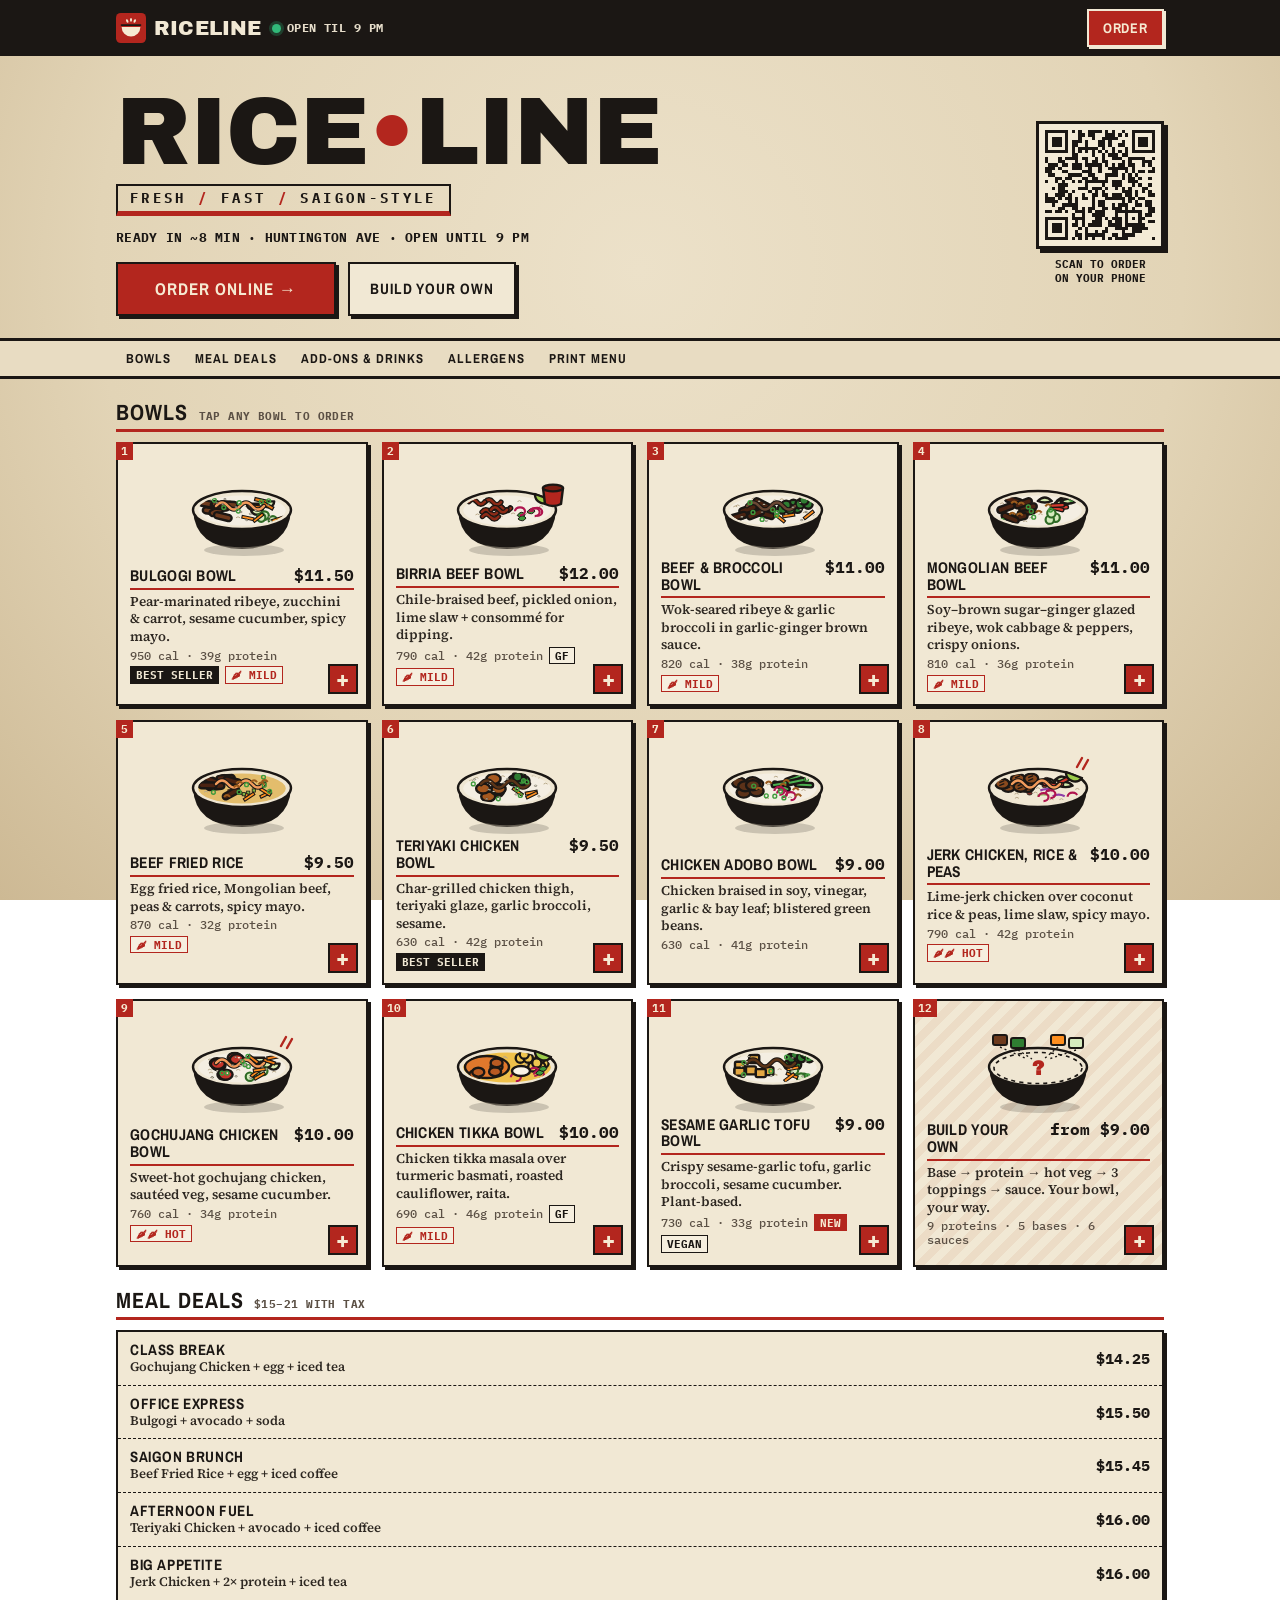
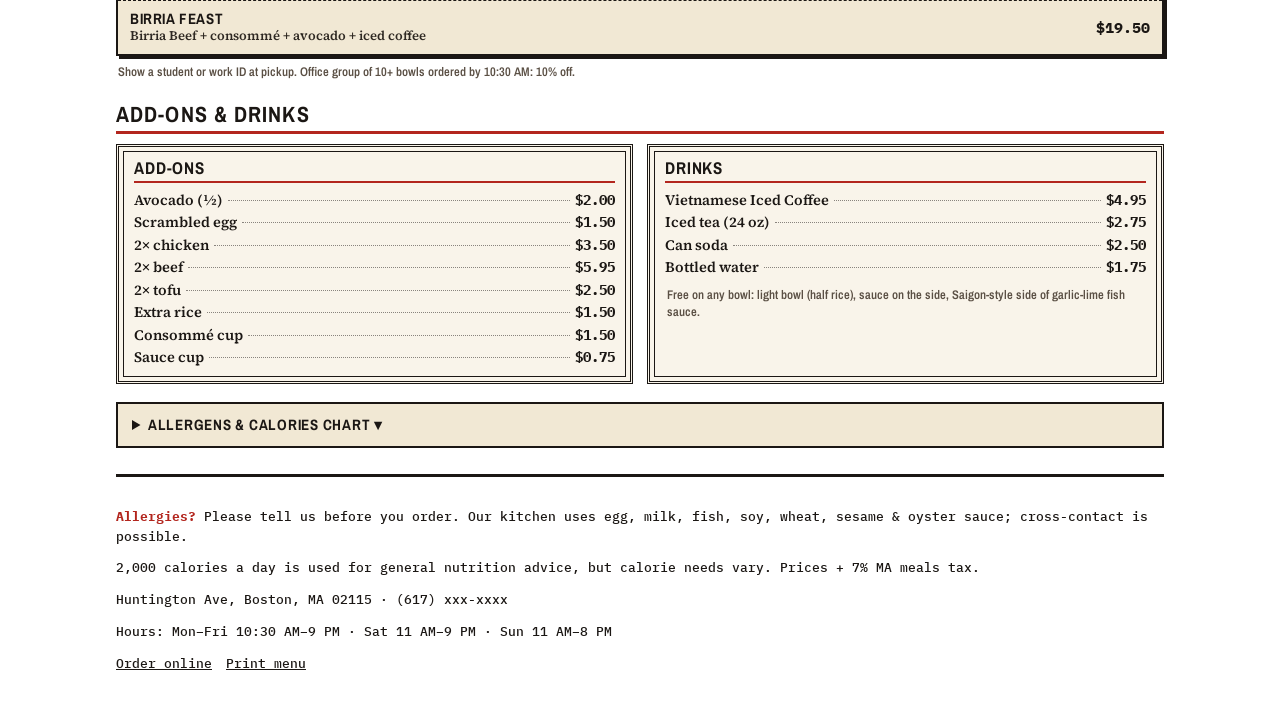
==== commit 7aa3a102: "Add files via upload" ====
--- a/index.html
+++ b/index.html
@@ -205,7 +205,7 @@
 <footer class="foot"><p><b>Allergies?</b> Please tell us before you order. Our kitchen uses egg, milk, fish, soy, wheat, sesame &amp; oyster sauce; cross-contact is possible.</p>
 <p>2,000 calories a day is used for general nutrition advice, but calorie needs vary. Prices + 7% MA meals tax.</p>
 <p id="visit"></p><p class="hrs" id="hours"></p>
-<p class="links"><a href="order.html">Order online</a><a href="print-menu.html">Print menu</a><a href="order-illustrated.html">Illustrated order page</a></p></footer>
+<p class="links"><a href="order.html">Order online</a><a href="print-menu.html">Print menu</a></p></footer>
 </main>
 <div class="fab"><a class="btn red" href="order.html"><span>Order online</span><span>~8 min →</span></a></div>
 <script>/* built-in copy of config.js, used only if config.js cannot load */
